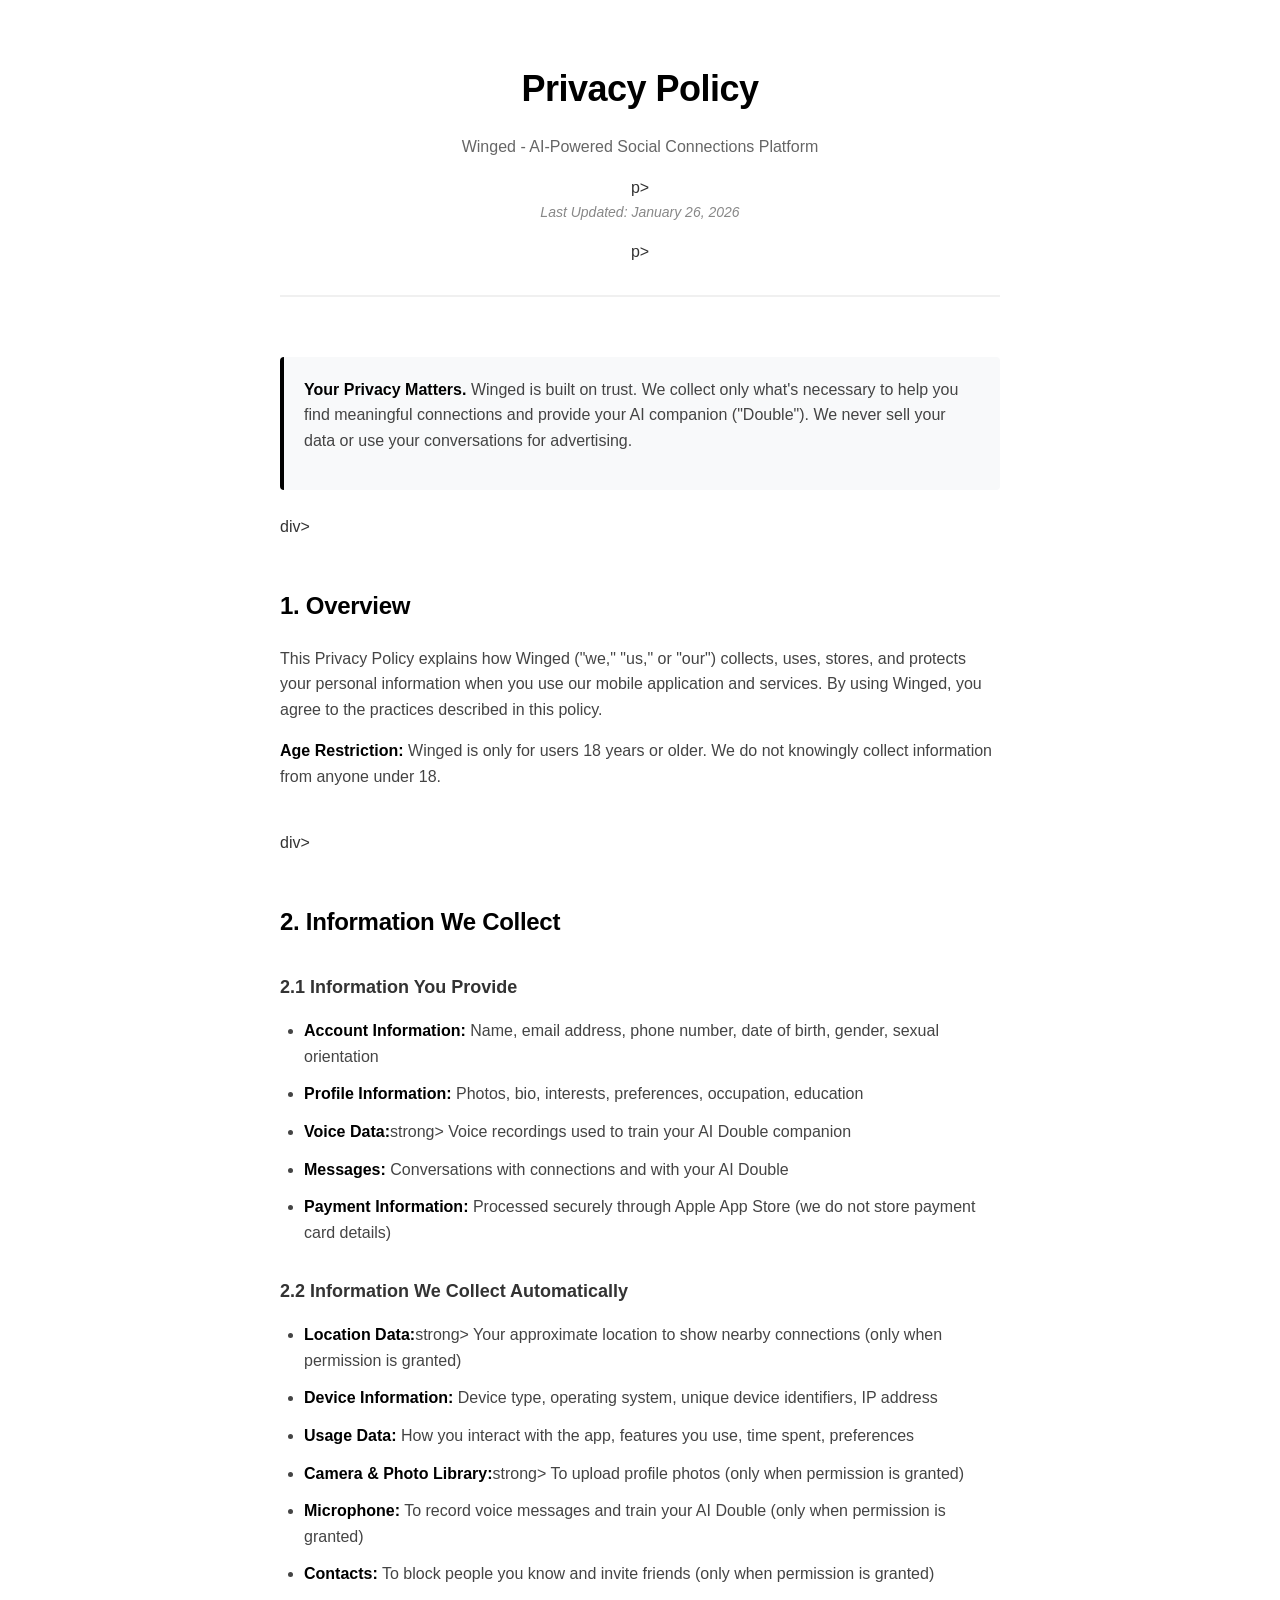
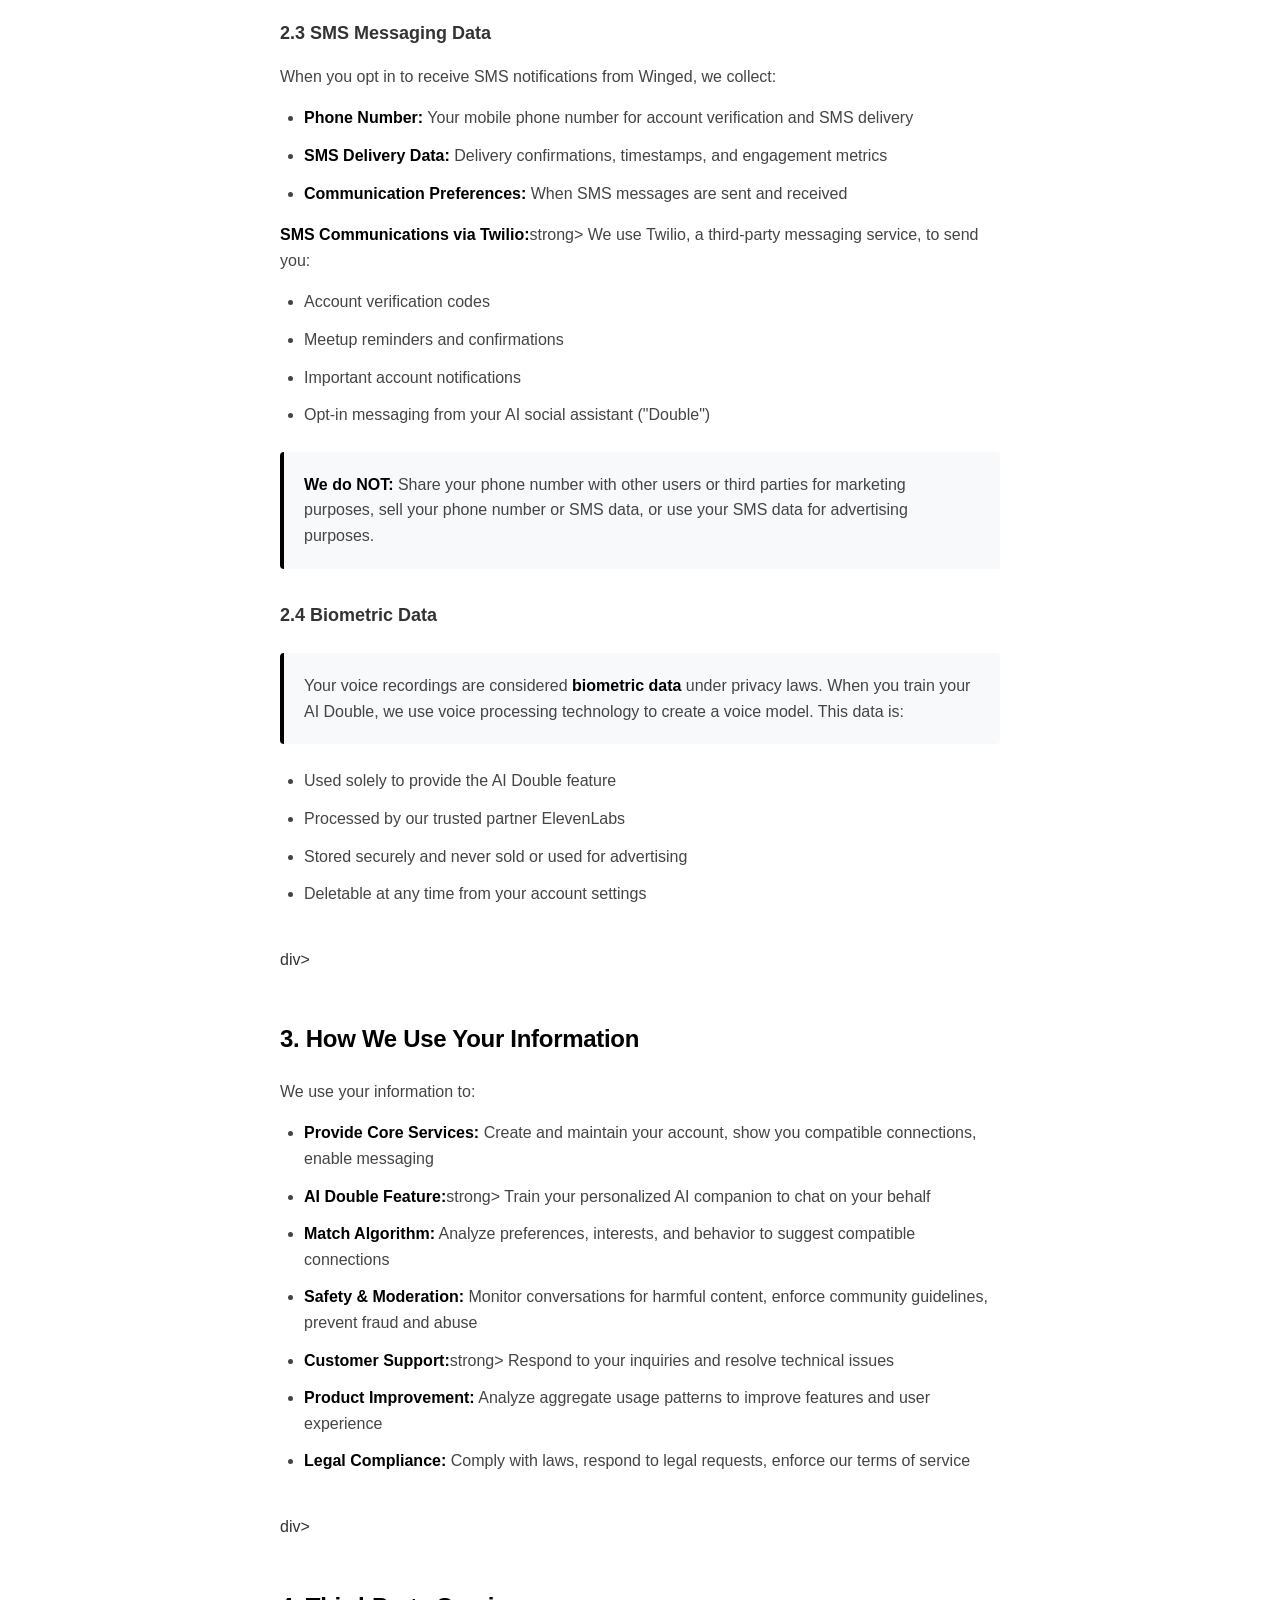
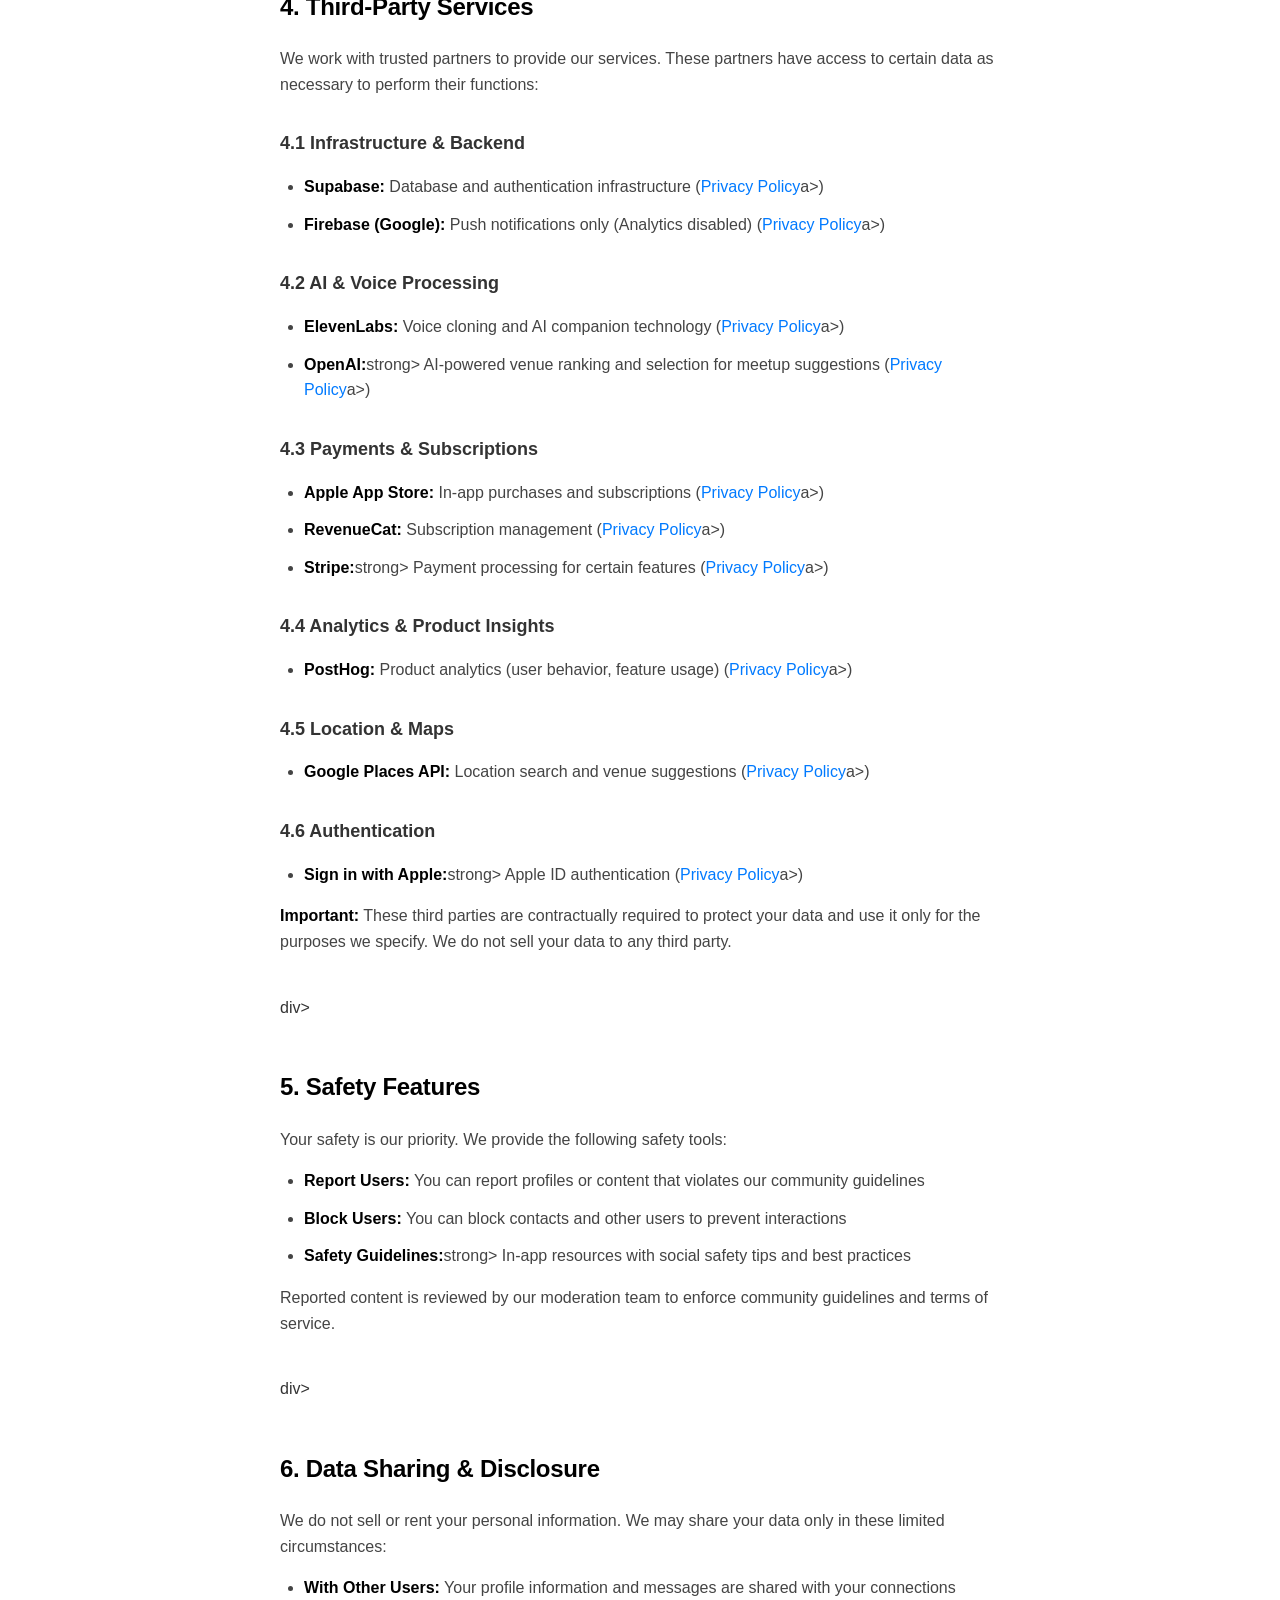
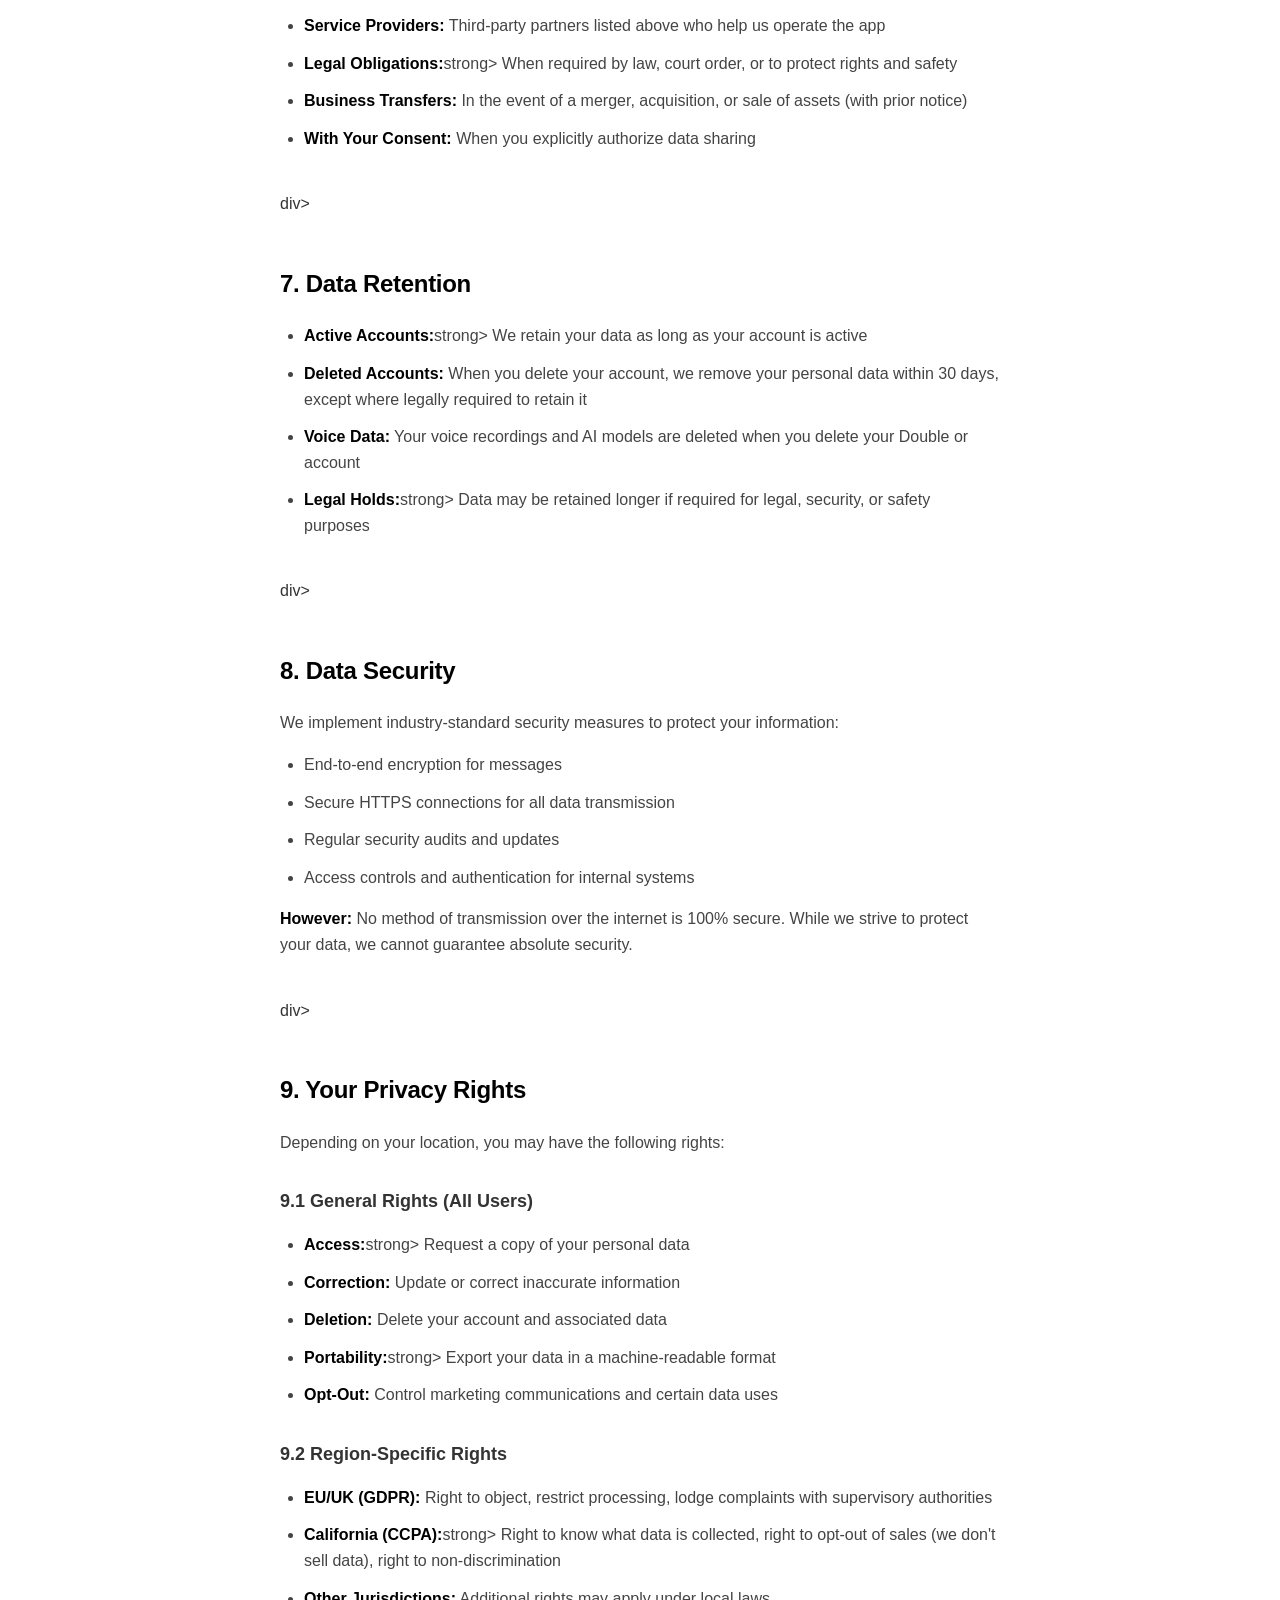
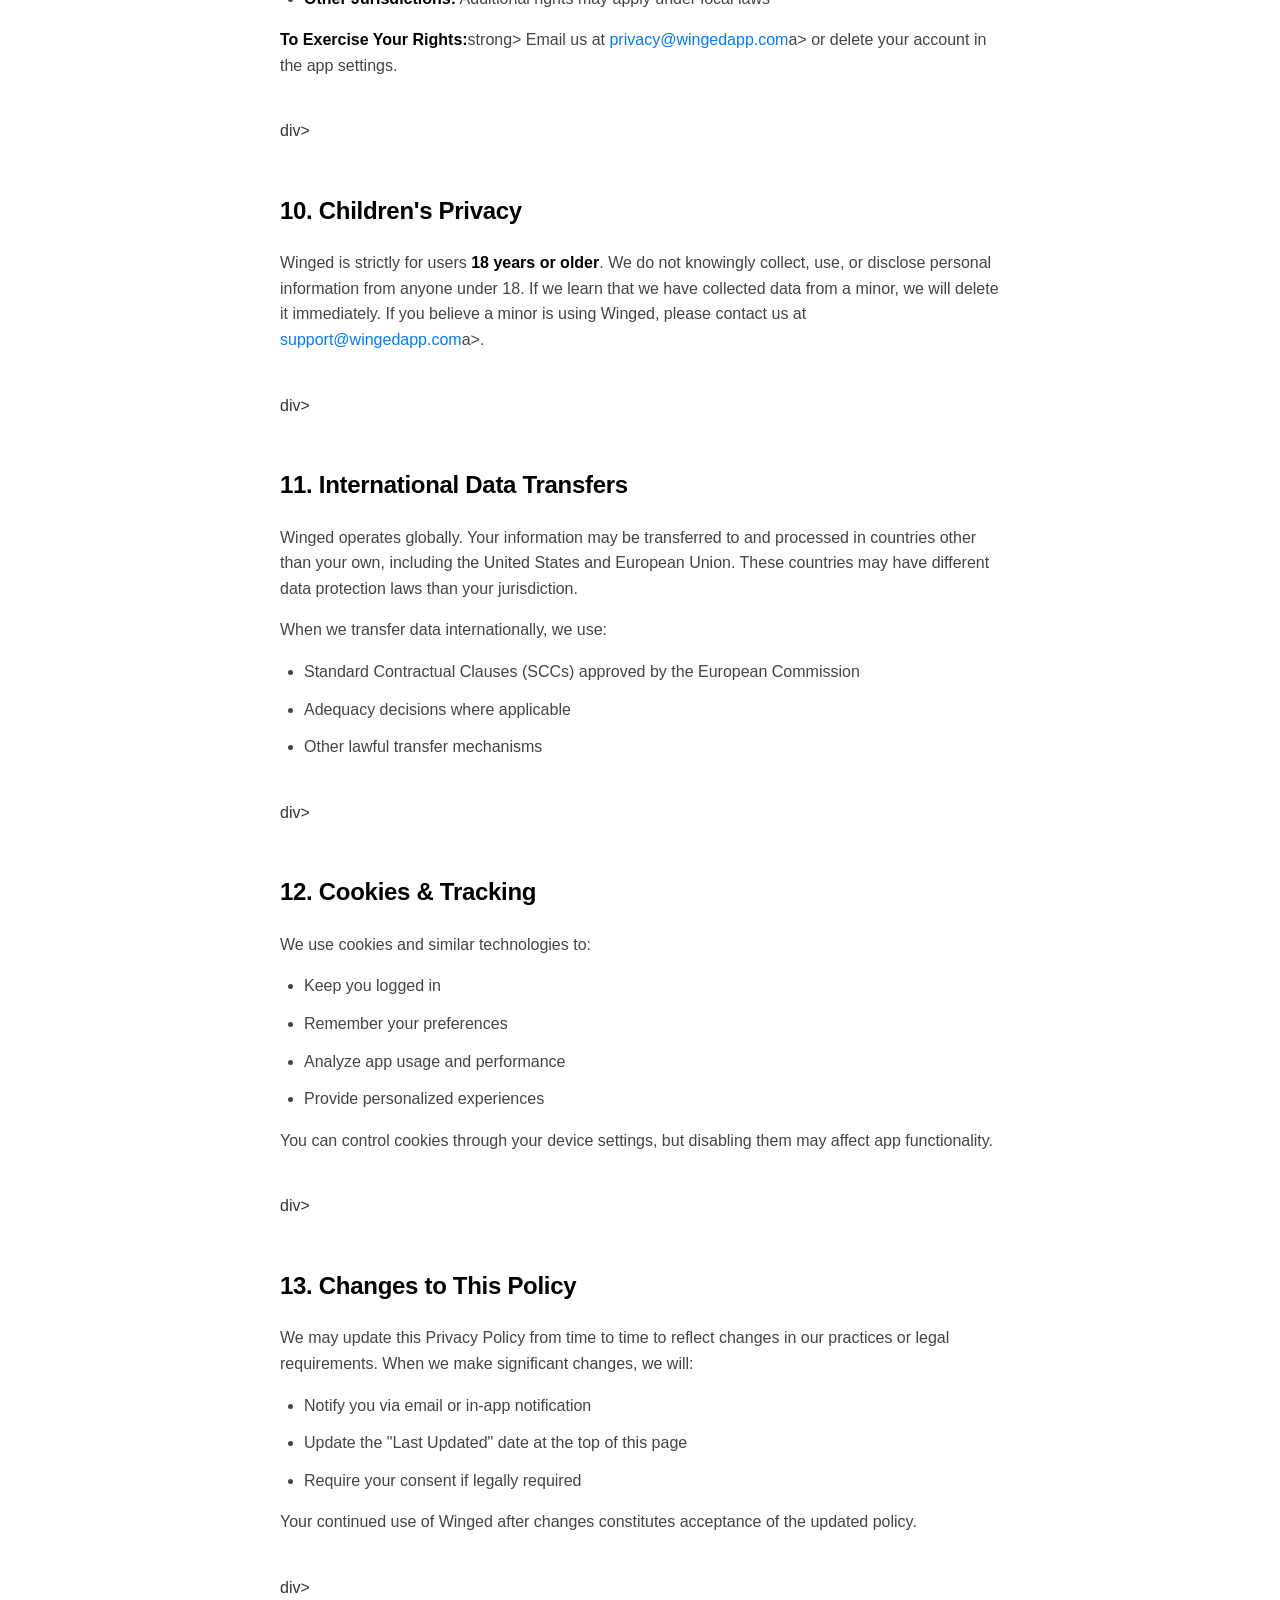
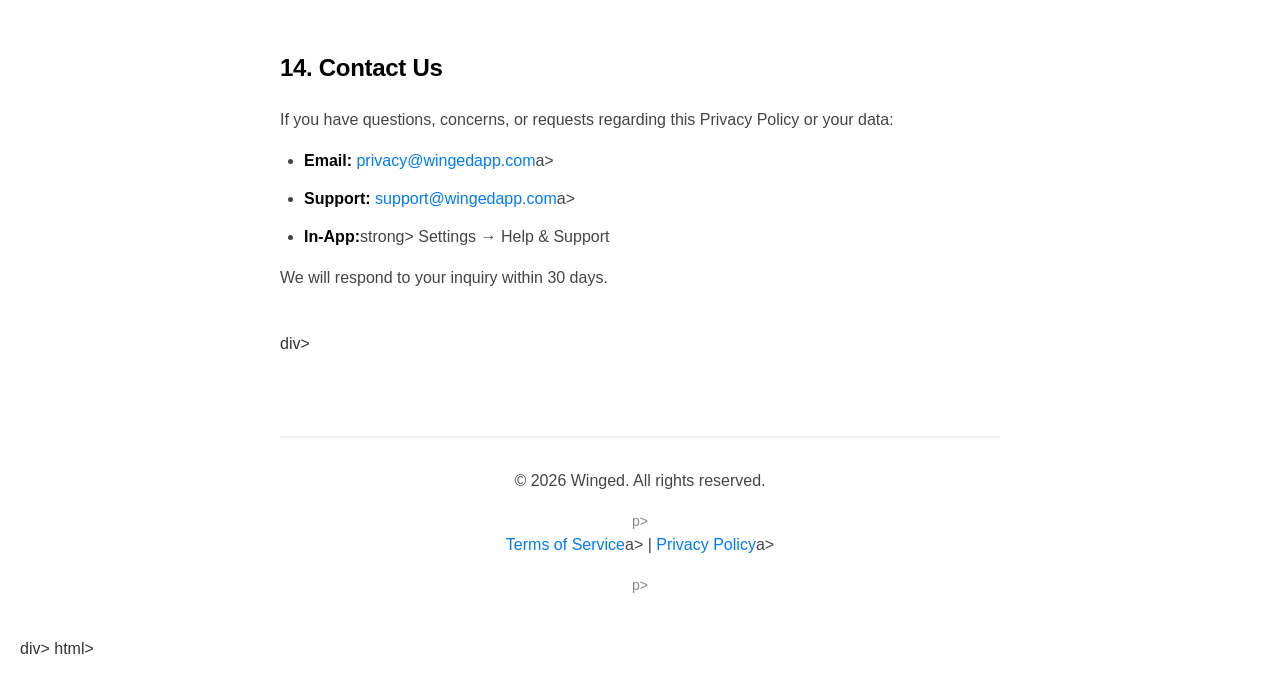
==== privacy-policy-social/index.html @ 6ccccbfb "Add modified Privacy Policy with neutral terminology for social connections This file contains the c" ====
<!DOCTYPE html>
<html lang="en">
  <head>
    <meta charset="UTF-8">
    <meta name="viewport" content="width=device-width, initial-scale=1.0">
    <title>Privacy Policy - Winged</title>
  <style>
    * {
      margin: 0;
      padding: 0;
      box-sizing: border-box;
    }
    body {
      font-family: -apple-system, BlinkMacSystemFont, 'Segoe UI', 'Roboto', 'Helvetica', 'Arial', sans-serif;
      line-height: 1.6;
      color: #333;
      background: #ffffff;
      padding: 20px;
    }
    .container {
      max-width: 800px;
      margin: 0 auto;
      background: white;
      padding: 40px;
    }
    header {
      text-align: center;
      margin-bottom: 60px;
      padding-bottom: 30px;
      border-bottom: 2px solid #f0f0f0;
    }
    h1 {
      font-size: 36px;
      font-weight: 700;
      color: #000;
      margin-bottom: 16px;
      letter-spacing: -0.5px;
    }
    .subtitle {
      font-size: 16px;
      color: #666;
      margin-top: 12px;
    }
    h2 {
      font-size: 24px;
      font-weight: 700;
      color: #000;
      margin-top: 48px;
      margin-bottom: 20px;
      letter-spacing: -0.3px;
    }
    h3 {
      font-size: 18px;
      font-weight: 600;
      color: #333;
      margin-top: 32px;
      margin-bottom: 16px;
    }
    p {
      margin-bottom: 16px;
      font-size: 16px;
      color: #444;
    }
    ul, ol {
      margin-left: 24px;
      margin-bottom: 16px;
    }
    li {
      margin-bottom: 12px;
      font-size: 16px;
      color: #444;
    }
    strong {
      font-weight: 600;
      color: #000;
    }
    a {
      color: #007AFF;
      text-decoration: none;
      border-bottom: 1px solid transparent;
      transition: border-bottom 0.2s ease;
    }
    a:hover {
      border-bottom: 1px solid #007AFF;
    }
    .section {
      margin-bottom: 40px;
    }
    .highlight {
      background: #f8f9fa;
      padding: 20px;
      border-left: 4px solid #000;
      margin: 24px 0;
      border-radius: 4px;
    }
    .date {
      font-size: 14px;
      color: #888;
      font-style: italic;
    }
    footer {
      margin-top: 80px;
      padding-top: 30px;
      border-top: 2px solid #f0f0f0;
      text-align: center;
      color: #888;
      font-size: 14px;
    }
    @media (max-width: 768px) {
      .container {
        padding: 24px;
      }
      h1 {
        font-size: 28px;
      }
      h2 {
        font-size: 20px;
      }
      h3 {
        font-size: 16px;
      }
    }
    </style>
  </head>
  <body>
    <div class="container">
      <header>
        <h1>Privacy Policy</h1>
      <p class="subtitle">Winged - AI-Powered Social Connections Platform</p>p>
      <p class="date">Last Updated: January 26, 2026</p>p>
      </header>
    <div class="highlight">
    <p><strong>Your Privacy Matters.</strong> Winged is built on trust. We collect only what's necessary to help you find meaningful connections and provide your AI companion ("Double"). We never sell your data or use your conversations for advertising.</p>
    </div>div>
    <div class="section">
    <h2>1. Overview</h2>
    <p>This Privacy Policy explains how Winged ("we," "us," or "our") collects, uses, stores, and protects your personal information when you use our mobile application and services. By using Winged, you agree to the practices described in this policy.</p>
    <p><strong>Age Restriction:</strong> Winged is only for users 18 years or older. We do not knowingly collect information from anyone under 18.</p>
    </div>div>
    <div class="section">
    <h2>2. Information We Collect</h2>
    <h3>2.1 Information You Provide</h3>
    <ul>
      <li><strong>Account Information:</strong> Name, email address, phone number, date of birth, gender, sexual orientation</li>
    <li><strong>Profile Information:</strong> Photos, bio, interests, preferences, occupation, education</li>
    <li><strong>Voice Data:</strong>strong> Voice recordings used to train your AI Double companion</li>
    <li><strong>Messages:</strong> Conversations with connections and with your AI Double</li>
    <li><strong>Payment Information:</strong> Processed securely through Apple App Store (we do not store payment card details)</li>
    </ul>
    <h3>2.2 Information We Collect Automatically</h3>
    <ul>
    <li><strong>Location Data:</strong>strong> Your approximate location to show nearby connections (only when permission is granted)</li>
    <li><strong>Device Information:</strong> Device type, operating system, unique device identifiers, IP address</li>
    <li><strong>Usage Data:</strong> How you interact with the app, features you use, time spent, preferences</li>
    <li><strong>Camera & Photo Library:</strong>strong> To upload profile photos (only when permission is granted)</li>
    <li><strong>Microphone:</strong> To record voice messages and train your AI Double (only when permission is granted)</li>
    <li><strong>Contacts:</strong> To block people you know and invite friends (only when permission is granted)</li>
    </ul>
    <h3>2.3 SMS Messaging Data</h3>
    <p>When you opt in to receive SMS notifications from Winged, we collect:</p>
    <ul>
    <li><strong>Phone Number:</strong> Your mobile phone number for account verification and SMS delivery</li>
    <li><strong>SMS Delivery Data:</strong> Delivery confirmations, timestamps, and engagement metrics</li>
    <li><strong>Communication Preferences:</strong> When SMS messages are sent and received</li>
    </ul>
    <p><strong>SMS Communications via Twilio:</strong>strong> We use Twilio, a third-party messaging service, to send you:</p>
    <ul>
    <li>Account verification codes</li>
    <li>Meetup reminders and confirmations</li>
    <li>Important account notifications</li>
    <li>Opt-in messaging from your AI social assistant ("Double")</li>
    </ul>
    <p class="highlight"><strong>We do NOT:</strong> Share your phone number with other users or third parties for marketing purposes, sell your phone number or SMS data, or use your SMS data for advertising purposes.</p>
    <h3>2.4 Biometric Data</h3>
    <p class="highlight">Your voice recordings are considered <strong>biometric data</strong> under privacy laws. When you train your AI Double, we use voice processing technology to create a voice model. This data is:</p>
    <ul>
    <li>Used solely to provide the AI Double feature</li>
    <li>Processed by our trusted partner ElevenLabs</li>
    <li>Stored securely and never sold or used for advertising</li>
    <li>Deletable at any time from your account settings</li>
    </ul>
    </div>div>
    <div class="section">
    <h2>3. How We Use Your Information</h2>
    <p>We use your information to:</p>
    <ul>
    <li><strong>Provide Core Services:</strong> Create and maintain your account, show you compatible connections, enable messaging</li>
    <li><strong>AI Double Feature:</strong>strong> Train your personalized AI companion to chat on your behalf</li>
    <li><strong>Match Algorithm:</strong> Analyze preferences, interests, and behavior to suggest compatible connections</li>
    <li><strong>Safety & Moderation:</strong> Monitor conversations for harmful content, enforce community guidelines, prevent fraud and abuse</li>
    <li><strong>Customer Support:</strong>strong> Respond to your inquiries and resolve technical issues</li>
    <li><strong>Product Improvement:</strong> Analyze aggregate usage patterns to improve features and user experience</li>
    <li><strong>Legal Compliance:</strong> Comply with laws, respond to legal requests, enforce our terms of service</li>
    </ul>
    </div>div>
    <div class="section">
    <h2>4. Third-Party Services</h2>
    <p>We work with trusted partners to provide our services. These partners have access to certain data as necessary to perform their functions:</p>
    <h3>4.1 Infrastructure & Backend</h3>
    <ul>
    <li><strong>Supabase:</strong> Database and authentication infrastructure (<a href="https://supabase.com/privacy" target="_blank">Privacy Policy</a>a>)</li>
    <li><strong>Firebase (Google):</strong> Push notifications only (Analytics disabled) (<a href="https://firebase.google.com/support/privacy" target="_blank">Privacy Policy</a>a>)</li>
    </ul>
    <h3>4.2 AI & Voice Processing</h3>
    <ul>
    <li><strong>ElevenLabs:</strong> Voice cloning and AI companion technology (<a href="https://elevenlabs.io/privacy" target="_blank">Privacy Policy</a>a>)</li>
    <li><strong>OpenAI:</strong>strong> AI-powered venue ranking and selection for meetup suggestions (<a href="https://openai.com/policies/privacy-policy" target="_blank">Privacy Policy</a>a>)</li>
    </ul>
    <h3>4.3 Payments & Subscriptions</h3>
    <ul>
    <li><strong>Apple App Store:</strong> In-app purchases and subscriptions (<a href="https://www.apple.com/legal/privacy/" target="_blank">Privacy Policy</a>a>)</li>
    <li><strong>RevenueCat:</strong> Subscription management (<a href="https://www.revenuecat.com/privacy" target="_blank">Privacy Policy</a>a>)</li>
    <li><strong>Stripe:</strong>strong> Payment processing for certain features (<a href="https://stripe.com/privacy" target="_blank">Privacy Policy</a>a>)</li>
    </ul>
    <h3>4.4 Analytics & Product Insights</h3>
    <ul>
    <li><strong>PostHog:</strong> Product analytics (user behavior, feature usage) (<a href="https://posthog.com/privacy" target="_blank">Privacy Policy</a>a>)</li>
    </ul>
    <h3>4.5 Location & Maps</h3>
    <ul>
    <li><strong>Google Places API:</strong> Location search and venue suggestions (<a href="https://policies.google.com/privacy" target="_blank">Privacy Policy</a>a>)</li>
    </ul>
    <h3>4.6 Authentication</h3>
    <ul>
    <li><strong>Sign in with Apple:</strong>strong> Apple ID authentication (<a href="https://www.apple.com/legal/privacy/" target="_blank">Privacy Policy</a>a>)</li>
    </ul>
    <p><strong>Important:</strong> These third parties are contractually required to protect your data and use it only for the purposes we specify. We do not sell your data to any third party.</p>
    </div>div>
    <div class="section">
    <h2>5. Safety Features</h2>
    <p>Your safety is our priority. We provide the following safety tools:</p>
    <ul>
    <li><strong>Report Users:</strong> You can report profiles or content that violates our community guidelines</li>
    <li><strong>Block Users:</strong> You can block contacts and other users to prevent interactions</li>
    <li><strong>Safety Guidelines:</strong>strong> In-app resources with social safety tips and best practices</li>
    </ul>
    <p>Reported content is reviewed by our moderation team to enforce community guidelines and terms of service.</p>
    </div>div>
    <div class="section">
    <h2>6. Data Sharing & Disclosure</h2>
    <p>We do not sell or rent your personal information. We may share your data only in these limited circumstances:</p>
    <ul>
    <li><strong>With Other Users:</strong> Your profile information and messages are shared with your connections</li>
    <li><strong>Service Providers:</strong> Third-party partners listed above who help us operate the app</li>
    <li><strong>Legal Obligations:</strong>strong> When required by law, court order, or to protect rights and safety</li>
    <li><strong>Business Transfers:</strong> In the event of a merger, acquisition, or sale of assets (with prior notice)</li>
    <li><strong>With Your Consent:</strong> When you explicitly authorize data sharing</li>
    </ul>
    </div>div>
    <div class="section">
    <h2>7. Data Retention</h2>
    <ul>
    <li><strong>Active Accounts:</strong>strong> We retain your data as long as your account is active</li>
    <li><strong>Deleted Accounts:</strong> When you delete your account, we remove your personal data within 30 days, except where legally required to retain it</li>
    <li><strong>Voice Data:</strong> Your voice recordings and AI models are deleted when you delete your Double or account</li>
    <li><strong>Legal Holds:</strong>strong> Data may be retained longer if required for legal, security, or safety purposes</li>
    </ul>
    </div>div>
    <div class="section">
    <h2>8. Data Security</h2>
    <p>We implement industry-standard security measures to protect your information:</p>
    <ul>
    <li>End-to-end encryption for messages</li>
    <li>Secure HTTPS connections for all data transmission</li>
    <li>Regular security audits and updates</li>
    <li>Access controls and authentication for internal systems</li>
    </ul>
    <p><strong>However:</strong> No method of transmission over the internet is 100% secure. While we strive to protect your data, we cannot guarantee absolute security.</p>
    </div>div>
    <div class="section">
    <h2>9. Your Privacy Rights</h2>
    <p>Depending on your location, you may have the following rights:</p>
    <h3>9.1 General Rights (All Users)</h3>
    <ul>
    <li><strong>Access:</strong>strong> Request a copy of your personal data</li>
    <li><strong>Correction:</strong> Update or correct inaccurate information</li>
    <li><strong>Deletion:</strong> Delete your account and associated data</li>
    <li><strong>Portability:</strong>strong> Export your data in a machine-readable format</li>
    <li><strong>Opt-Out:</strong> Control marketing communications and certain data uses</li>
    </ul>
    <h3>9.2 Region-Specific Rights</h3>
    <ul>
    <li><strong>EU/UK (GDPR):</strong> Right to object, restrict processing, lodge complaints with supervisory authorities</li>
    <li><strong>California (CCPA):</strong>strong> Right to know what data is collected, right to opt-out of sales (we don't sell data), right to non-discrimination</li>
    <li><strong>Other Jurisdictions:</strong> Additional rights may apply under local laws</li>
    </ul>
    <p><strong>To Exercise Your Rights:</strong>strong> Email us at <a href="mailto:privacy@wingedapp.com">privacy@wingedapp.com</a>a> or delete your account in the app settings.</p>
    </div>div>
    <div class="section">
    <h2>10. Children's Privacy</h2>
    <p>Winged is strictly for users <strong>18 years or older</strong>. We do not knowingly collect, use, or disclose personal information from anyone under 18. If we learn that we have collected data from a minor, we will delete it immediately. If you believe a minor is using Winged, please contact us at <a href="mailto:support@wingedapp.com">support@wingedapp.com</a>a>.</p>
    </div>div>
    <div class="section">
    <h2>11. International Data Transfers</h2>
    <p>Winged operates globally. Your information may be transferred to and processed in countries other than your own, including the United States and European Union. These countries may have different data protection laws than your jurisdiction.</p>
    <p>When we transfer data internationally, we use:</p>
    <ul>
    <li>Standard Contractual Clauses (SCCs) approved by the European Commission</li>
    <li>Adequacy decisions where applicable</li>
    <li>Other lawful transfer mechanisms</li>
    </ul>
    </div>div>
    <div class="section">
    <h2>12. Cookies & Tracking</h2>
    <p>We use cookies and similar technologies to:</p>
    <ul>
    <li>Keep you logged in</li>
    <li>Remember your preferences</li>
    <li>Analyze app usage and performance</li>
    <li>Provide personalized experiences</li>
    </ul>
    <p>You can control cookies through your device settings, but disabling them may affect app functionality.</p>
    </div>div>
    <div class="section">
    <h2>13. Changes to This Policy</h2>
    <p>We may update this Privacy Policy from time to time to reflect changes in our practices or legal requirements. When we make significant changes, we will:</p>
    <ul>
    <li>Notify you via email or in-app notification</li>
    <li>Update the "Last Updated" date at the top of this page</li>
    <li>Require your consent if legally required</li>
    </ul>
    <p>Your continued use of Winged after changes constitutes acceptance of the updated policy.</p>
    </div>div>
    <div class="section">
    <h2>14. Contact Us</h2>
    <p>If you have questions, concerns, or requests regarding this Privacy Policy or your data:</p>
    <ul>
    <li><strong>Email:</strong> <a href="mailto:privacy@wingedapp.com">privacy@wingedapp.com</a>a></li>
    <li><strong>Support:</strong> <a href="mailto:support@wingedapp.com">support@wingedapp.com</a>a></li>
    <li><strong>In-App:</strong>strong> Settings → Help & Support</li>
    </ul>
    <p>We will respond to your inquiry within 30 days.</p>
    </div>div>
    <footer>
      <p>&copy; 2026 Winged. All rights reserved.</p>p>
      <p><a href="../terms-of-service-social/">Terms of Service</a>a> | <a href="../privacy-policy-social/">Privacy Policy</a>a></p>p>
    </footer>
    </div>div>
  </body>
</html>html>
    </footer></p></li></strong></strong></li></p></p></li></li></p></p></li></li></strong></p></p></strong></li></li></strong></strong></li></li></strong></strong></li></li></strong></p></p></li></strong></strong></li></li></strong></strong></li></li></strong></strong></li></p></p></li></strong></strong></li></p></p></li></strong></strong></li></li></strong></strong></li></li></strong></strong></li></li></p></strong></strong></li></li></strong></strong></li></li></strong></p></li></li></strong></strong></li></li></p></strong></strong></li></li></p></strong></strong></li></li></strong></strong></li></li></strong></strong></li></li></strong></strong></li>
    </ul></strong></strong></p></h1>
      </header>
  </body>
  </style></title>
  </head>
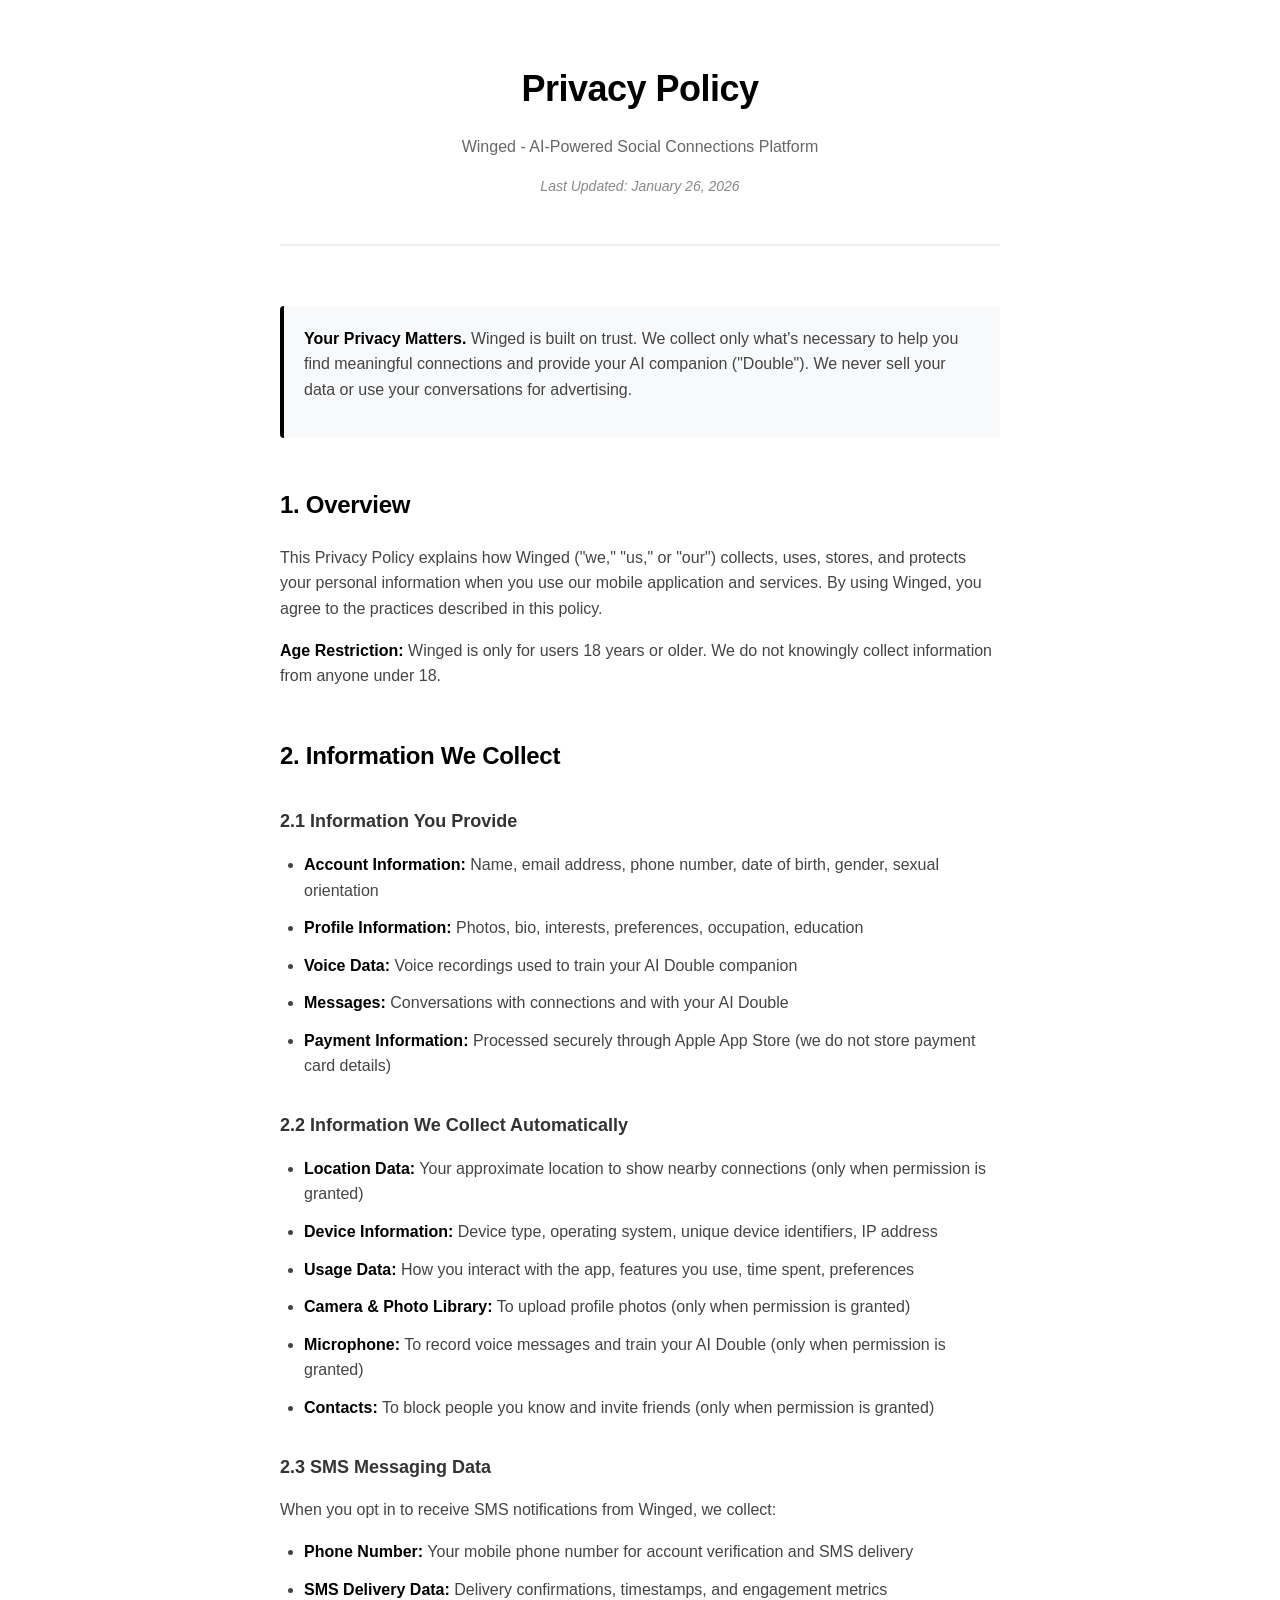
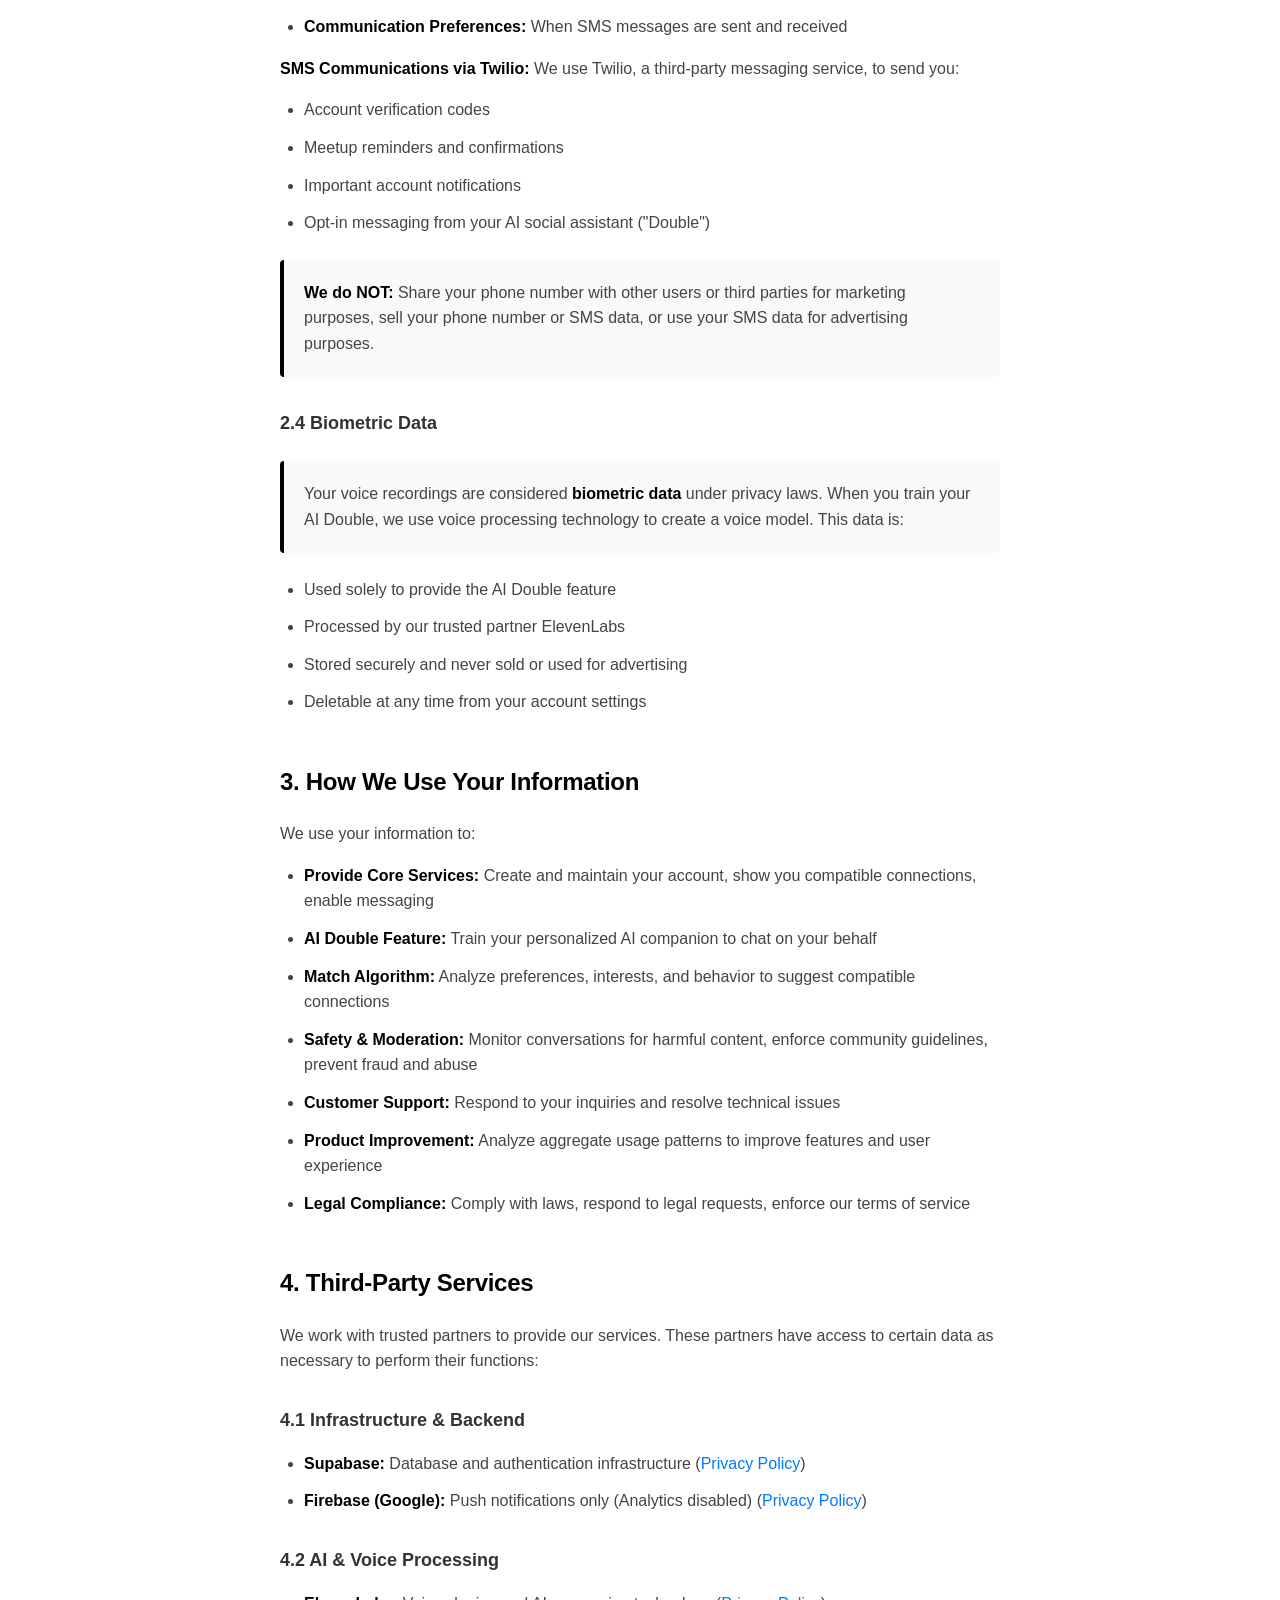
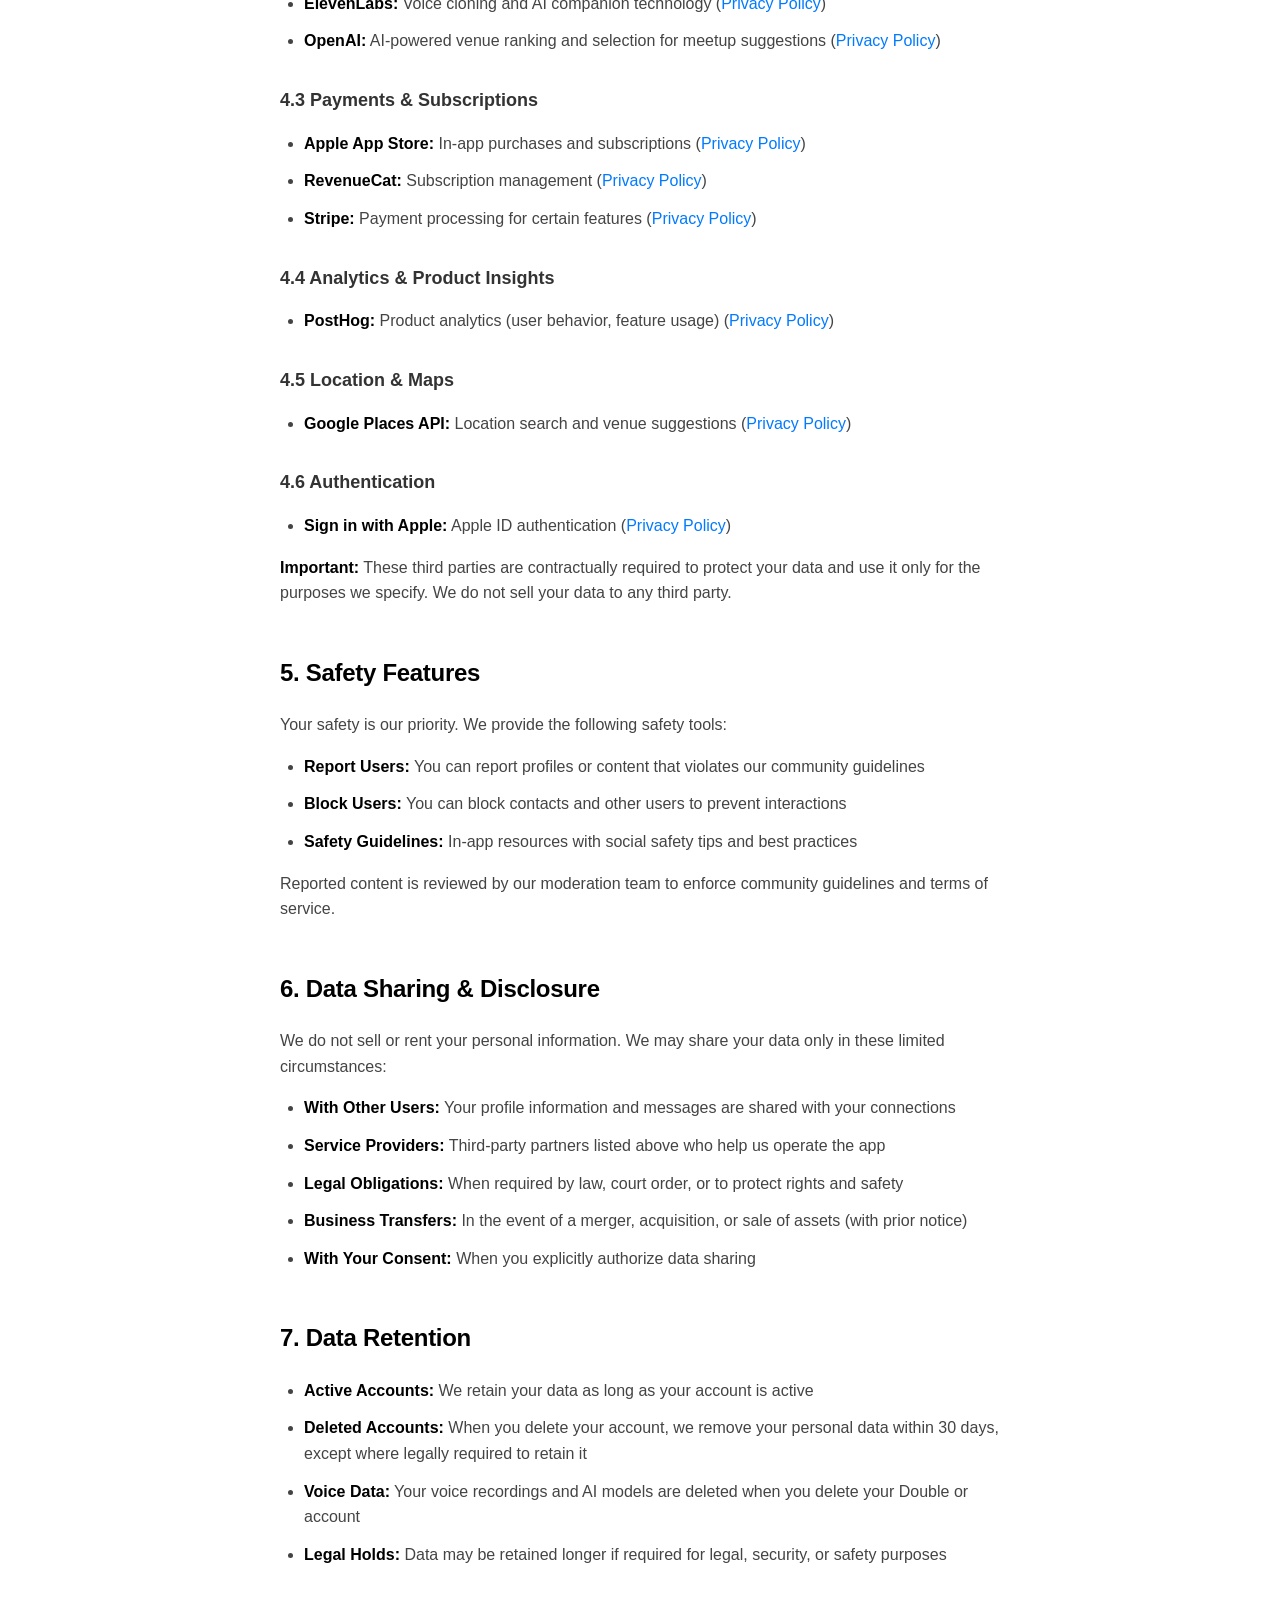
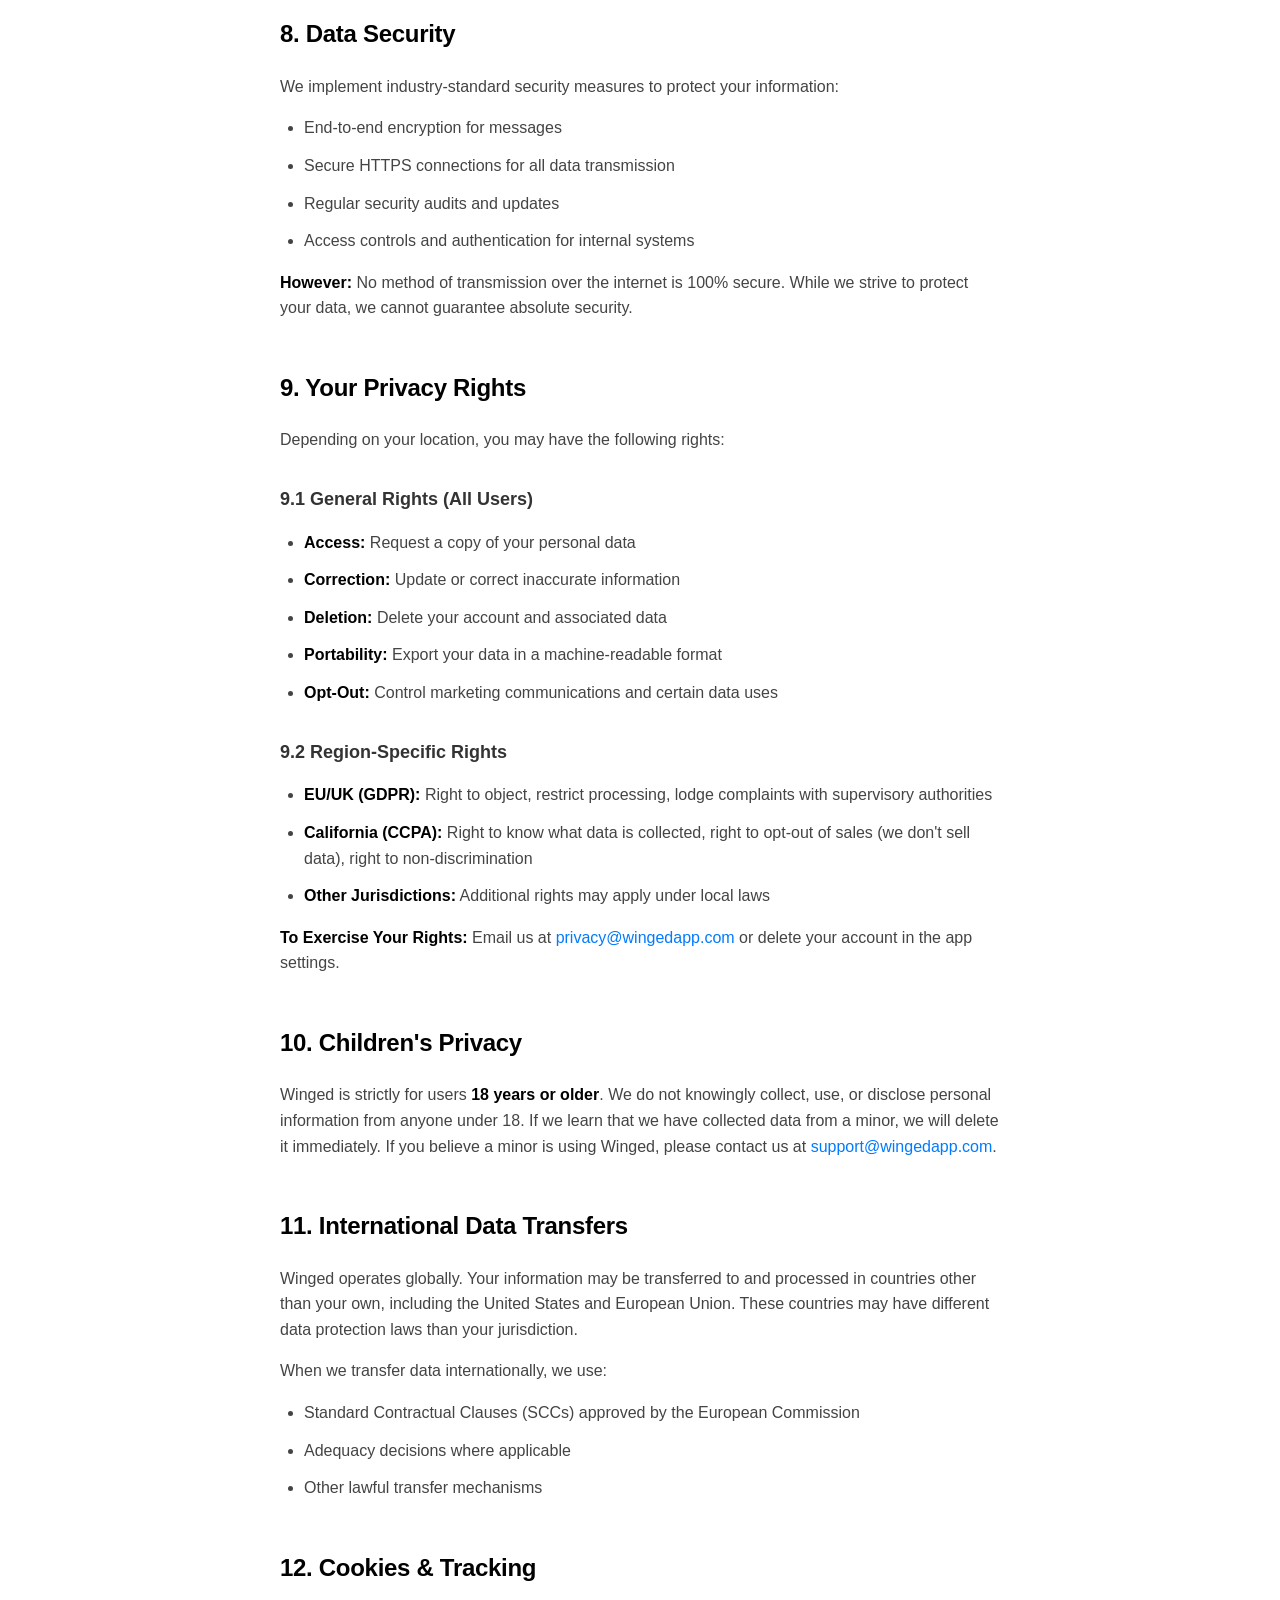
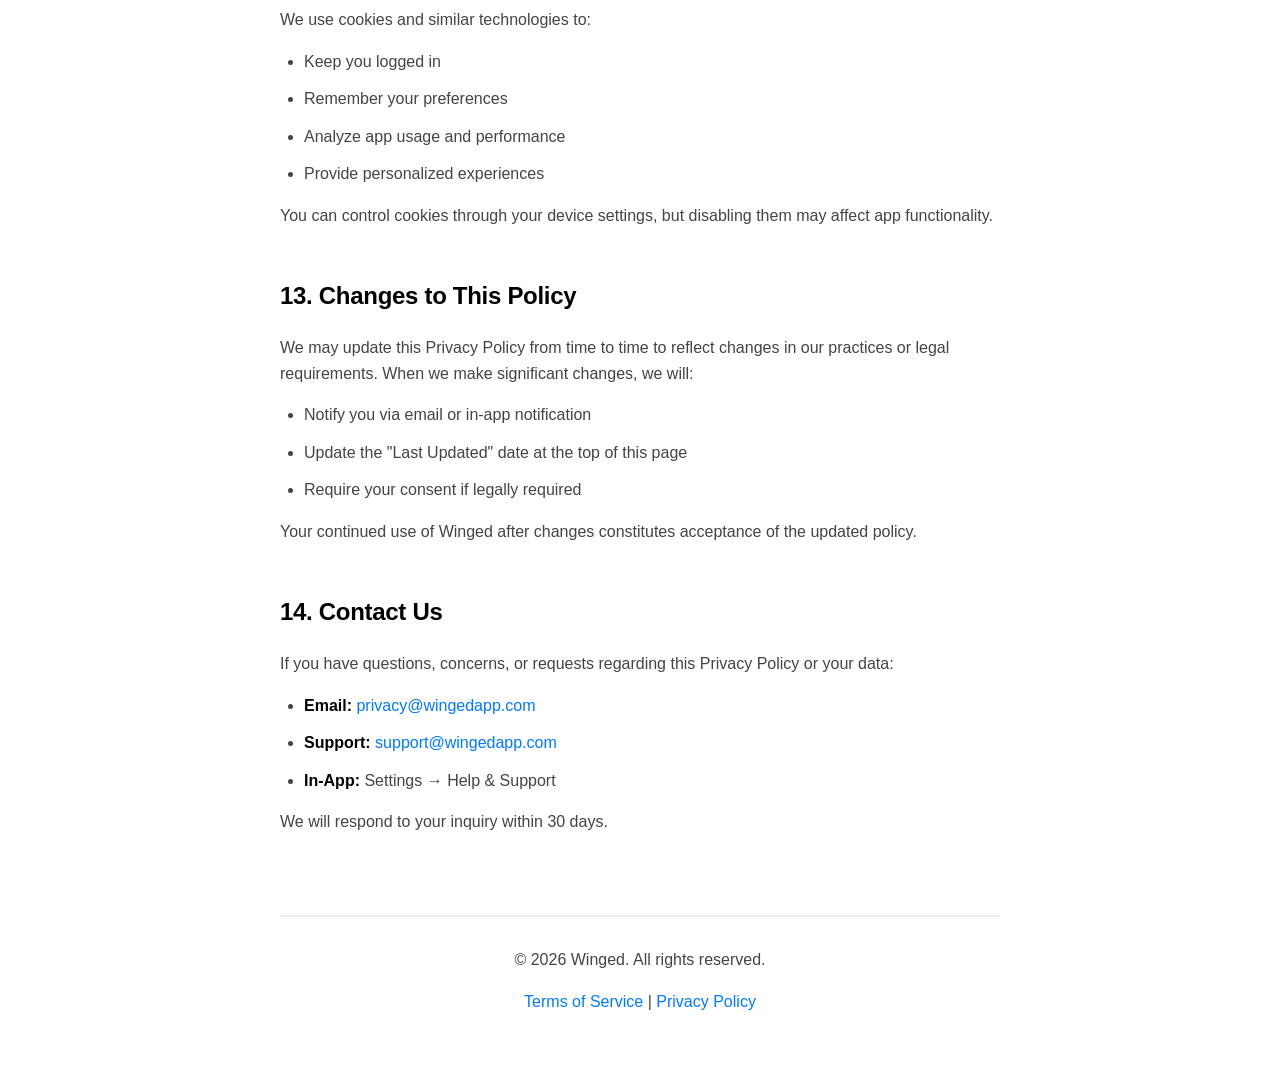
==== commit 8792863b: "Fix malformed HTML closing tags in privacy-policy-social Fixed 55 instances of duplicated closing HT" ====
--- a/privacy-policy-social/index.html
+++ b/privacy-policy-social/index.html
@@ -126,33 +126,33 @@
     <div class="container">
       <header>
         <h1>Privacy Policy</h1>
-      <p class="subtitle">Winged - AI-Powered Social Connections Platform</p>p>
-      <p class="date">Last Updated: January 26, 2026</p>p>
+      <p class="subtitle">Winged - AI-Powered Social Connections Platform</p>
+      <p class="date">Last Updated: January 26, 2026</p>
       </header>
     <div class="highlight">
     <p><strong>Your Privacy Matters.</strong> Winged is built on trust. We collect only what's necessary to help you find meaningful connections and provide your AI companion ("Double"). We never sell your data or use your conversations for advertising.</p>
-    </div>div>
+    </div>
     <div class="section">
     <h2>1. Overview</h2>
     <p>This Privacy Policy explains how Winged ("we," "us," or "our") collects, uses, stores, and protects your personal information when you use our mobile application and services. By using Winged, you agree to the practices described in this policy.</p>
     <p><strong>Age Restriction:</strong> Winged is only for users 18 years or older. We do not knowingly collect information from anyone under 18.</p>
-    </div>div>
+    </div>
     <div class="section">
     <h2>2. Information We Collect</h2>
     <h3>2.1 Information You Provide</h3>
     <ul>
       <li><strong>Account Information:</strong> Name, email address, phone number, date of birth, gender, sexual orientation</li>
     <li><strong>Profile Information:</strong> Photos, bio, interests, preferences, occupation, education</li>
-    <li><strong>Voice Data:</strong>strong> Voice recordings used to train your AI Double companion</li>
+    <li><strong>Voice Data:</strong> Voice recordings used to train your AI Double companion</li>
     <li><strong>Messages:</strong> Conversations with connections and with your AI Double</li>
     <li><strong>Payment Information:</strong> Processed securely through Apple App Store (we do not store payment card details)</li>
     </ul>
     <h3>2.2 Information We Collect Automatically</h3>
     <ul>
-    <li><strong>Location Data:</strong>strong> Your approximate location to show nearby connections (only when permission is granted)</li>
+    <li><strong>Location Data:</strong> Your approximate location to show nearby connections (only when permission is granted)</li>
     <li><strong>Device Information:</strong> Device type, operating system, unique device identifiers, IP address</li>
     <li><strong>Usage Data:</strong> How you interact with the app, features you use, time spent, preferences</li>
-    <li><strong>Camera & Photo Library:</strong>strong> To upload profile photos (only when permission is granted)</li>
+    <li><strong>Camera & Photo Library:</strong> To upload profile photos (only when permission is granted)</li>
     <li><strong>Microphone:</strong> To record voice messages and train your AI Double (only when permission is granted)</li>
     <li><strong>Contacts:</strong> To block people you know and invite friends (only when permission is granted)</li>
     </ul>
@@ -163,7 +163,7 @@
     <li><strong>SMS Delivery Data:</strong> Delivery confirmations, timestamps, and engagement metrics</li>
     <li><strong>Communication Preferences:</strong> When SMS messages are sent and received</li>
     </ul>
-    <p><strong>SMS Communications via Twilio:</strong>strong> We use Twilio, a third-party messaging service, to send you:</p>
+    <p><strong>SMS Communications via Twilio:</strong> We use Twilio, a third-party messaging service, to send you:</p>
     <ul>
     <li>Account verification codes</li>
     <li>Meetup reminders and confirmations</li>
@@ -179,83 +179,83 @@
     <li>Stored securely and never sold or used for advertising</li>
     <li>Deletable at any time from your account settings</li>
     </ul>
-    </div>div>
+    </div>
     <div class="section">
     <h2>3. How We Use Your Information</h2>
     <p>We use your information to:</p>
     <ul>
     <li><strong>Provide Core Services:</strong> Create and maintain your account, show you compatible connections, enable messaging</li>
-    <li><strong>AI Double Feature:</strong>strong> Train your personalized AI companion to chat on your behalf</li>
+    <li><strong>AI Double Feature:</strong> Train your personalized AI companion to chat on your behalf</li>
     <li><strong>Match Algorithm:</strong> Analyze preferences, interests, and behavior to suggest compatible connections</li>
     <li><strong>Safety & Moderation:</strong> Monitor conversations for harmful content, enforce community guidelines, prevent fraud and abuse</li>
-    <li><strong>Customer Support:</strong>strong> Respond to your inquiries and resolve technical issues</li>
+    <li><strong>Customer Support:</strong> Respond to your inquiries and resolve technical issues</li>
     <li><strong>Product Improvement:</strong> Analyze aggregate usage patterns to improve features and user experience</li>
     <li><strong>Legal Compliance:</strong> Comply with laws, respond to legal requests, enforce our terms of service</li>
     </ul>
-    </div>div>
+    </div>
     <div class="section">
     <h2>4. Third-Party Services</h2>
     <p>We work with trusted partners to provide our services. These partners have access to certain data as necessary to perform their functions:</p>
     <h3>4.1 Infrastructure & Backend</h3>
     <ul>
-    <li><strong>Supabase:</strong> Database and authentication infrastructure (<a href="https://supabase.com/privacy" target="_blank">Privacy Policy</a>a>)</li>
-    <li><strong>Firebase (Google):</strong> Push notifications only (Analytics disabled) (<a href="https://firebase.google.com/support/privacy" target="_blank">Privacy Policy</a>a>)</li>
+    <li><strong>Supabase:</strong> Database and authentication infrastructure (<a href="https://supabase.com/privacy" target="_blank">Privacy Policy</a>)</li>
+    <li><strong>Firebase (Google):</strong> Push notifications only (Analytics disabled) (<a href="https://firebase.google.com/support/privacy" target="_blank">Privacy Policy</a>)</li>
     </ul>
     <h3>4.2 AI & Voice Processing</h3>
     <ul>
-    <li><strong>ElevenLabs:</strong> Voice cloning and AI companion technology (<a href="https://elevenlabs.io/privacy" target="_blank">Privacy Policy</a>a>)</li>
-    <li><strong>OpenAI:</strong>strong> AI-powered venue ranking and selection for meetup suggestions (<a href="https://openai.com/policies/privacy-policy" target="_blank">Privacy Policy</a>a>)</li>
+    <li><strong>ElevenLabs:</strong> Voice cloning and AI companion technology (<a href="https://elevenlabs.io/privacy" target="_blank">Privacy Policy</a>)</li>
+    <li><strong>OpenAI:</strong> AI-powered venue ranking and selection for meetup suggestions (<a href="https://openai.com/policies/privacy-policy" target="_blank">Privacy Policy</a>)</li>
     </ul>
     <h3>4.3 Payments & Subscriptions</h3>
     <ul>
-    <li><strong>Apple App Store:</strong> In-app purchases and subscriptions (<a href="https://www.apple.com/legal/privacy/" target="_blank">Privacy Policy</a>a>)</li>
-    <li><strong>RevenueCat:</strong> Subscription management (<a href="https://www.revenuecat.com/privacy" target="_blank">Privacy Policy</a>a>)</li>
-    <li><strong>Stripe:</strong>strong> Payment processing for certain features (<a href="https://stripe.com/privacy" target="_blank">Privacy Policy</a>a>)</li>
+    <li><strong>Apple App Store:</strong> In-app purchases and subscriptions (<a href="https://www.apple.com/legal/privacy/" target="_blank">Privacy Policy</a>)</li>
+    <li><strong>RevenueCat:</strong> Subscription management (<a href="https://www.revenuecat.com/privacy" target="_blank">Privacy Policy</a>)</li>
+    <li><strong>Stripe:</strong> Payment processing for certain features (<a href="https://stripe.com/privacy" target="_blank">Privacy Policy</a>)</li>
     </ul>
     <h3>4.4 Analytics & Product Insights</h3>
     <ul>
-    <li><strong>PostHog:</strong> Product analytics (user behavior, feature usage) (<a href="https://posthog.com/privacy" target="_blank">Privacy Policy</a>a>)</li>
+    <li><strong>PostHog:</strong> Product analytics (user behavior, feature usage) (<a href="https://posthog.com/privacy" target="_blank">Privacy Policy</a>)</li>
     </ul>
     <h3>4.5 Location & Maps</h3>
     <ul>
-    <li><strong>Google Places API:</strong> Location search and venue suggestions (<a href="https://policies.google.com/privacy" target="_blank">Privacy Policy</a>a>)</li>
+    <li><strong>Google Places API:</strong> Location search and venue suggestions (<a href="https://policies.google.com/privacy" target="_blank">Privacy Policy</a>)</li>
     </ul>
     <h3>4.6 Authentication</h3>
     <ul>
-    <li><strong>Sign in with Apple:</strong>strong> Apple ID authentication (<a href="https://www.apple.com/legal/privacy/" target="_blank">Privacy Policy</a>a>)</li>
+    <li><strong>Sign in with Apple:</strong> Apple ID authentication (<a href="https://www.apple.com/legal/privacy/" target="_blank">Privacy Policy</a>)</li>
     </ul>
     <p><strong>Important:</strong> These third parties are contractually required to protect your data and use it only for the purposes we specify. We do not sell your data to any third party.</p>
-    </div>div>
+    </div>
     <div class="section">
     <h2>5. Safety Features</h2>
     <p>Your safety is our priority. We provide the following safety tools:</p>
     <ul>
     <li><strong>Report Users:</strong> You can report profiles or content that violates our community guidelines</li>
     <li><strong>Block Users:</strong> You can block contacts and other users to prevent interactions</li>
-    <li><strong>Safety Guidelines:</strong>strong> In-app resources with social safety tips and best practices</li>
+    <li><strong>Safety Guidelines:</strong> In-app resources with social safety tips and best practices</li>
     </ul>
     <p>Reported content is reviewed by our moderation team to enforce community guidelines and terms of service.</p>
-    </div>div>
+    </div>
     <div class="section">
     <h2>6. Data Sharing & Disclosure</h2>
     <p>We do not sell or rent your personal information. We may share your data only in these limited circumstances:</p>
     <ul>
     <li><strong>With Other Users:</strong> Your profile information and messages are shared with your connections</li>
     <li><strong>Service Providers:</strong> Third-party partners listed above who help us operate the app</li>
-    <li><strong>Legal Obligations:</strong>strong> When required by law, court order, or to protect rights and safety</li>
+    <li><strong>Legal Obligations:</strong> When required by law, court order, or to protect rights and safety</li>
     <li><strong>Business Transfers:</strong> In the event of a merger, acquisition, or sale of assets (with prior notice)</li>
     <li><strong>With Your Consent:</strong> When you explicitly authorize data sharing</li>
     </ul>
-    </div>div>
+    </div>
     <div class="section">
     <h2>7. Data Retention</h2>
     <ul>
-    <li><strong>Active Accounts:</strong>strong> We retain your data as long as your account is active</li>
+    <li><strong>Active Accounts:</strong> We retain your data as long as your account is active</li>
     <li><strong>Deleted Accounts:</strong> When you delete your account, we remove your personal data within 30 days, except where legally required to retain it</li>
     <li><strong>Voice Data:</strong> Your voice recordings and AI models are deleted when you delete your Double or account</li>
-    <li><strong>Legal Holds:</strong>strong> Data may be retained longer if required for legal, security, or safety purposes</li>
-    </ul>
-    </div>div>
+    <li><strong>Legal Holds:</strong> Data may be retained longer if required for legal, security, or safety purposes</li>
+    </ul>
+    </div>
     <div class="section">
     <h2>8. Data Security</h2>
     <p>We implement industry-standard security measures to protect your information:</p>
@@ -266,30 +266,30 @@
     <li>Access controls and authentication for internal systems</li>
     </ul>
     <p><strong>However:</strong> No method of transmission over the internet is 100% secure. While we strive to protect your data, we cannot guarantee absolute security.</p>
-    </div>div>
+    </div>
     <div class="section">
     <h2>9. Your Privacy Rights</h2>
     <p>Depending on your location, you may have the following rights:</p>
     <h3>9.1 General Rights (All Users)</h3>
     <ul>
-    <li><strong>Access:</strong>strong> Request a copy of your personal data</li>
+    <li><strong>Access:</strong> Request a copy of your personal data</li>
     <li><strong>Correction:</strong> Update or correct inaccurate information</li>
     <li><strong>Deletion:</strong> Delete your account and associated data</li>
-    <li><strong>Portability:</strong>strong> Export your data in a machine-readable format</li>
+    <li><strong>Portability:</strong> Export your data in a machine-readable format</li>
     <li><strong>Opt-Out:</strong> Control marketing communications and certain data uses</li>
     </ul>
     <h3>9.2 Region-Specific Rights</h3>
     <ul>
     <li><strong>EU/UK (GDPR):</strong> Right to object, restrict processing, lodge complaints with supervisory authorities</li>
-    <li><strong>California (CCPA):</strong>strong> Right to know what data is collected, right to opt-out of sales (we don't sell data), right to non-discrimination</li>
+    <li><strong>California (CCPA):</strong> Right to know what data is collected, right to opt-out of sales (we don't sell data), right to non-discrimination</li>
     <li><strong>Other Jurisdictions:</strong> Additional rights may apply under local laws</li>
     </ul>
-    <p><strong>To Exercise Your Rights:</strong>strong> Email us at <a href="mailto:privacy@wingedapp.com">privacy@wingedapp.com</a>a> or delete your account in the app settings.</p>
-    </div>div>
+    <p><strong>To Exercise Your Rights:</strong> Email us at <a href="mailto:privacy@wingedapp.com">privacy@wingedapp.com</a> or delete your account in the app settings.</p>
+    </div>
     <div class="section">
     <h2>10. Children's Privacy</h2>
-    <p>Winged is strictly for users <strong>18 years or older</strong>. We do not knowingly collect, use, or disclose personal information from anyone under 18. If we learn that we have collected data from a minor, we will delete it immediately. If you believe a minor is using Winged, please contact us at <a href="mailto:support@wingedapp.com">support@wingedapp.com</a>a>.</p>
-    </div>div>
+    <p>Winged is strictly for users <strong>18 years or older</strong>. We do not knowingly collect, use, or disclose personal information from anyone under 18. If we learn that we have collected data from a minor, we will delete it immediately. If you believe a minor is using Winged, please contact us at <a href="mailto:support@wingedapp.com">support@wingedapp.com</a>.</p>
+    </div>
     <div class="section">
     <h2>11. International Data Transfers</h2>
     <p>Winged operates globally. Your information may be transferred to and processed in countries other than your own, including the United States and European Union. These countries may have different data protection laws than your jurisdiction.</p>
@@ -299,7 +299,7 @@
     <li>Adequacy decisions where applicable</li>
     <li>Other lawful transfer mechanisms</li>
     </ul>
-    </div>div>
+    </div>
     <div class="section">
     <h2>12. Cookies & Tracking</h2>
     <p>We use cookies and similar technologies to:</p>
@@ -310,7 +310,7 @@
     <li>Provide personalized experiences</li>
     </ul>
     <p>You can control cookies through your device settings, but disabling them may affect app functionality.</p>
-    </div>div>
+    </div>
     <div class="section">
     <h2>13. Changes to This Policy</h2>
     <p>We may update this Privacy Policy from time to time to reflect changes in our practices or legal requirements. When we make significant changes, we will:</p>
@@ -320,27 +320,21 @@
     <li>Require your consent if legally required</li>
     </ul>
     <p>Your continued use of Winged after changes constitutes acceptance of the updated policy.</p>
-    </div>div>
+    </div>
     <div class="section">
     <h2>14. Contact Us</h2>
     <p>If you have questions, concerns, or requests regarding this Privacy Policy or your data:</p>
     <ul>
-    <li><strong>Email:</strong> <a href="mailto:privacy@wingedapp.com">privacy@wingedapp.com</a>a></li>
-    <li><strong>Support:</strong> <a href="mailto:support@wingedapp.com">support@wingedapp.com</a>a></li>
-    <li><strong>In-App:</strong>strong> Settings → Help & Support</li>
+    <li><strong>Email:</strong> <a href="mailto:privacy@wingedapp.com">privacy@wingedapp.com</a></li>
+    <li><strong>Support:</strong> <a href="mailto:support@wingedapp.com">support@wingedapp.com</a></li>
+    <li><strong>In-App:</strong> Settings → Help & Support</li>
     </ul>
     <p>We will respond to your inquiry within 30 days.</p>
-    </div>div>
+    </div>
     <footer>
-      <p>&copy; 2026 Winged. All rights reserved.</p>p>
-      <p><a href="../terms-of-service-social/">Terms of Service</a>a> | <a href="../privacy-policy-social/">Privacy Policy</a>a></p>p>
+      <p>&copy; 2026 Winged. All rights reserved.</p>
+      <p><a href="../terms-of-service-social/">Terms of Service</a> | <a href="../privacy-policy-social/">Privacy Policy</a></p>
     </footer>
-    </div>div>
+    </div>
   </body>
-</html>html>
-    </footer></p></li></strong></strong></li></p></p></li></li></p></p></li></li></strong></p></p></strong></li></li></strong></strong></li></li></strong></strong></li></li></strong></p></p></li></strong></strong></li></li></strong></strong></li></li></strong></strong></li></p></p></li></strong></strong></li></p></p></li></strong></strong></li></li></strong></strong></li></li></strong></strong></li></li></p></strong></strong></li></li></strong></strong></li></li></strong></p></li></li></strong></strong></li></li></p></strong></strong></li></li></p></strong></strong></li></li></strong></strong></li></li></strong></strong></li></li></strong></strong></li>
-    </ul></strong></strong></p></h1>
-      </header>
-  </body>
-  </style></title>
-  </head>
+</html>
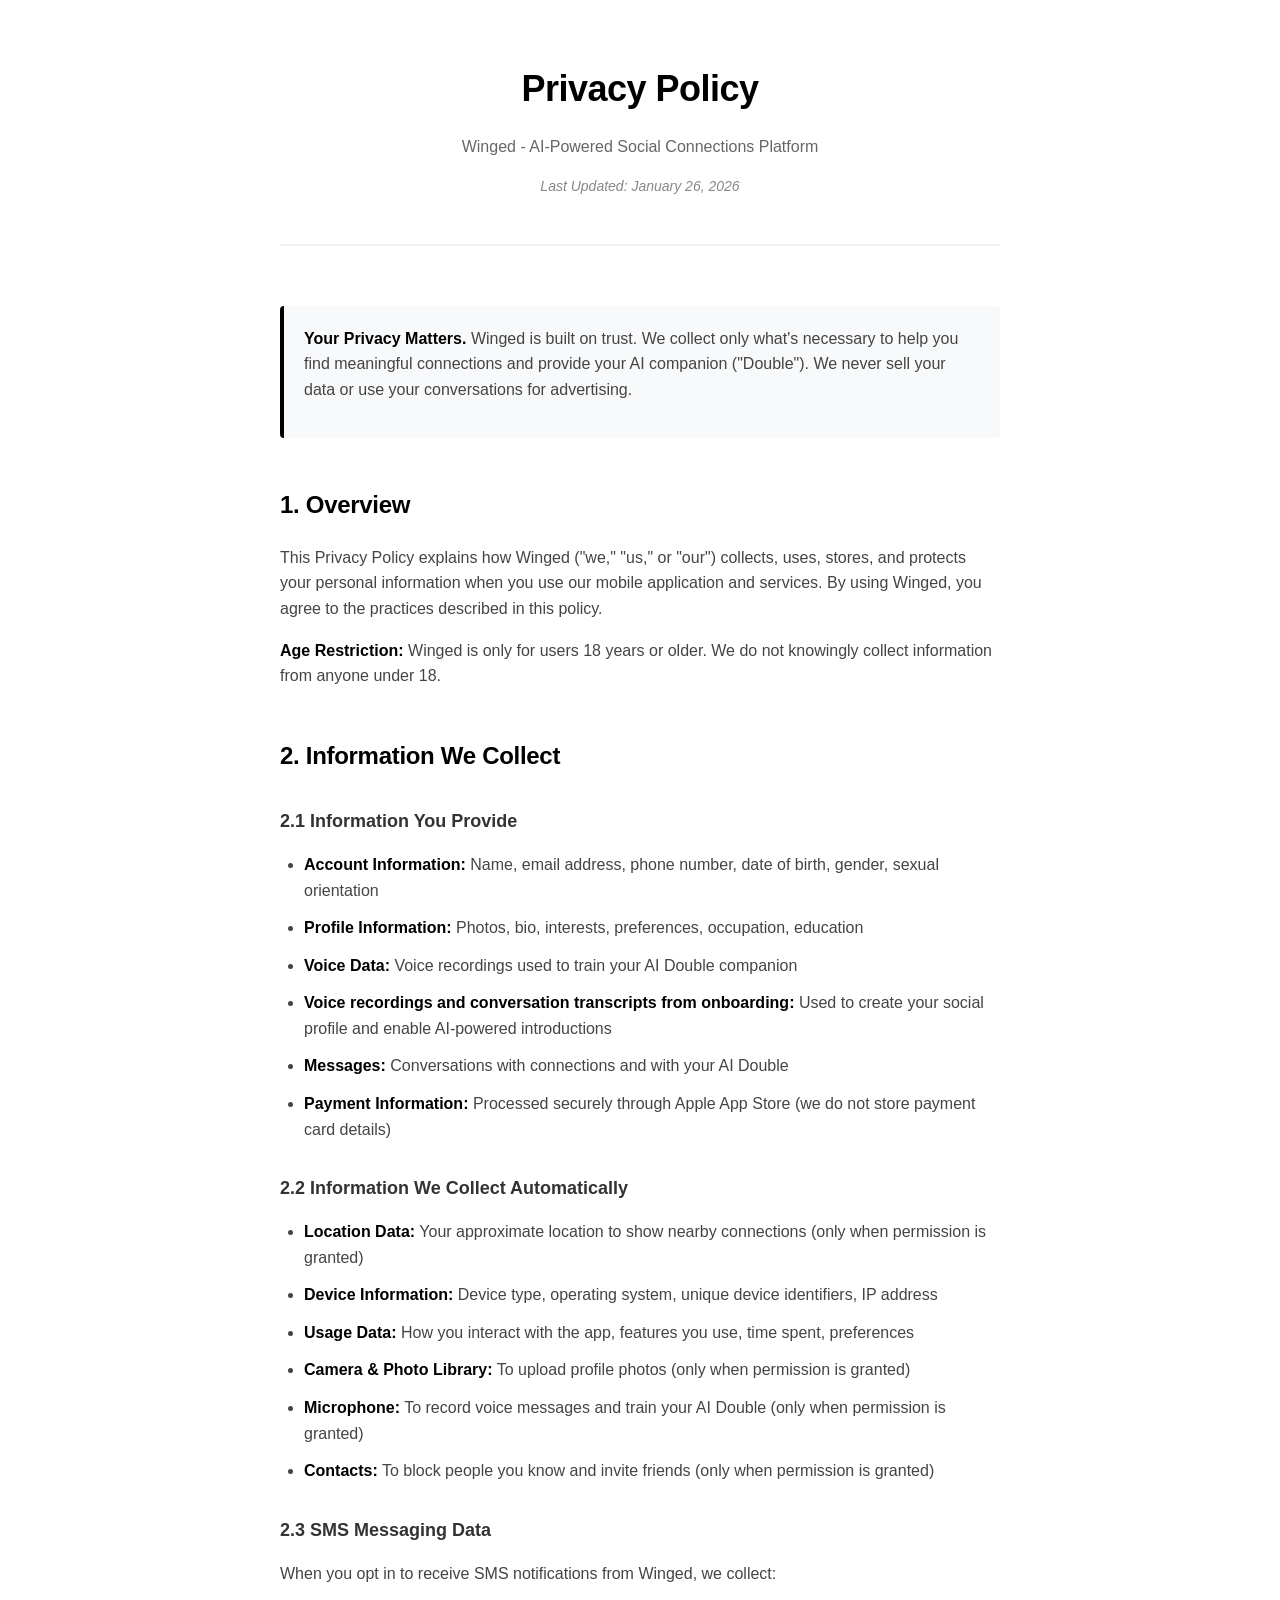
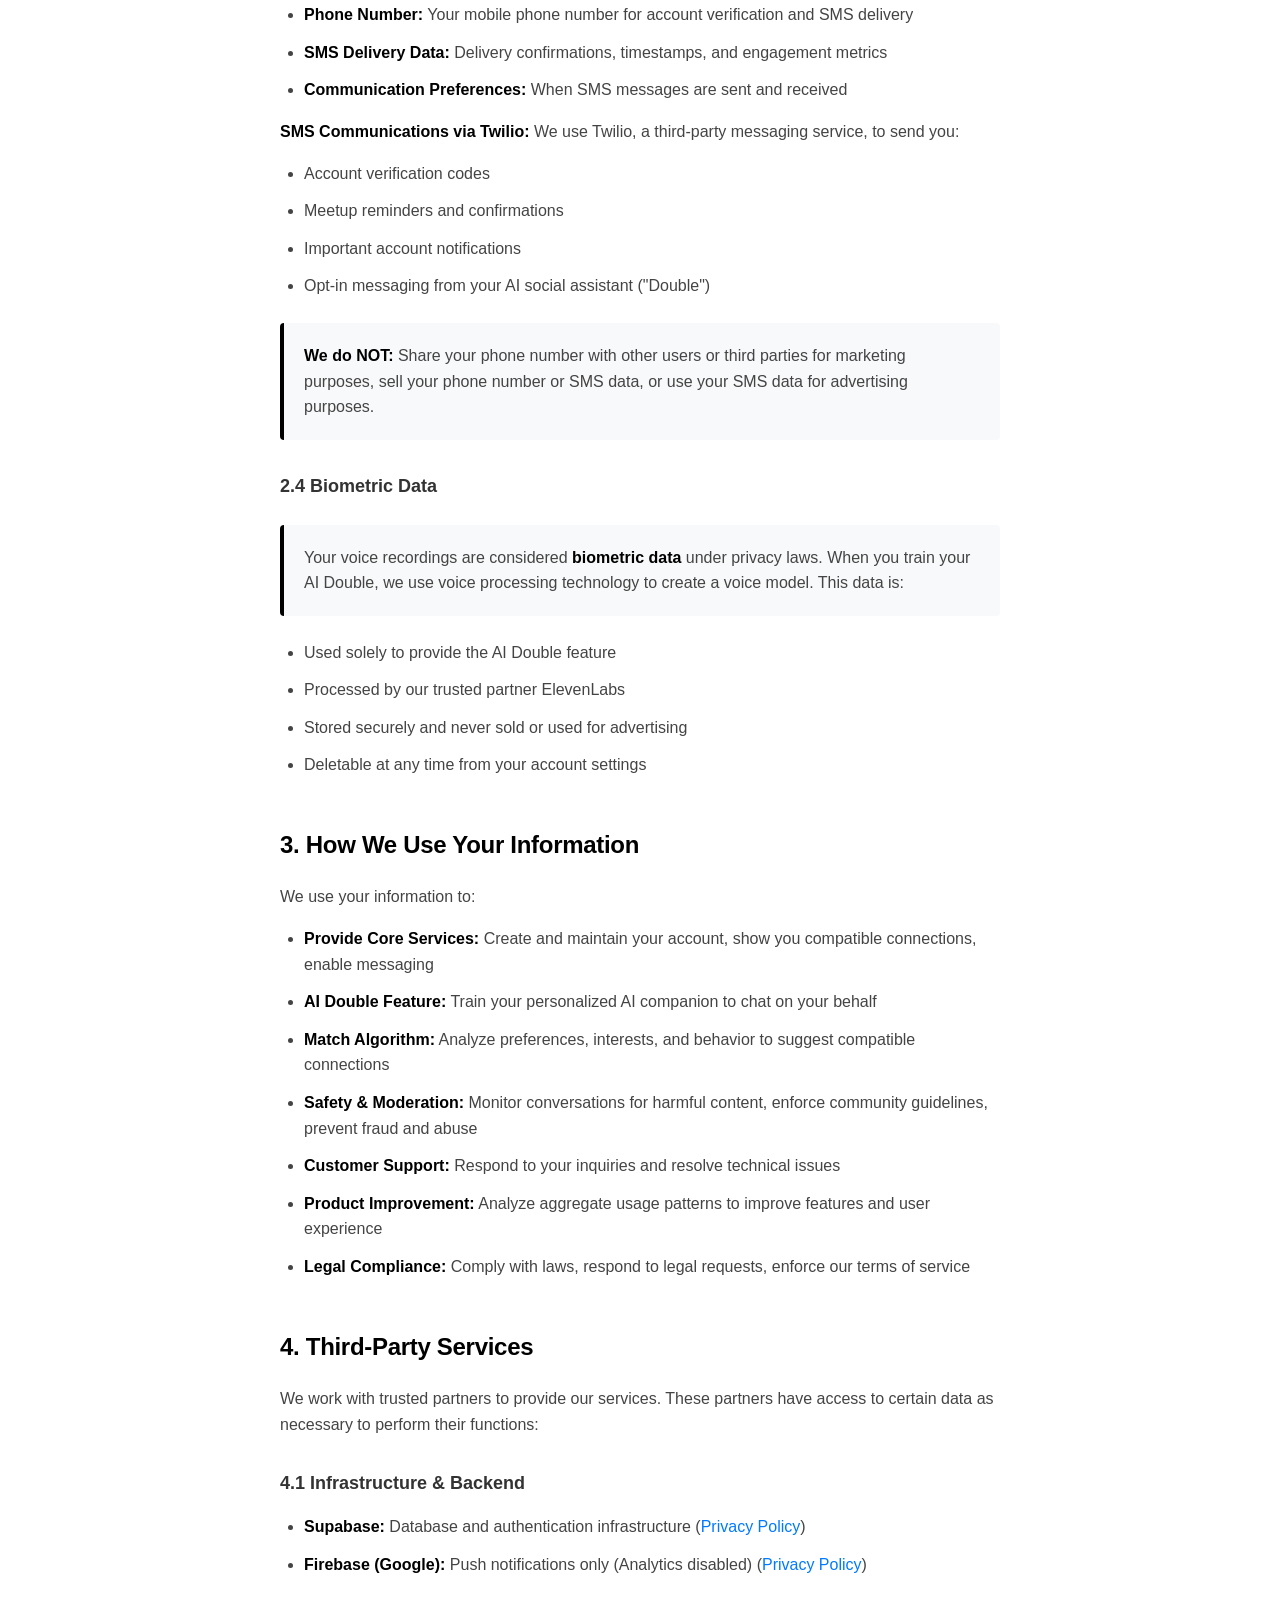
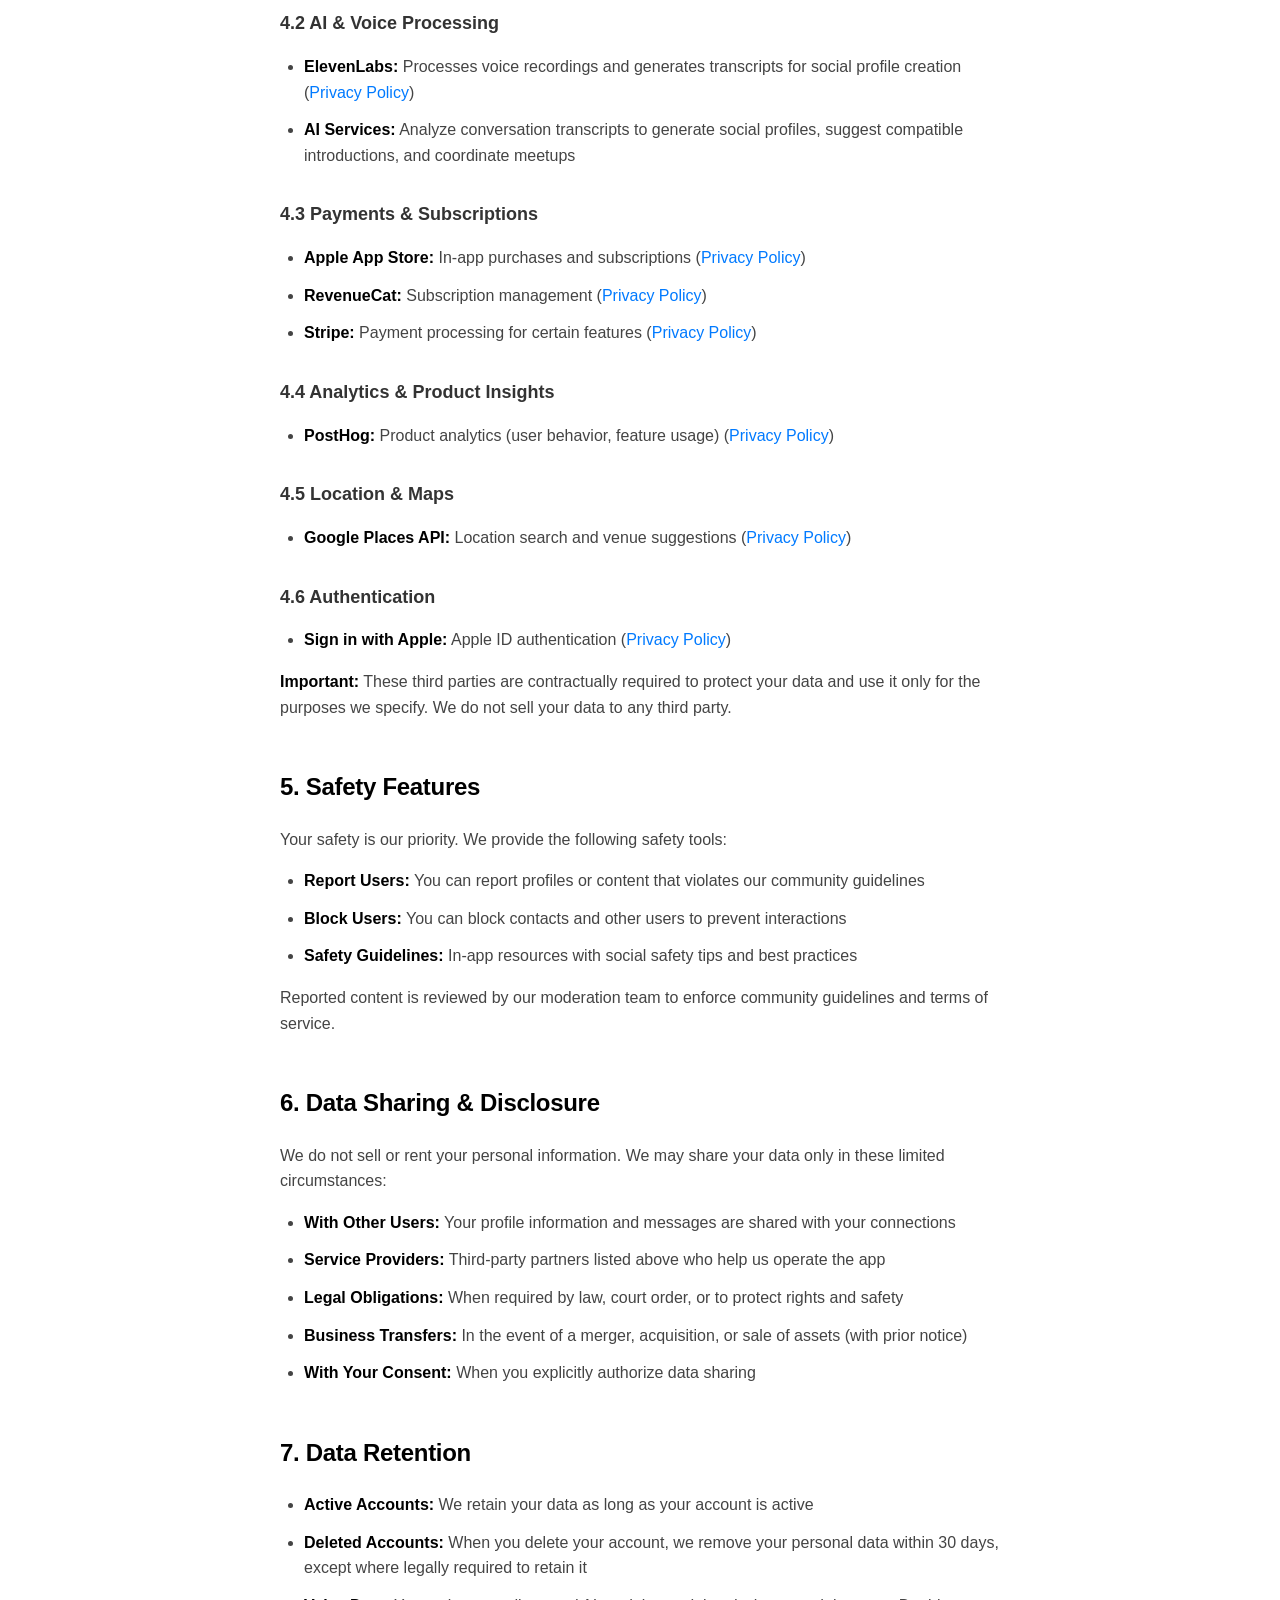
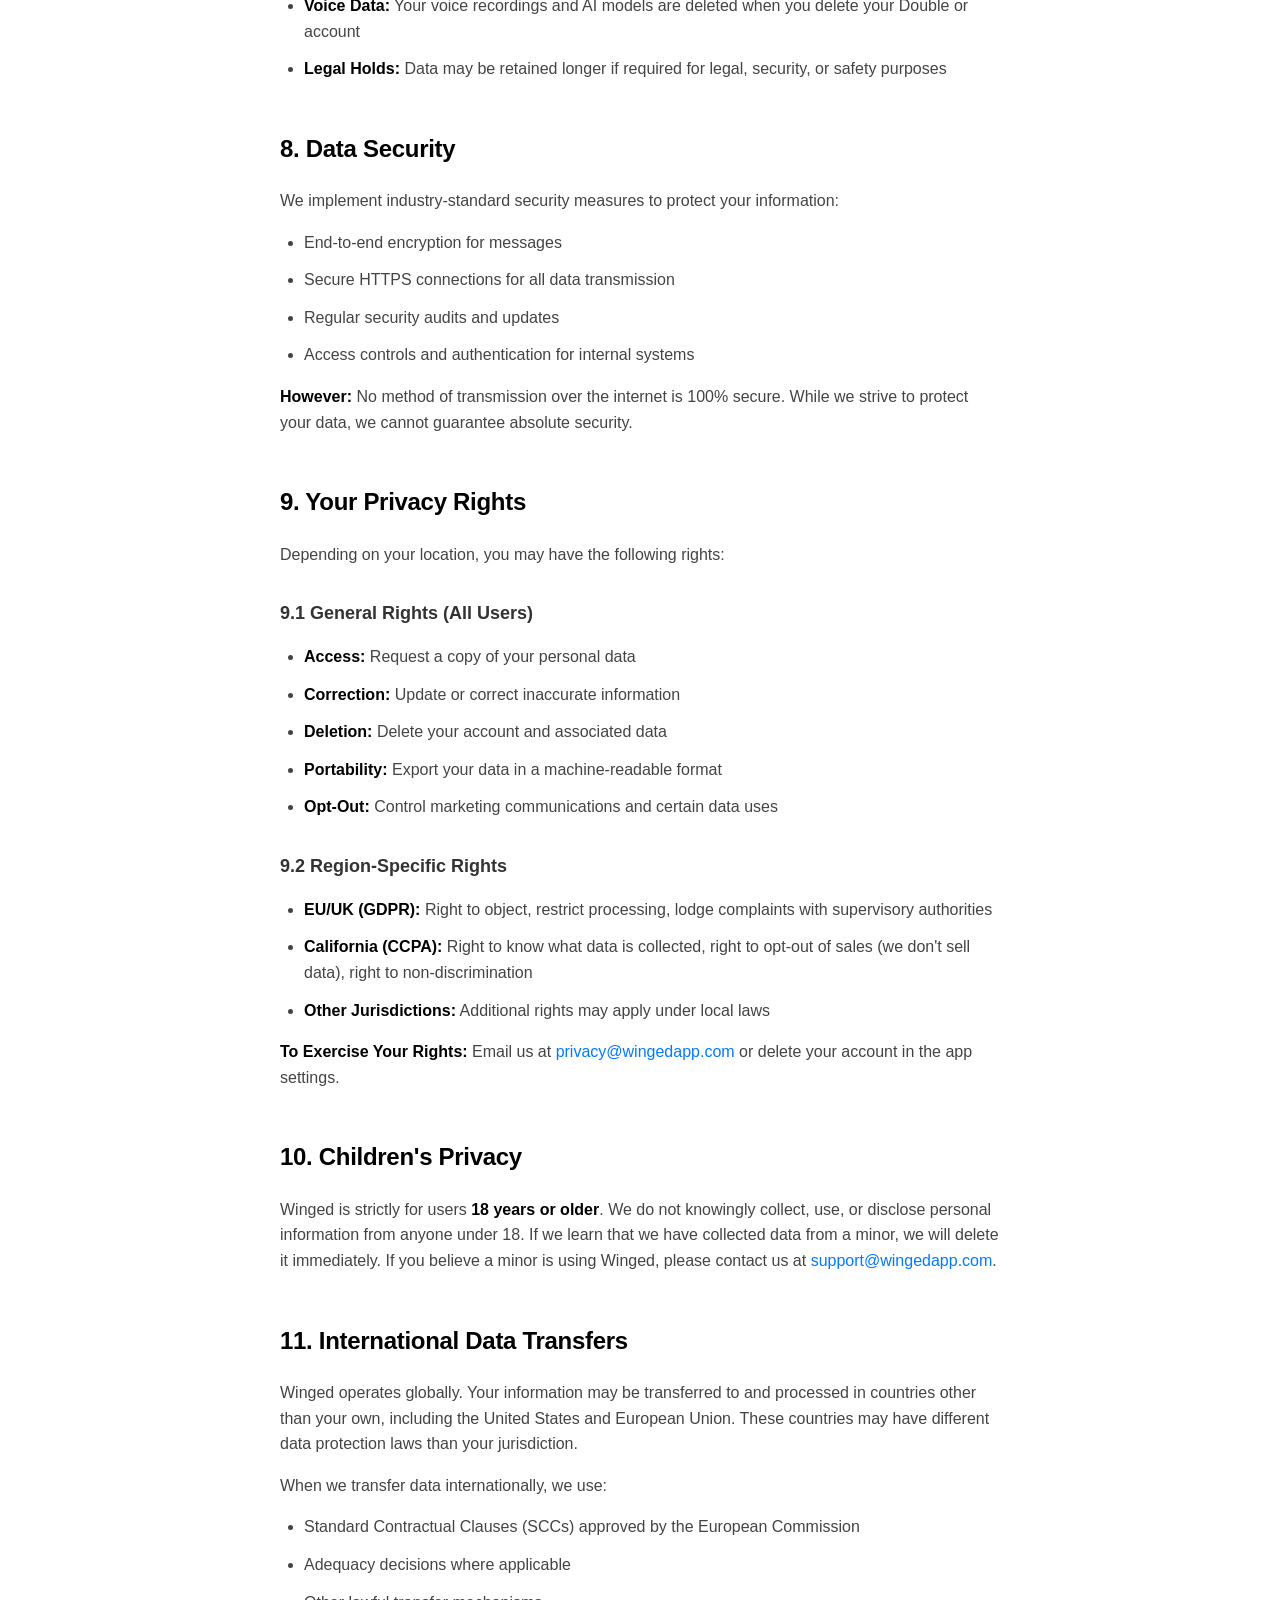
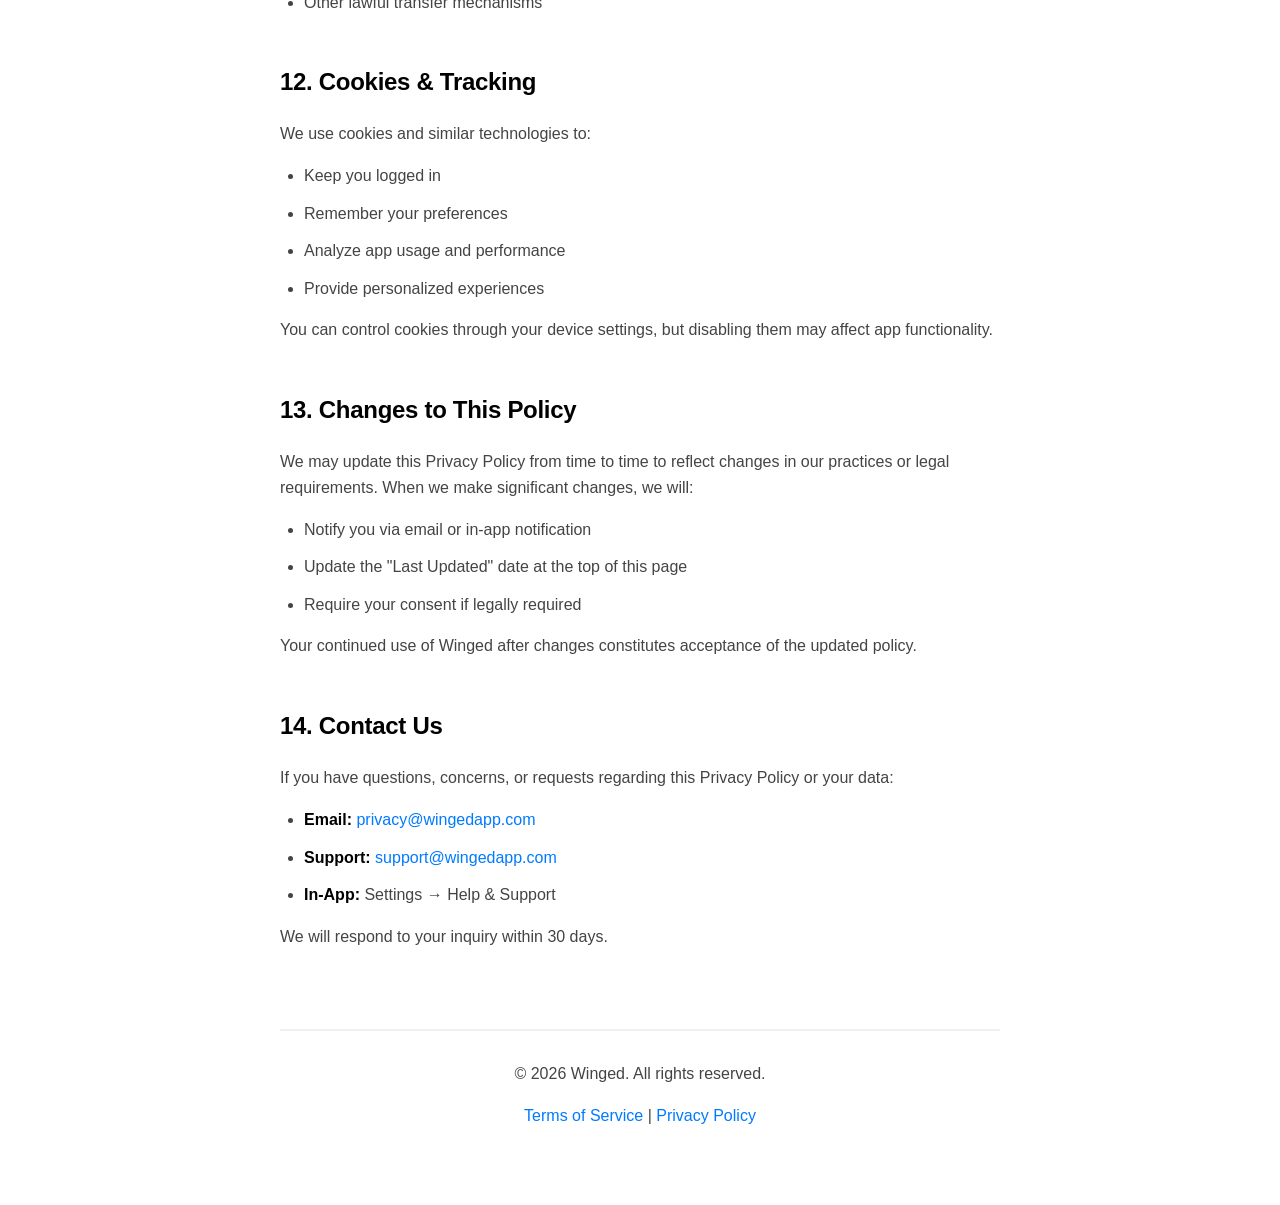
==== commit 9e736f5a: "Update AI services disclosure for Apple App Store compliance Section 4.2: - Added ElevenLabs descrip" ====
--- a/privacy-policy-social/index.html
+++ b/privacy-policy-social/index.html
@@ -144,6 +144,7 @@
       <li><strong>Account Information:</strong> Name, email address, phone number, date of birth, gender, sexual orientation</li>
     <li><strong>Profile Information:</strong> Photos, bio, interests, preferences, occupation, education</li>
     <li><strong>Voice Data:</strong> Voice recordings used to train your AI Double companion</li>
+    <li><strong>Voice recordings and conversation transcripts from onboarding:</strong> Used to create your social profile and enable AI-powered introductions</li>
     <li><strong>Messages:</strong> Conversations with connections and with your AI Double</li>
     <li><strong>Payment Information:</strong> Processed securely through Apple App Store (we do not store payment card details)</li>
     </ul>
@@ -203,8 +204,8 @@
     </ul>
     <h3>4.2 AI & Voice Processing</h3>
     <ul>
-    <li><strong>ElevenLabs:</strong> Voice cloning and AI companion technology (<a href="https://elevenlabs.io/privacy" target="_blank">Privacy Policy</a>)</li>
-    <li><strong>OpenAI:</strong> AI-powered venue ranking and selection for meetup suggestions (<a href="https://openai.com/policies/privacy-policy" target="_blank">Privacy Policy</a>)</li>
+    <li><strong>ElevenLabs:</strong> Processes voice recordings and generates transcripts for social profile creation (<a href="https://elevenlabs.io/privacy" target="_blank">Privacy Policy</a>)</li>
+    <li><strong>AI Services:</strong> Analyze conversation transcripts to generate social profiles, suggest compatible introductions, and coordinate meetups</li>
     </ul>
     <h3>4.3 Payments & Subscriptions</h3>
     <ul>
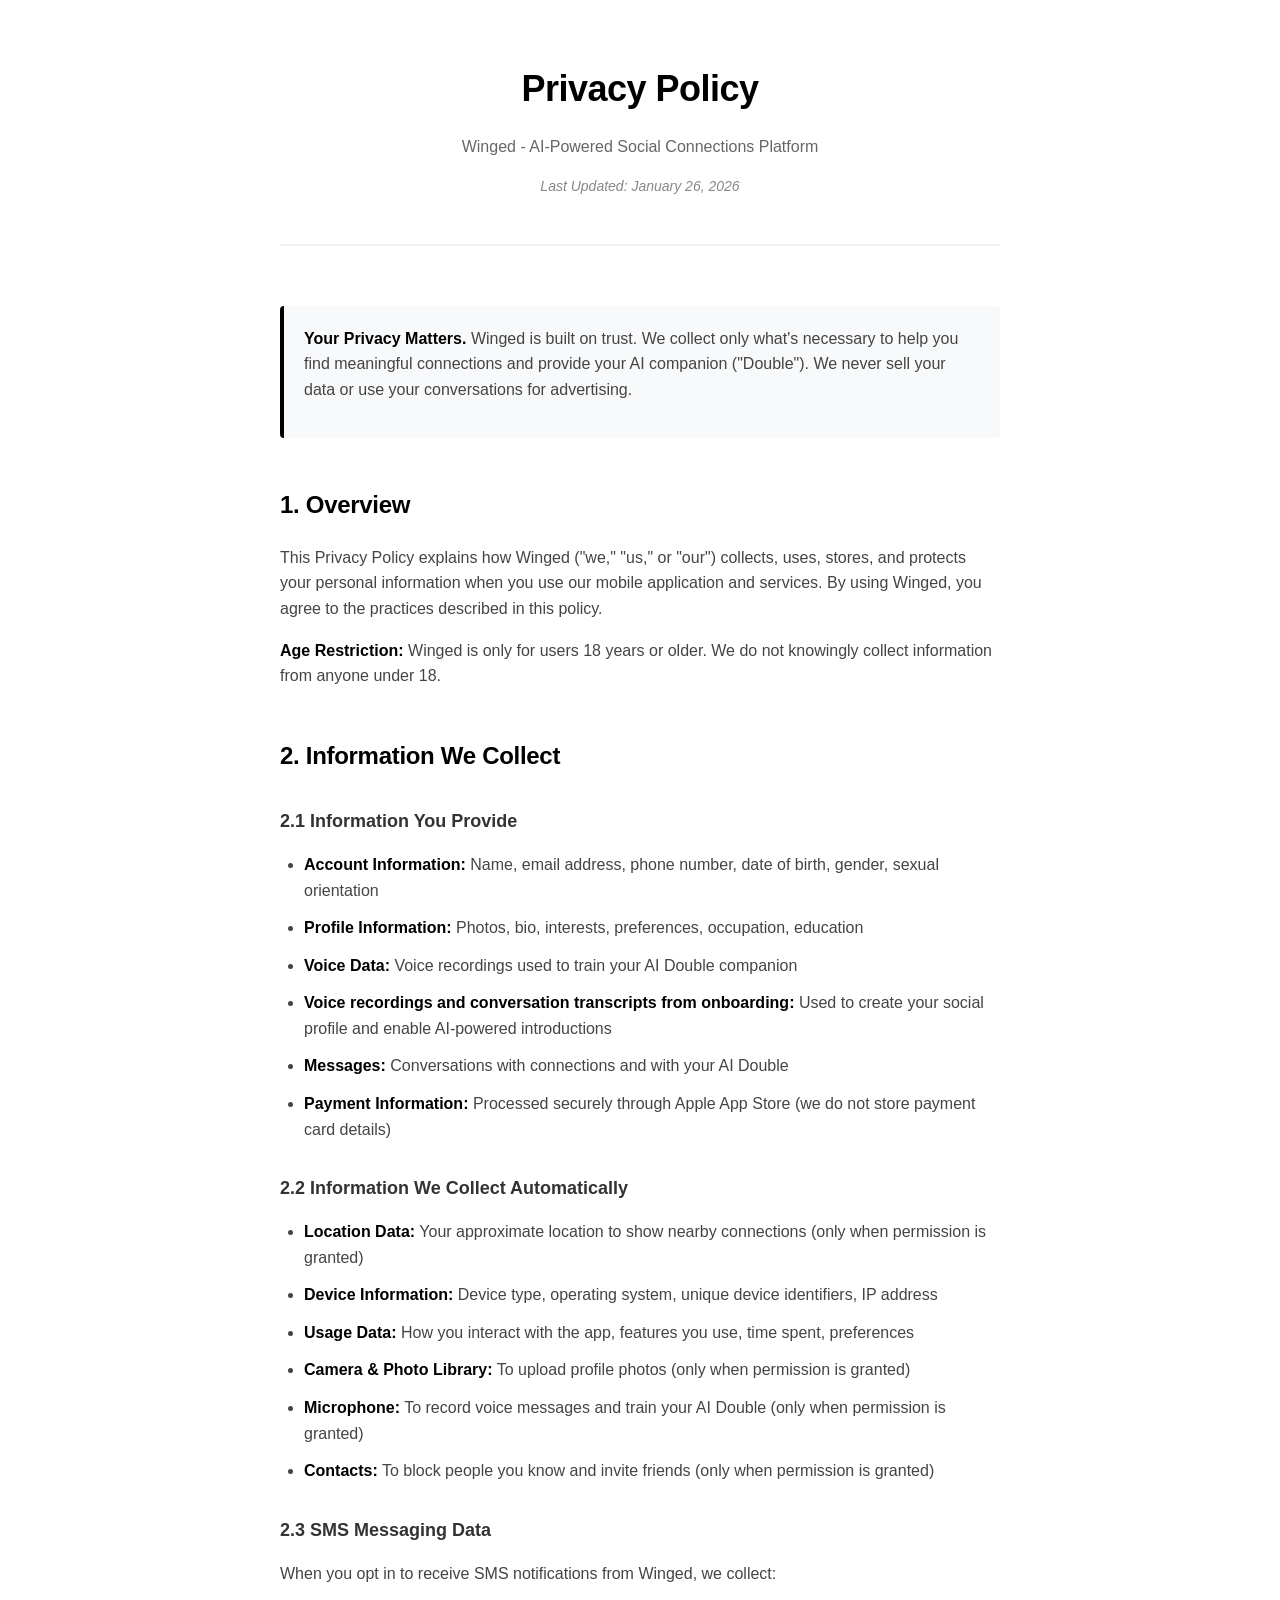
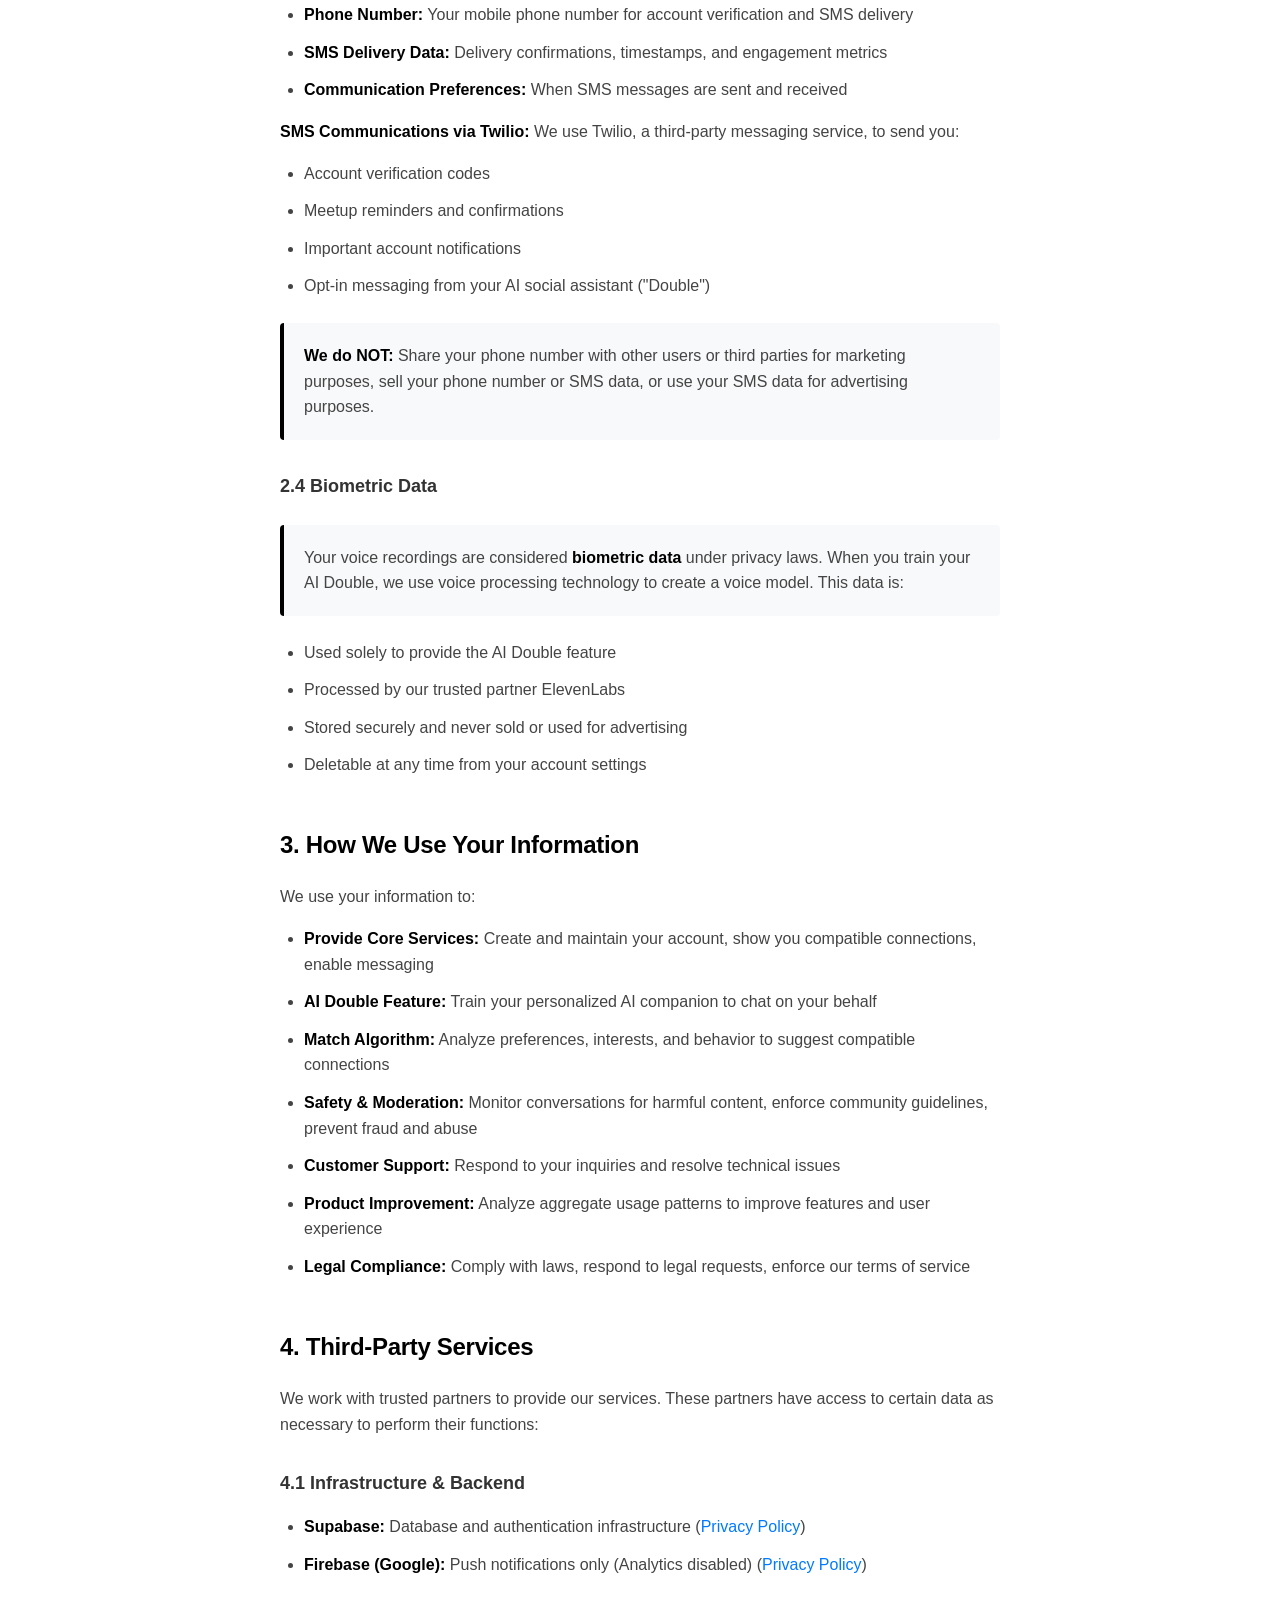
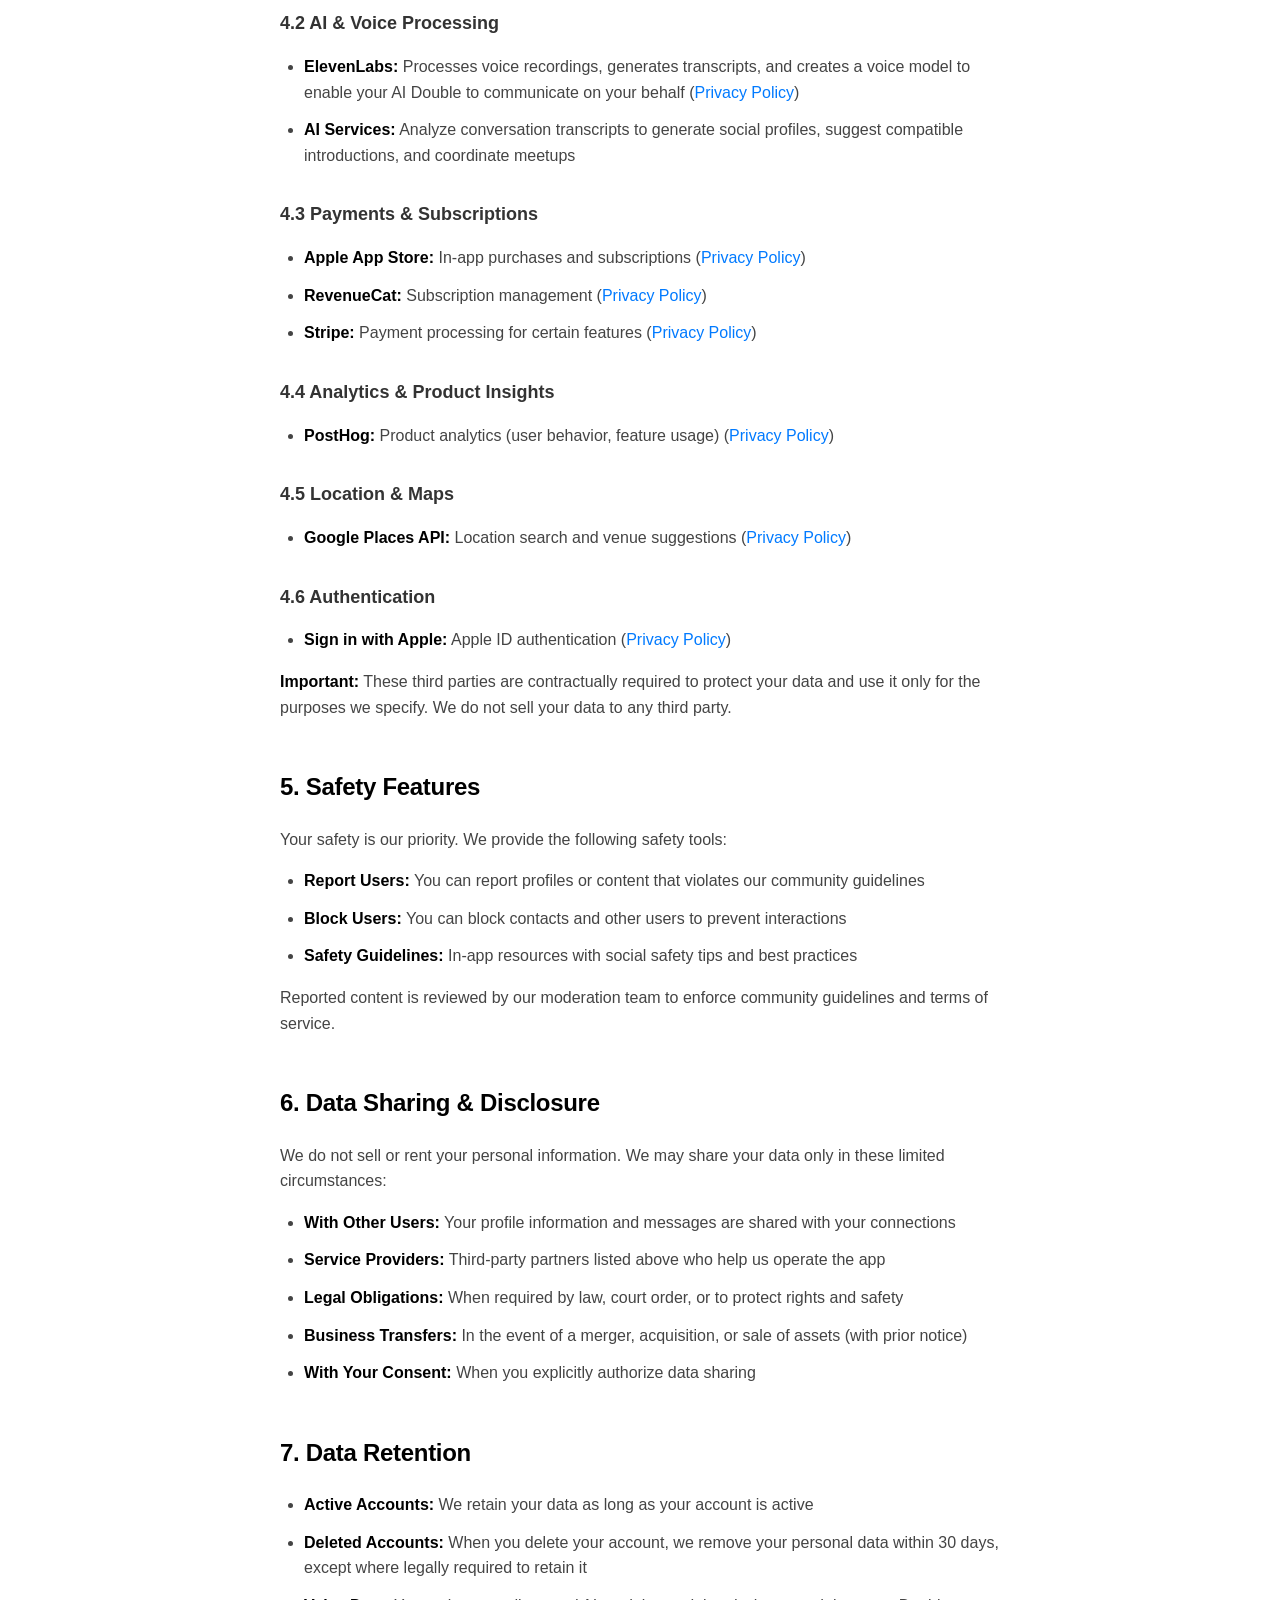
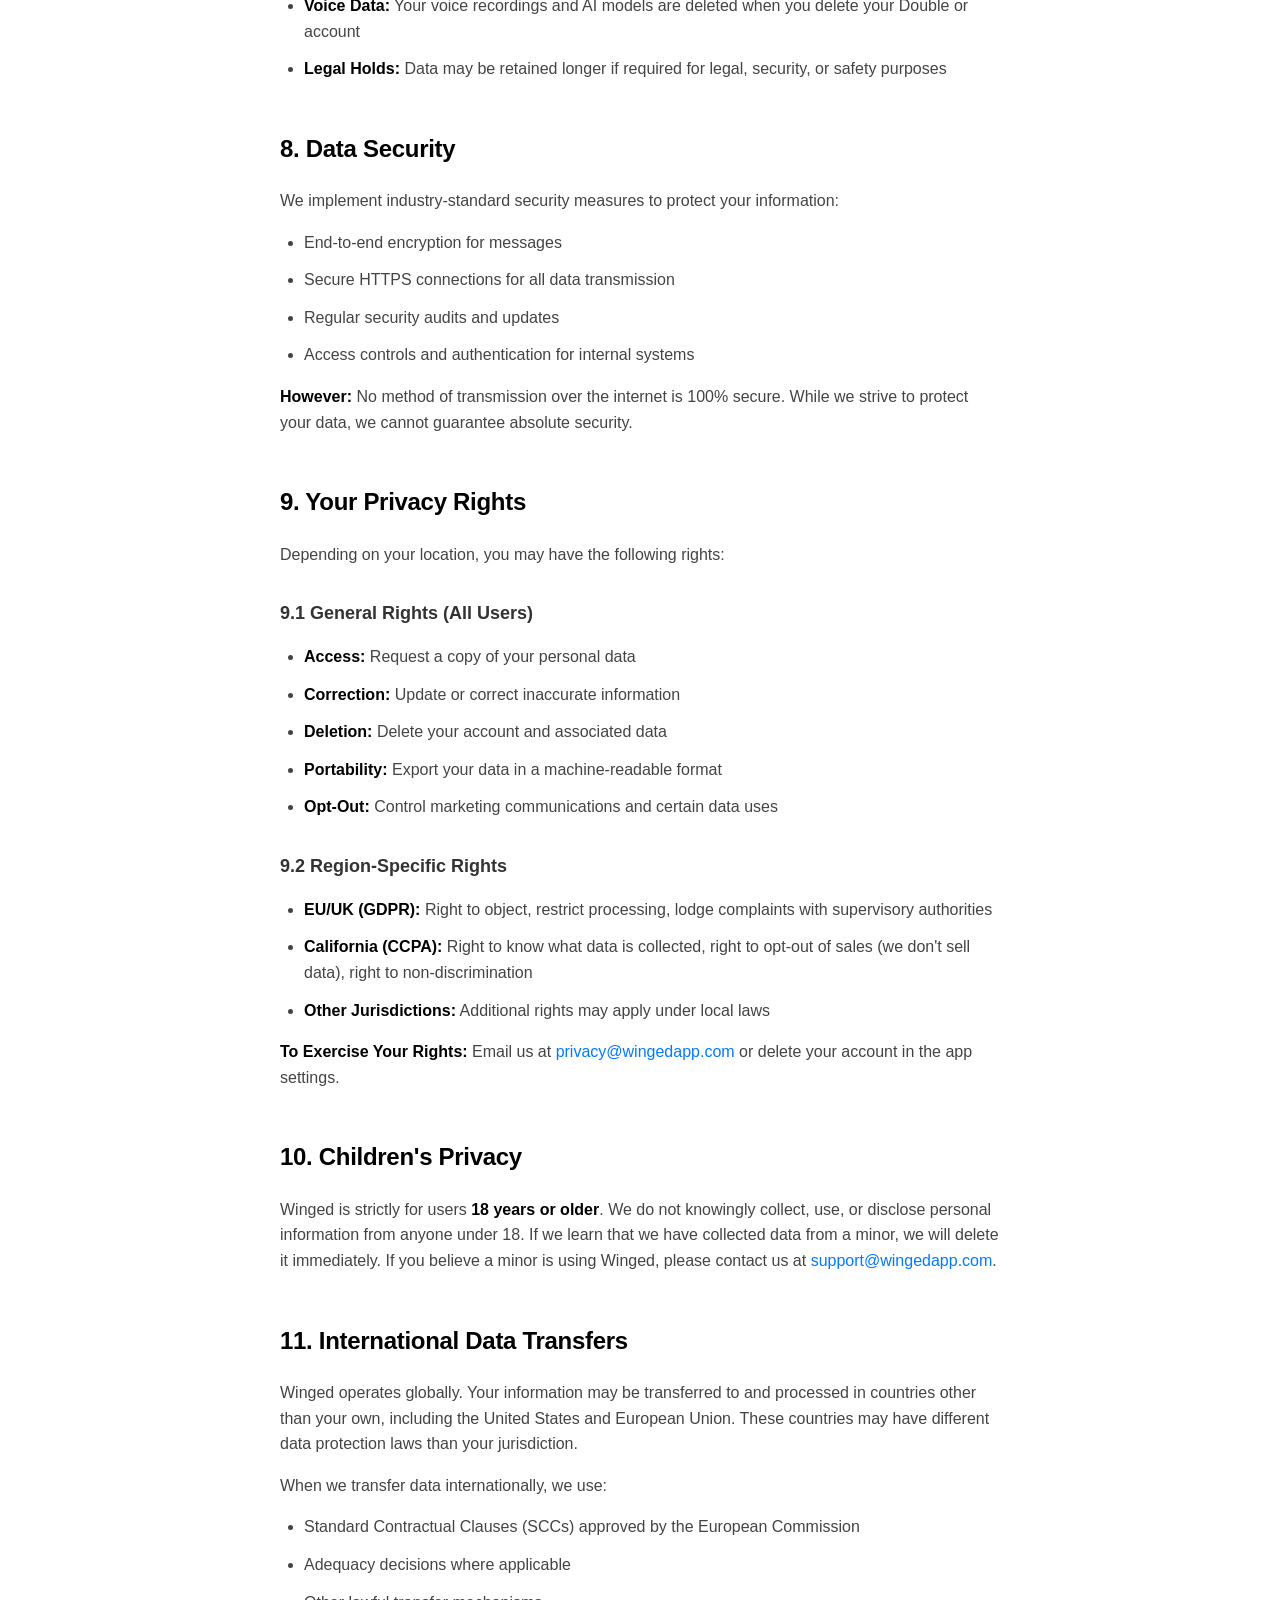
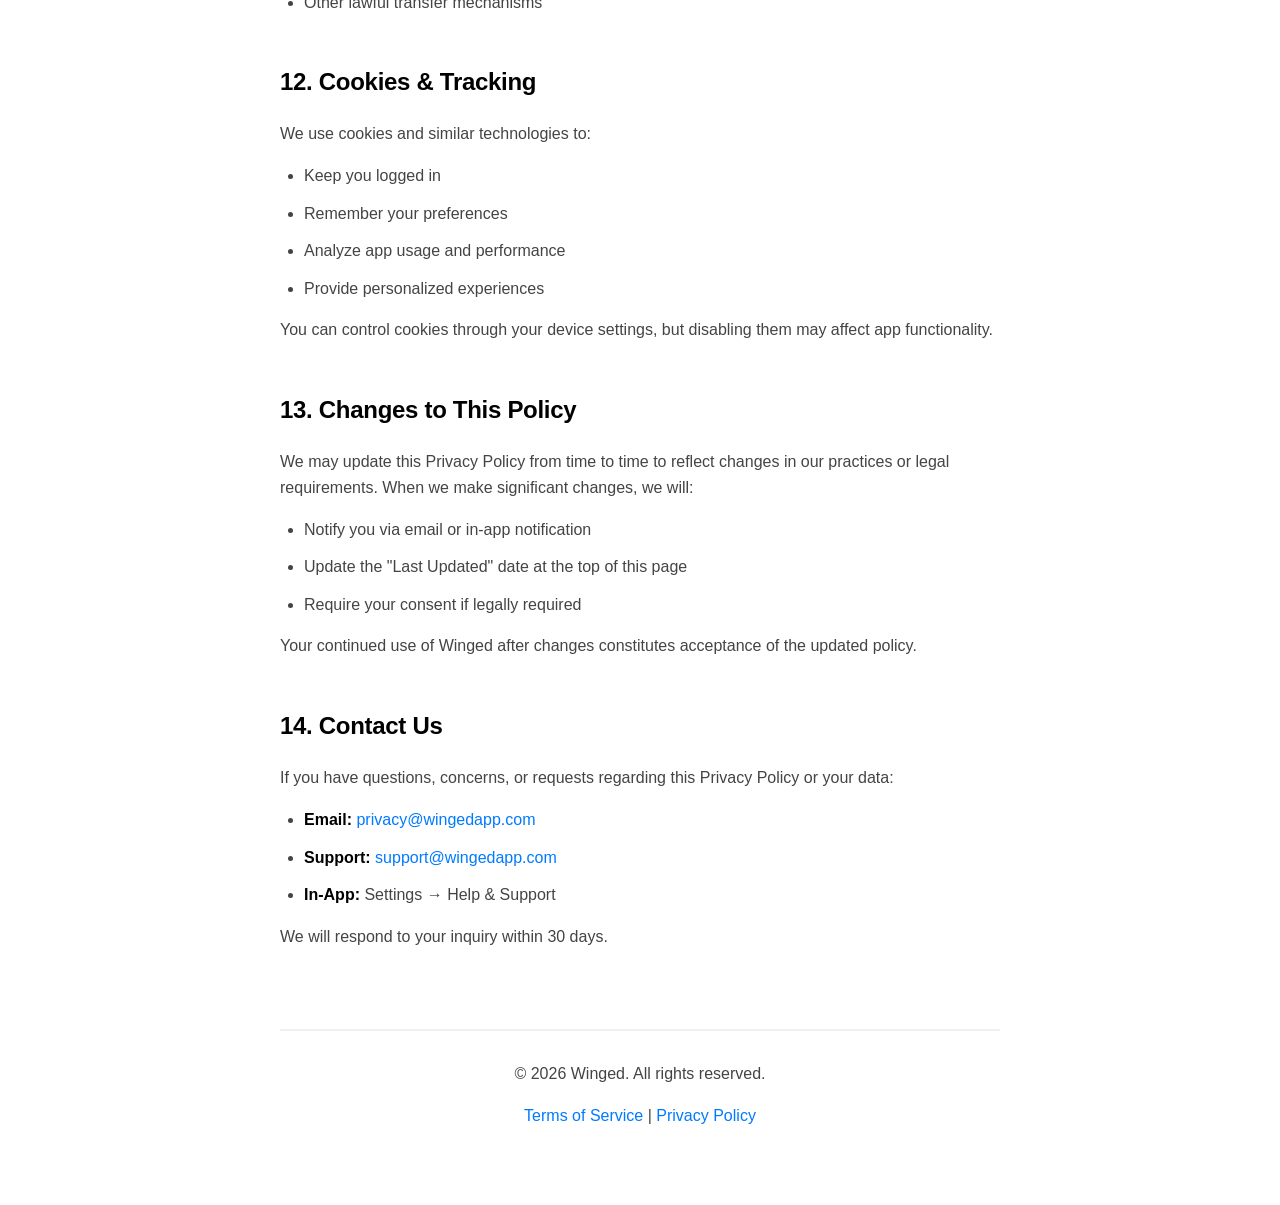
==== commit 7910fe5d: "Update Privacy Policy - Add voice model disclosure Add explicit disclosure that ElevenLabs creates a" ====
--- a/privacy-policy-social/index.html
+++ b/privacy-policy-social/index.html
@@ -204,7 +204,7 @@
     </ul>
     <h3>4.2 AI & Voice Processing</h3>
     <ul>
-    <li><strong>ElevenLabs:</strong> Processes voice recordings and generates transcripts for social profile creation (<a href="https://elevenlabs.io/privacy" target="_blank">Privacy Policy</a>)</li>
+    <li><strong>ElevenLabs:</strong> Processes voice recordings, generates transcripts, and creates a voice model to enable your AI Double to communicate on your behalf (<a href="https://elevenlabs.io/privacy" target="_blank">Privacy Policy</a>)</li>
     <li><strong>AI Services:</strong> Analyze conversation transcripts to generate social profiles, suggest compatible introductions, and coordinate meetups</li>
     </ul>
     <h3>4.3 Payments & Subscriptions</h3>
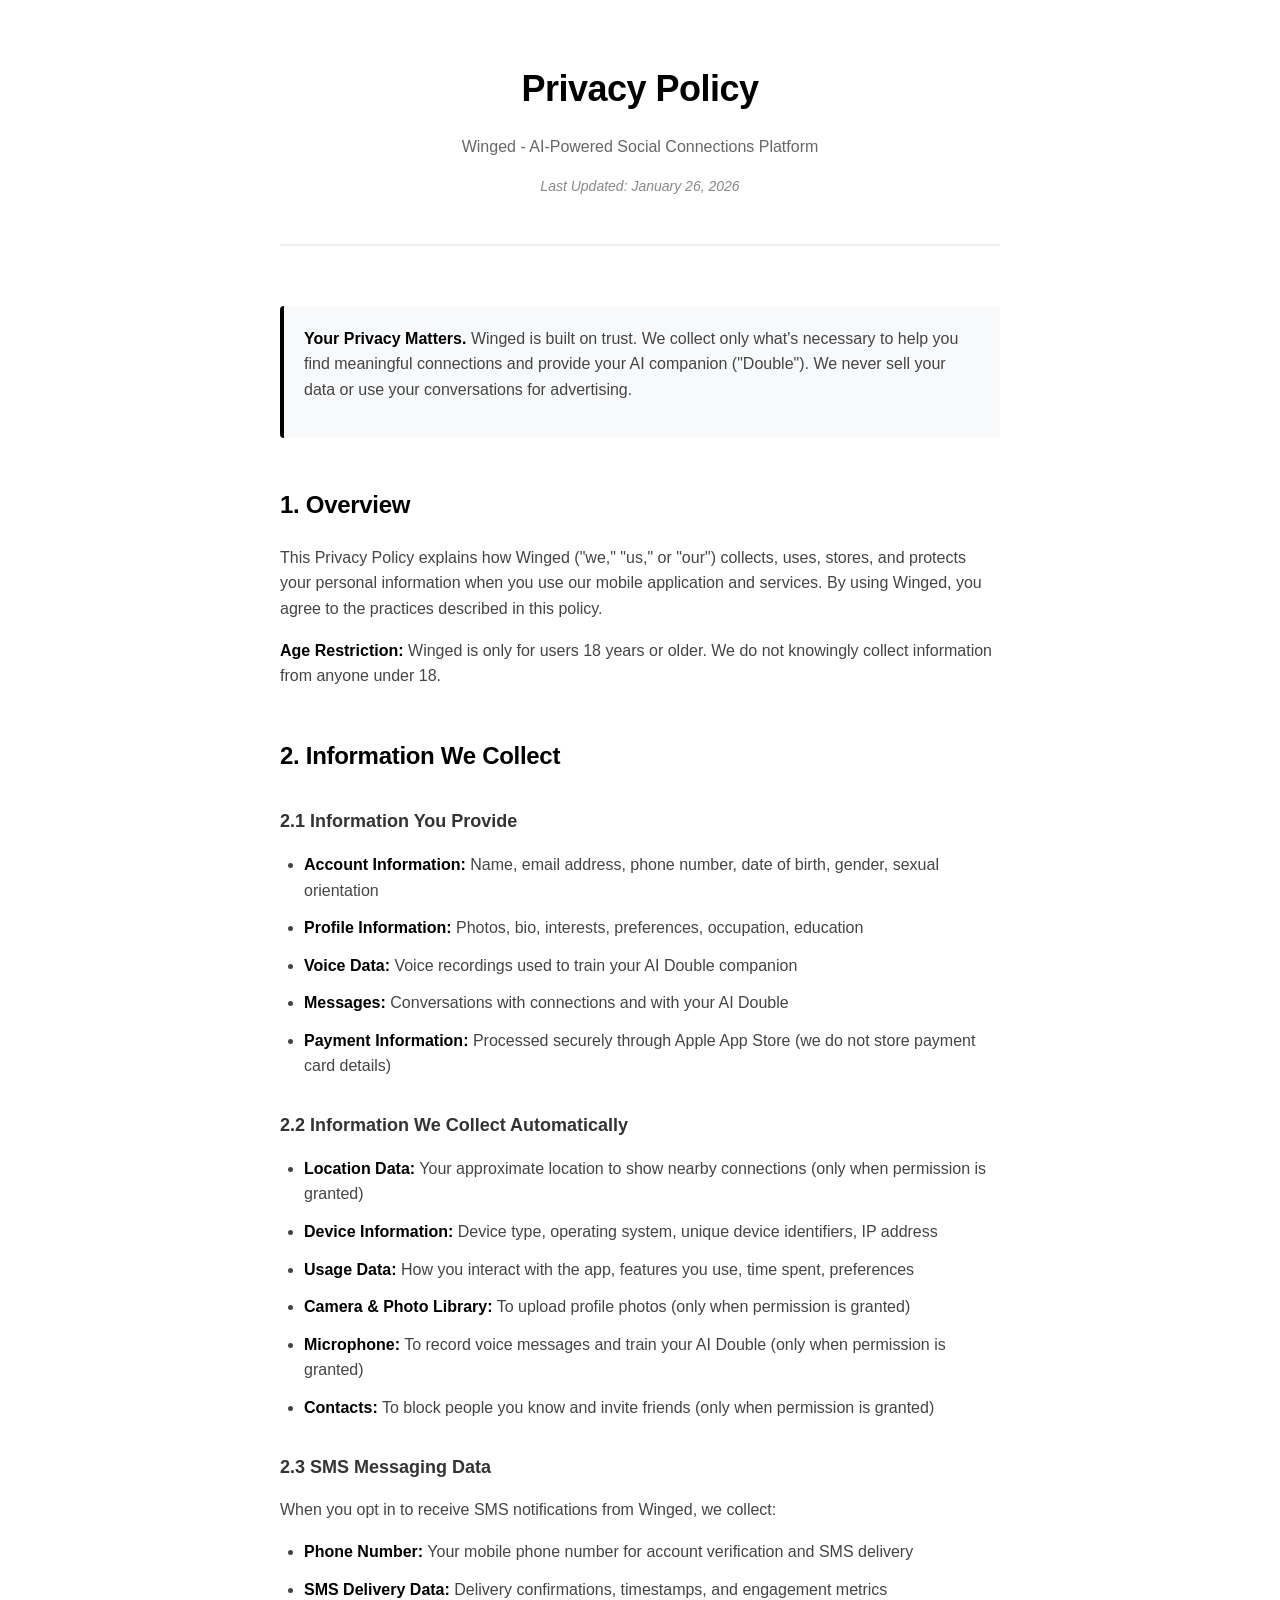
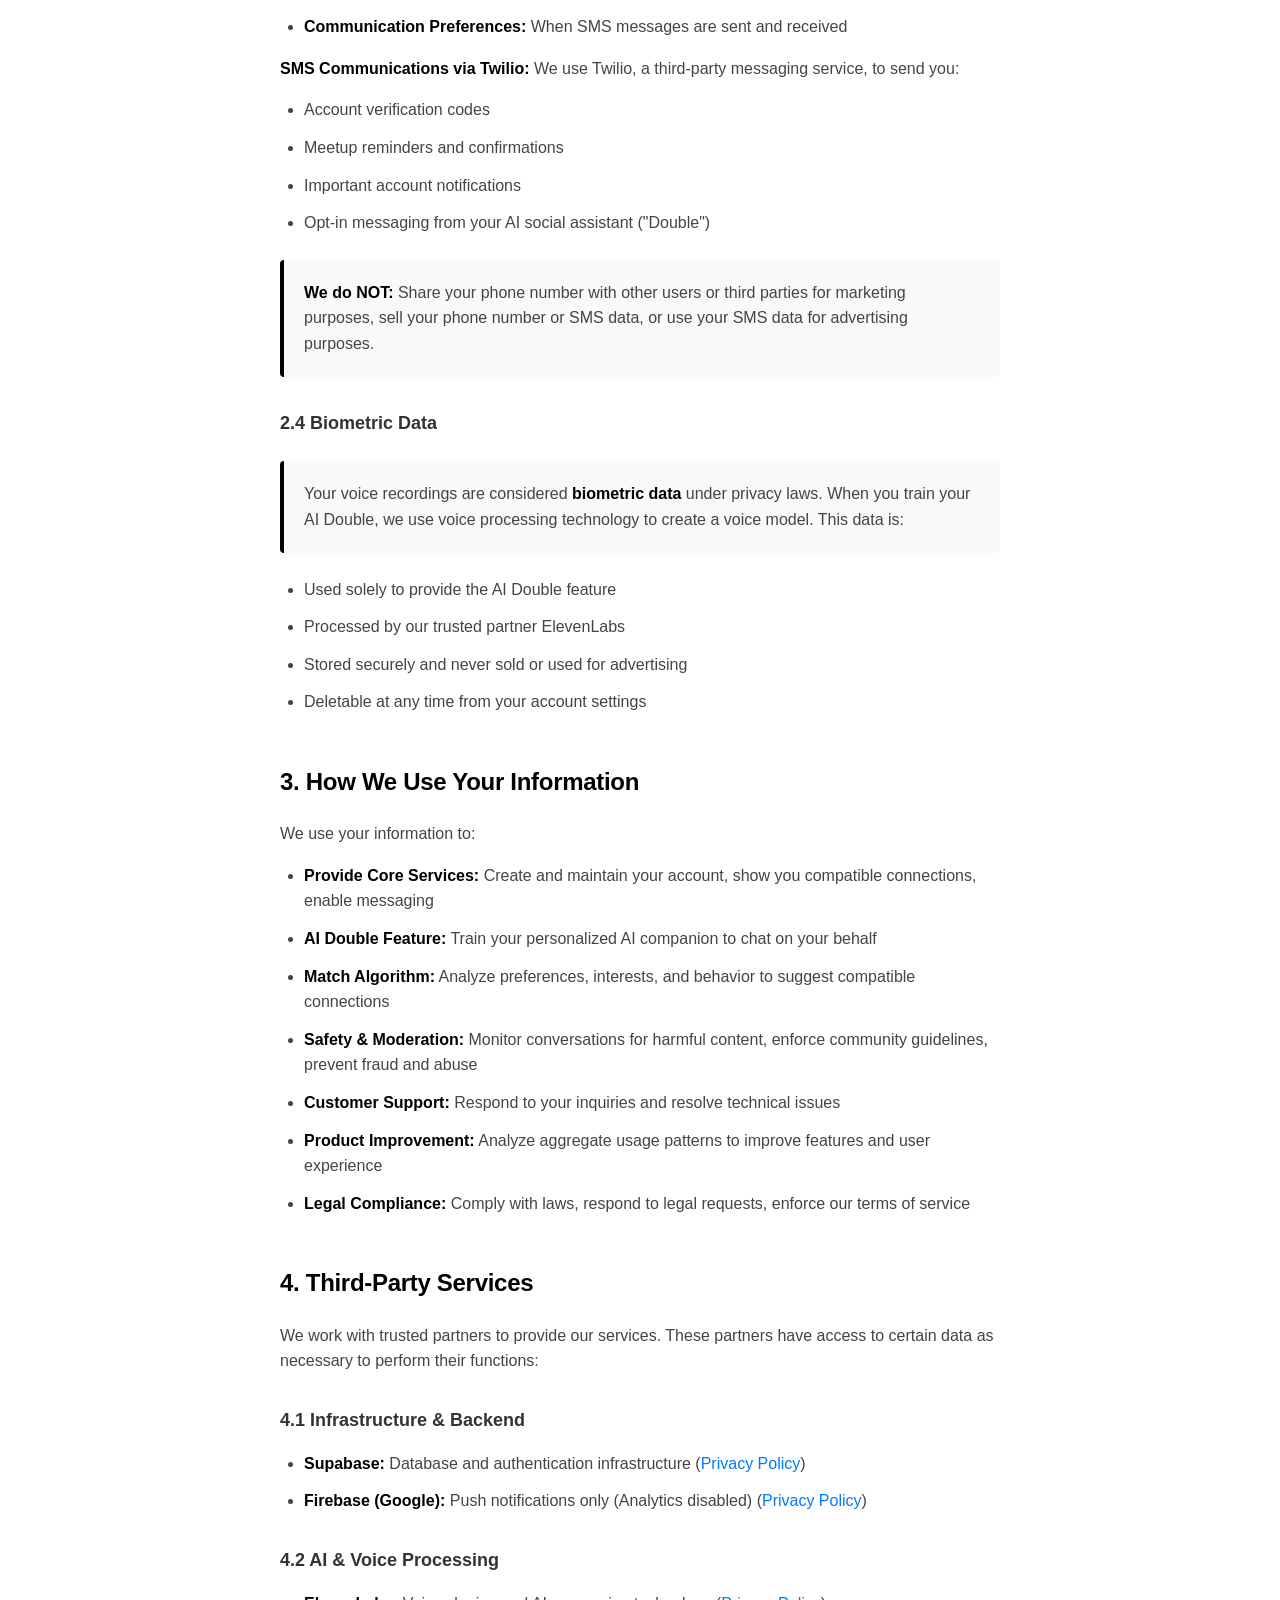
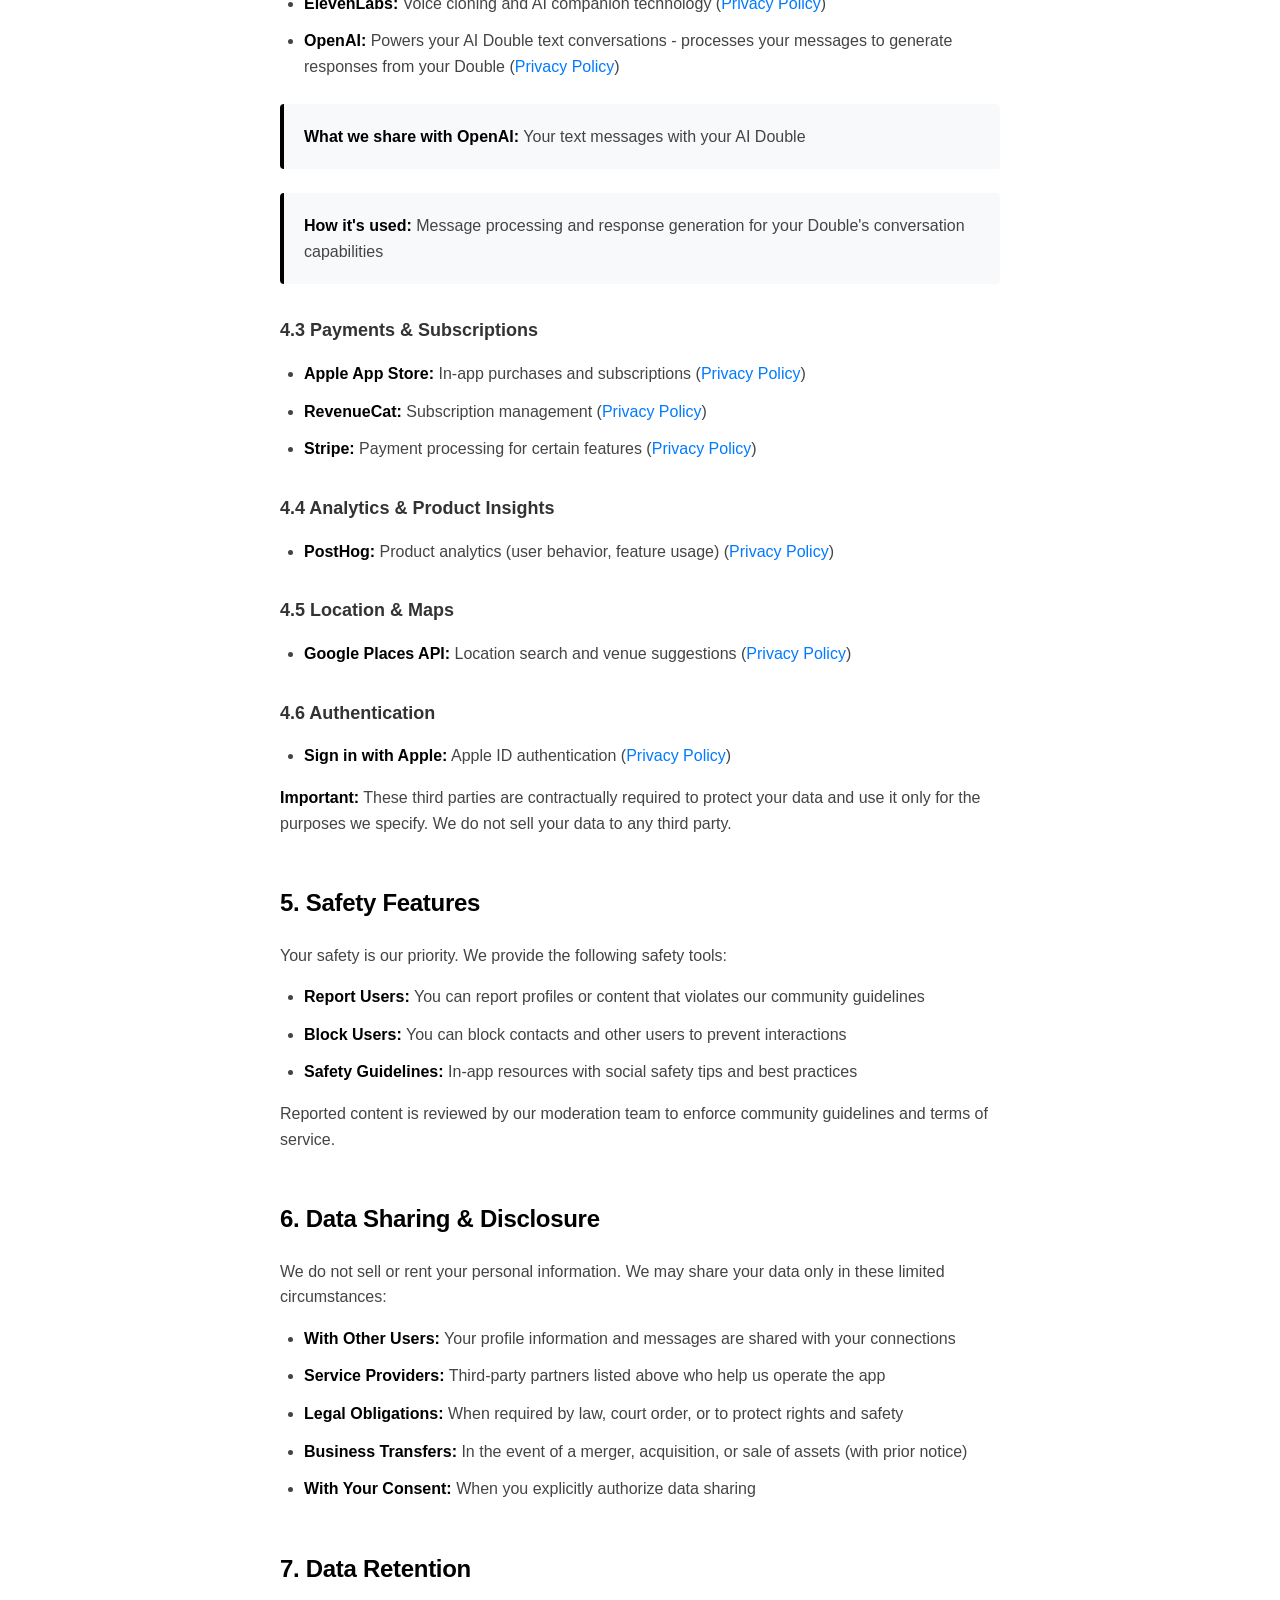
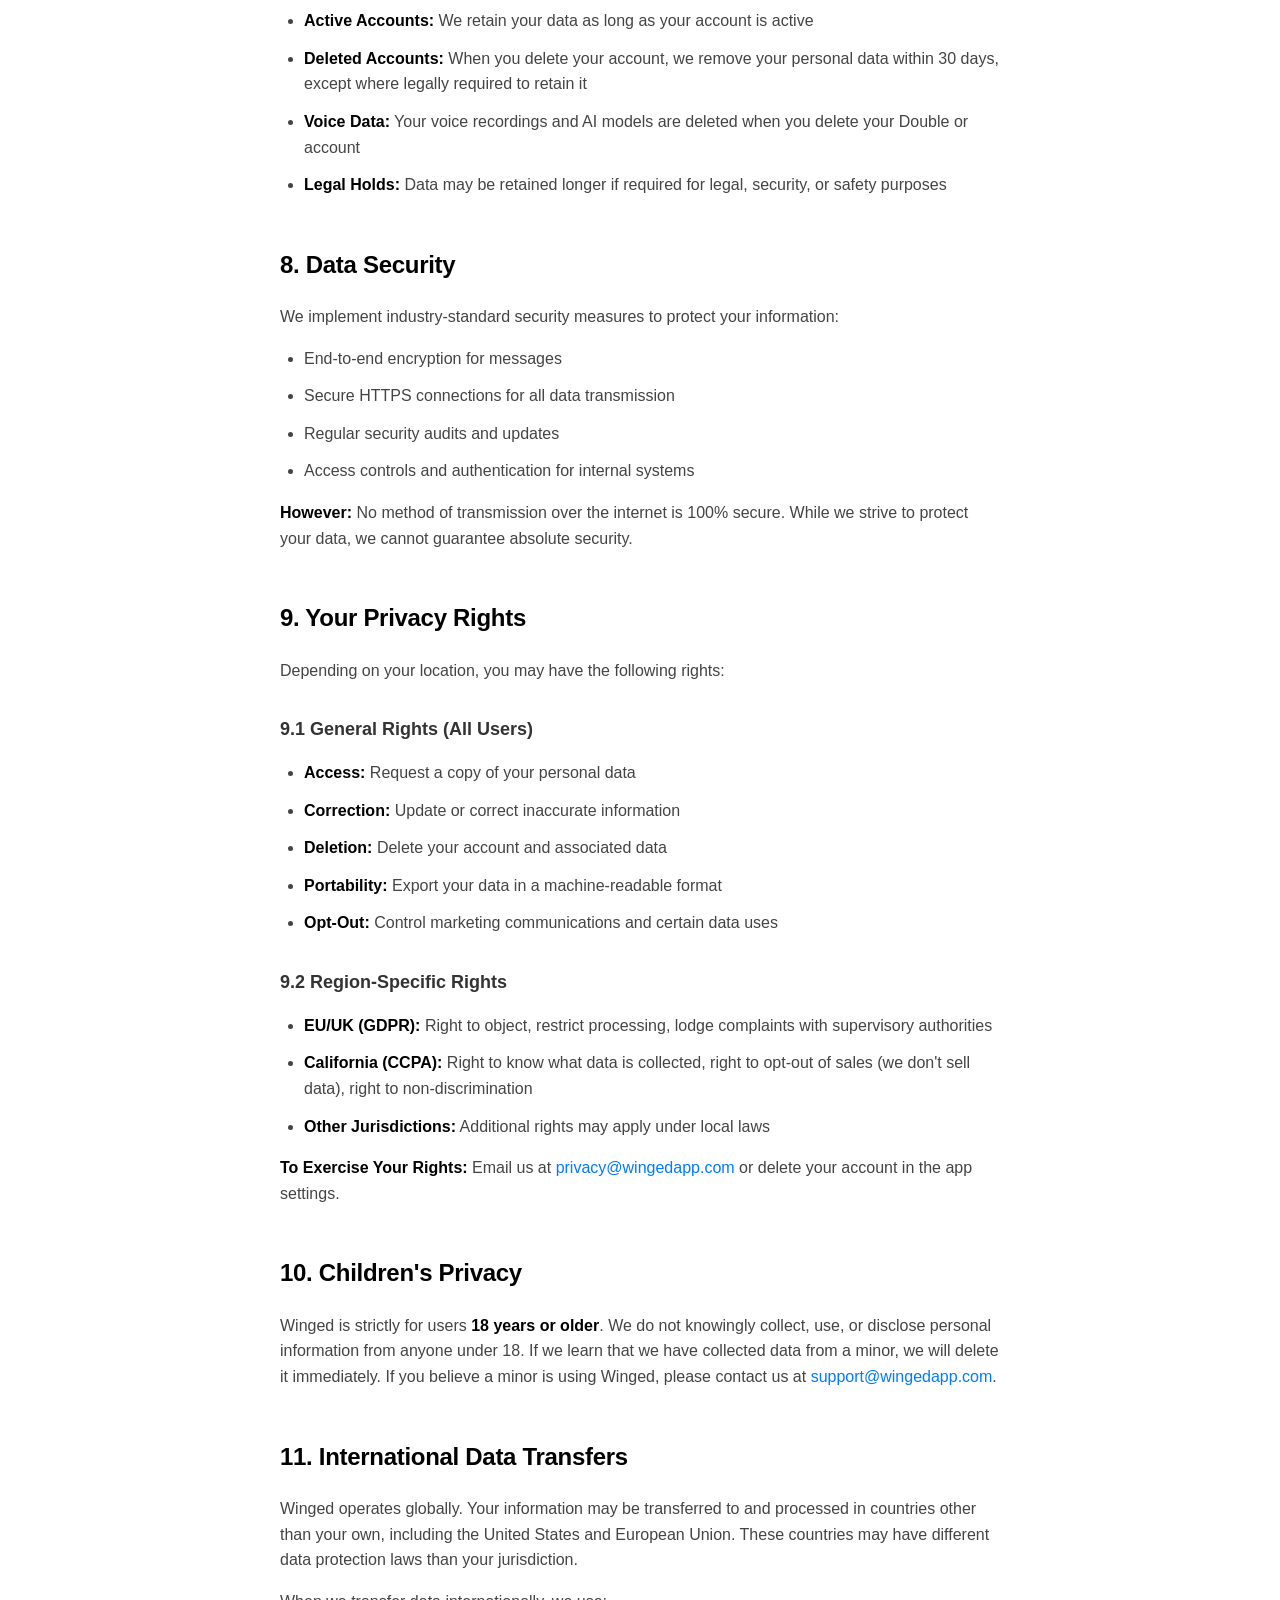
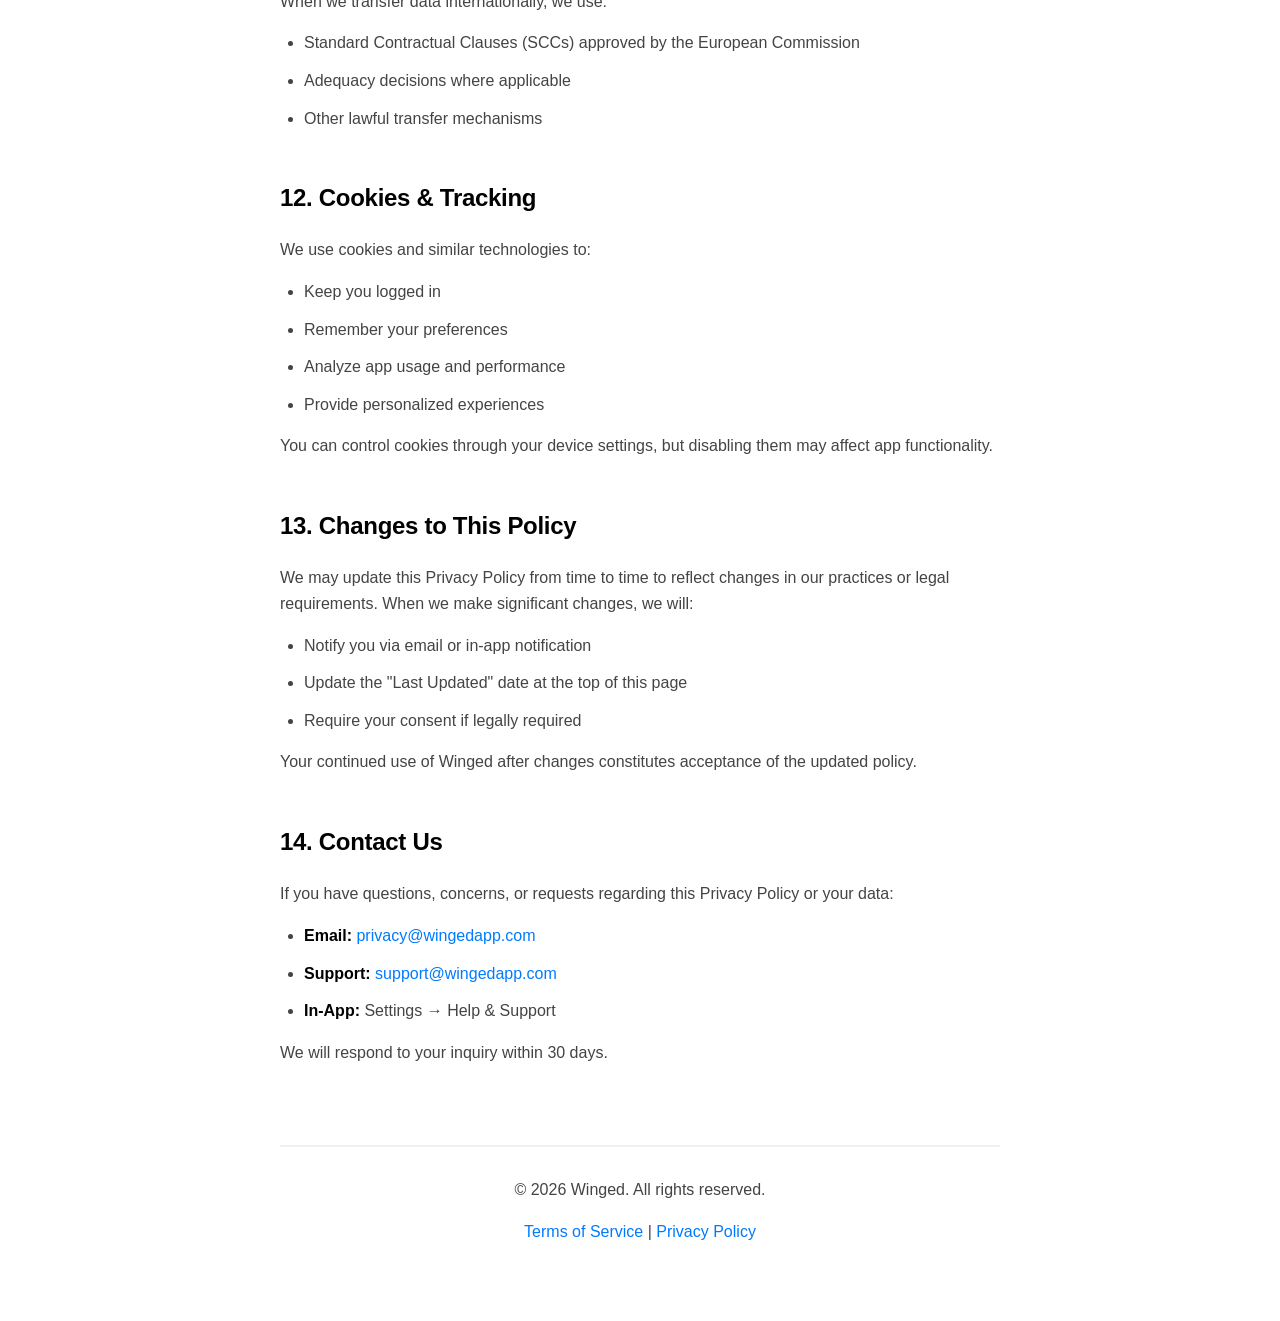
==== commit 9237cb95: "Add OpenAI disclosure to privacy policy - Adds OpenAI to third-party AI services section - Documents" ====
--- a/privacy-policy-social/index.html
+++ b/privacy-policy-social/index.html
@@ -144,7 +144,6 @@
       <li><strong>Account Information:</strong> Name, email address, phone number, date of birth, gender, sexual orientation</li>
     <li><strong>Profile Information:</strong> Photos, bio, interests, preferences, occupation, education</li>
     <li><strong>Voice Data:</strong> Voice recordings used to train your AI Double companion</li>
-    <li><strong>Voice recordings and conversation transcripts from onboarding:</strong> Used to create your social profile and enable AI-powered introductions</li>
     <li><strong>Messages:</strong> Conversations with connections and with your AI Double</li>
     <li><strong>Payment Information:</strong> Processed securely through Apple App Store (we do not store payment card details)</li>
     </ul>
@@ -204,9 +203,11 @@
     </ul>
     <h3>4.2 AI & Voice Processing</h3>
     <ul>
-    <li><strong>ElevenLabs:</strong> Processes voice recordings, generates transcripts, and creates a voice model to enable your AI Double to communicate on your behalf (<a href="https://elevenlabs.io/privacy" target="_blank">Privacy Policy</a>)</li>
-    <li><strong>AI Services:</strong> Analyze conversation transcripts to generate social profiles, suggest compatible introductions, and coordinate meetups</li>
-    </ul>
+    <li><strong>ElevenLabs:</strong> Voice cloning and AI companion technology (<a href="https://elevenlabs.io/privacy" target="_blank">Privacy Policy</a>)</li>
+    <li><strong>OpenAI:</strong> Powers your AI Double text conversations - processes your messages to generate responses from your Double (<a href="https://openai.com/policies/privacy-policy" target="_blank">Privacy Policy</a>)</li>
+    </ul>
+    <p class="highlight"><strong>What we share with OpenAI:</strong> Your text messages with your AI Double</p>
+    <p class="highlight"><strong>How it's used:</strong> Message processing and response generation for your Double's conversation capabilities</p>
     <h3>4.3 Payments & Subscriptions</h3>
     <ul>
     <li><strong>Apple App Store:</strong> In-app purchases and subscriptions (<a href="https://www.apple.com/legal/privacy/" target="_blank">Privacy Policy</a>)</li>
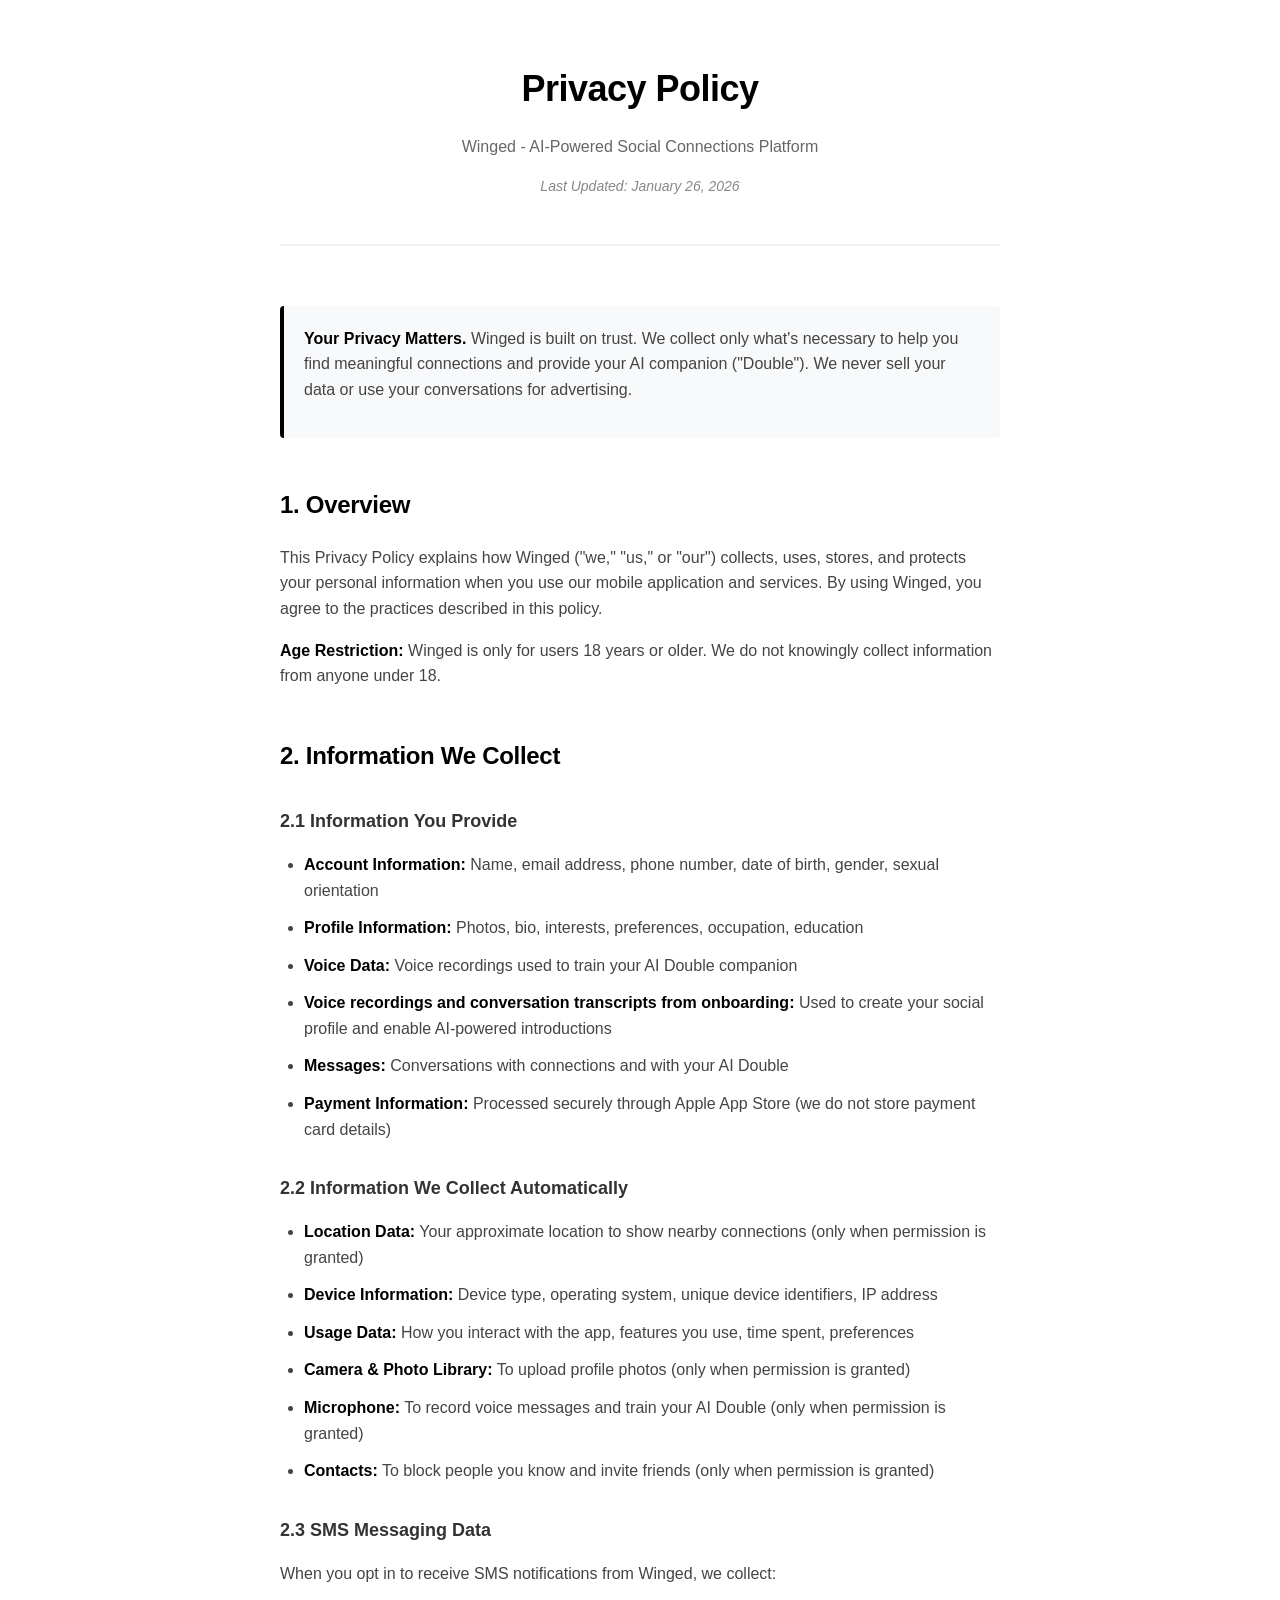
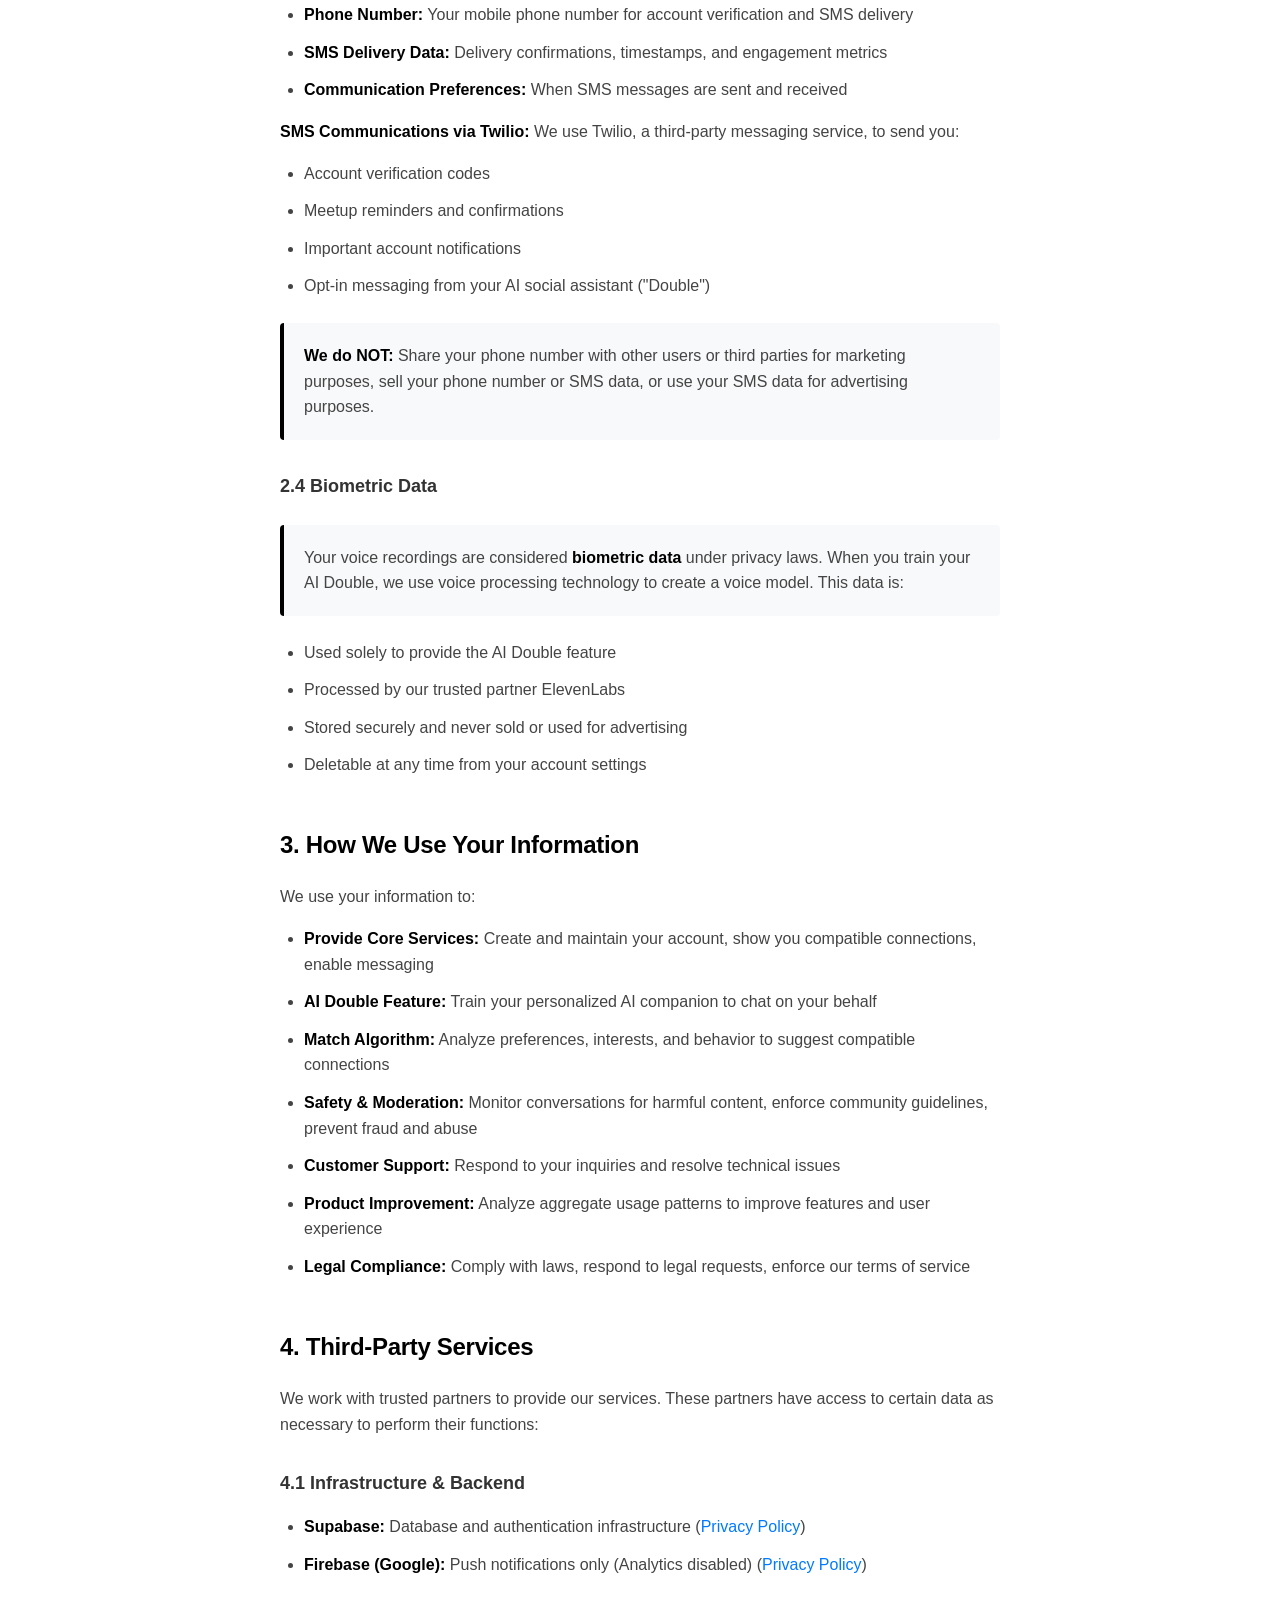
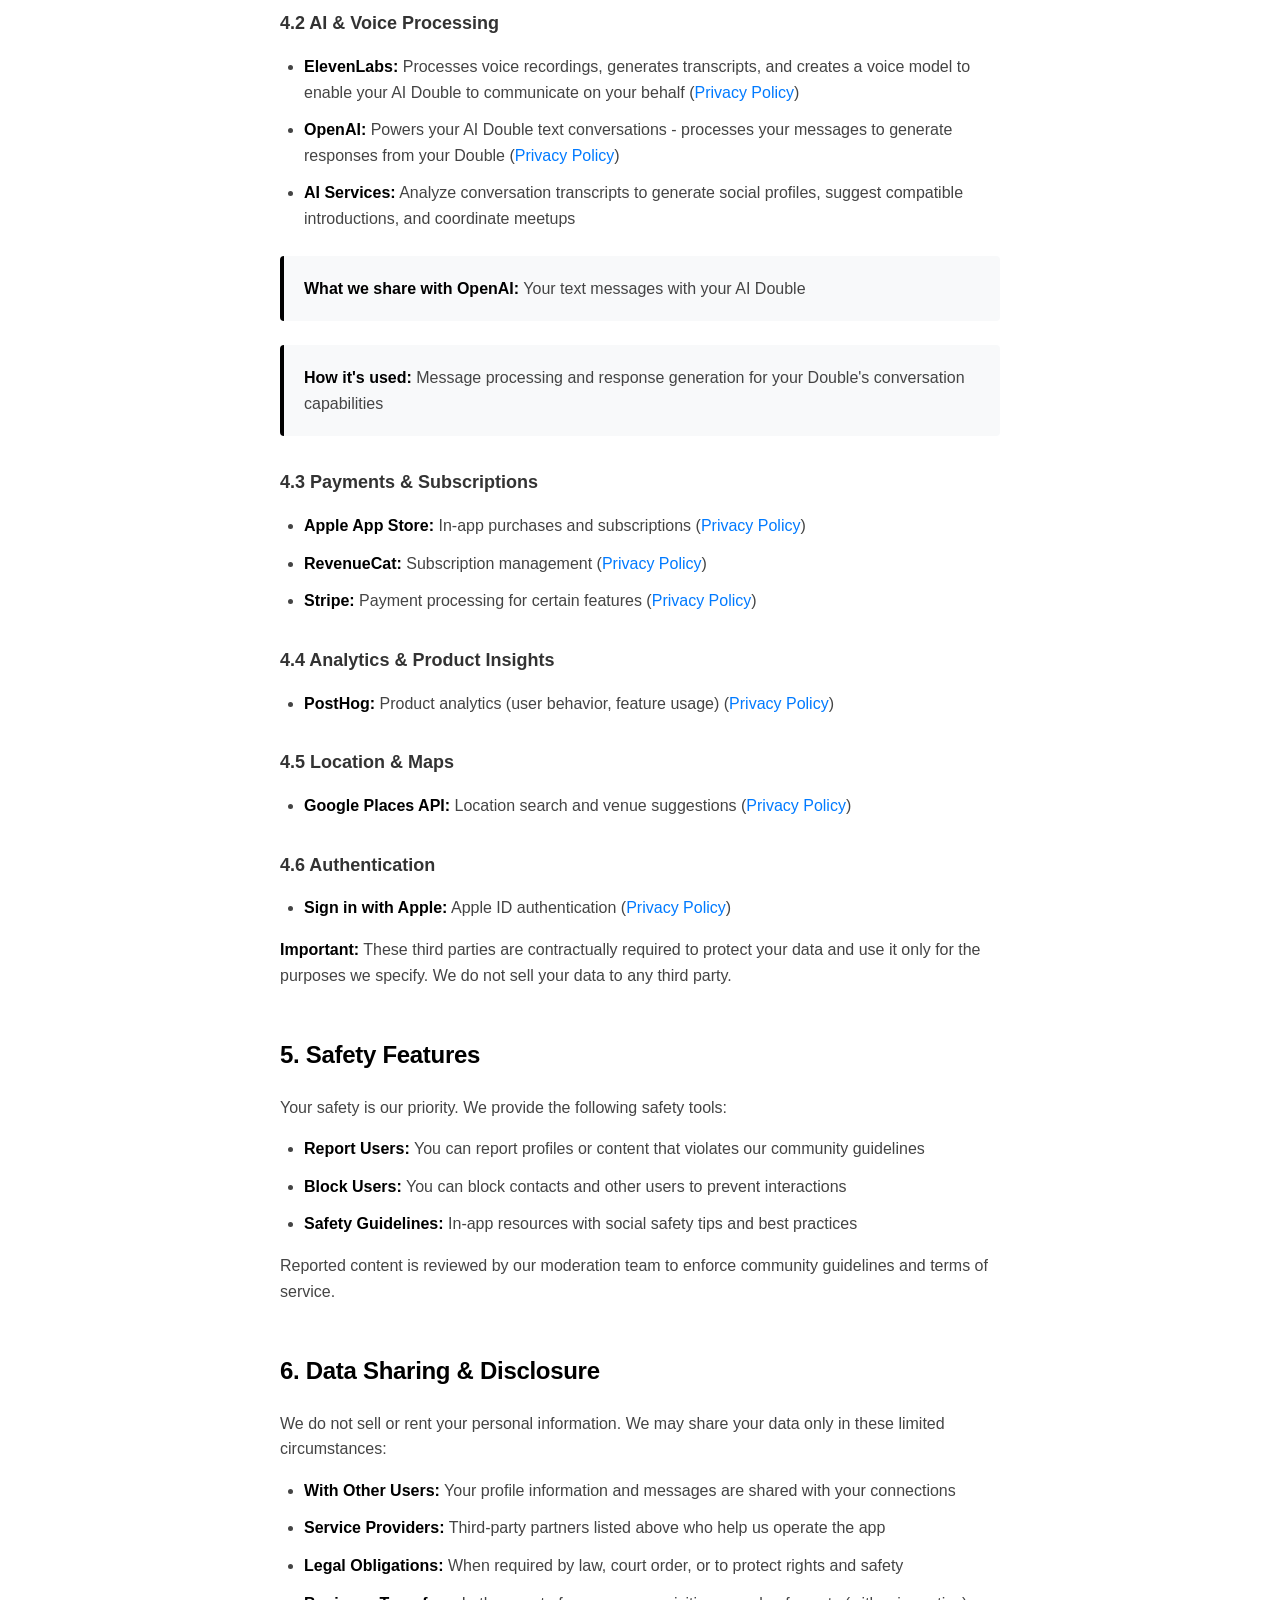
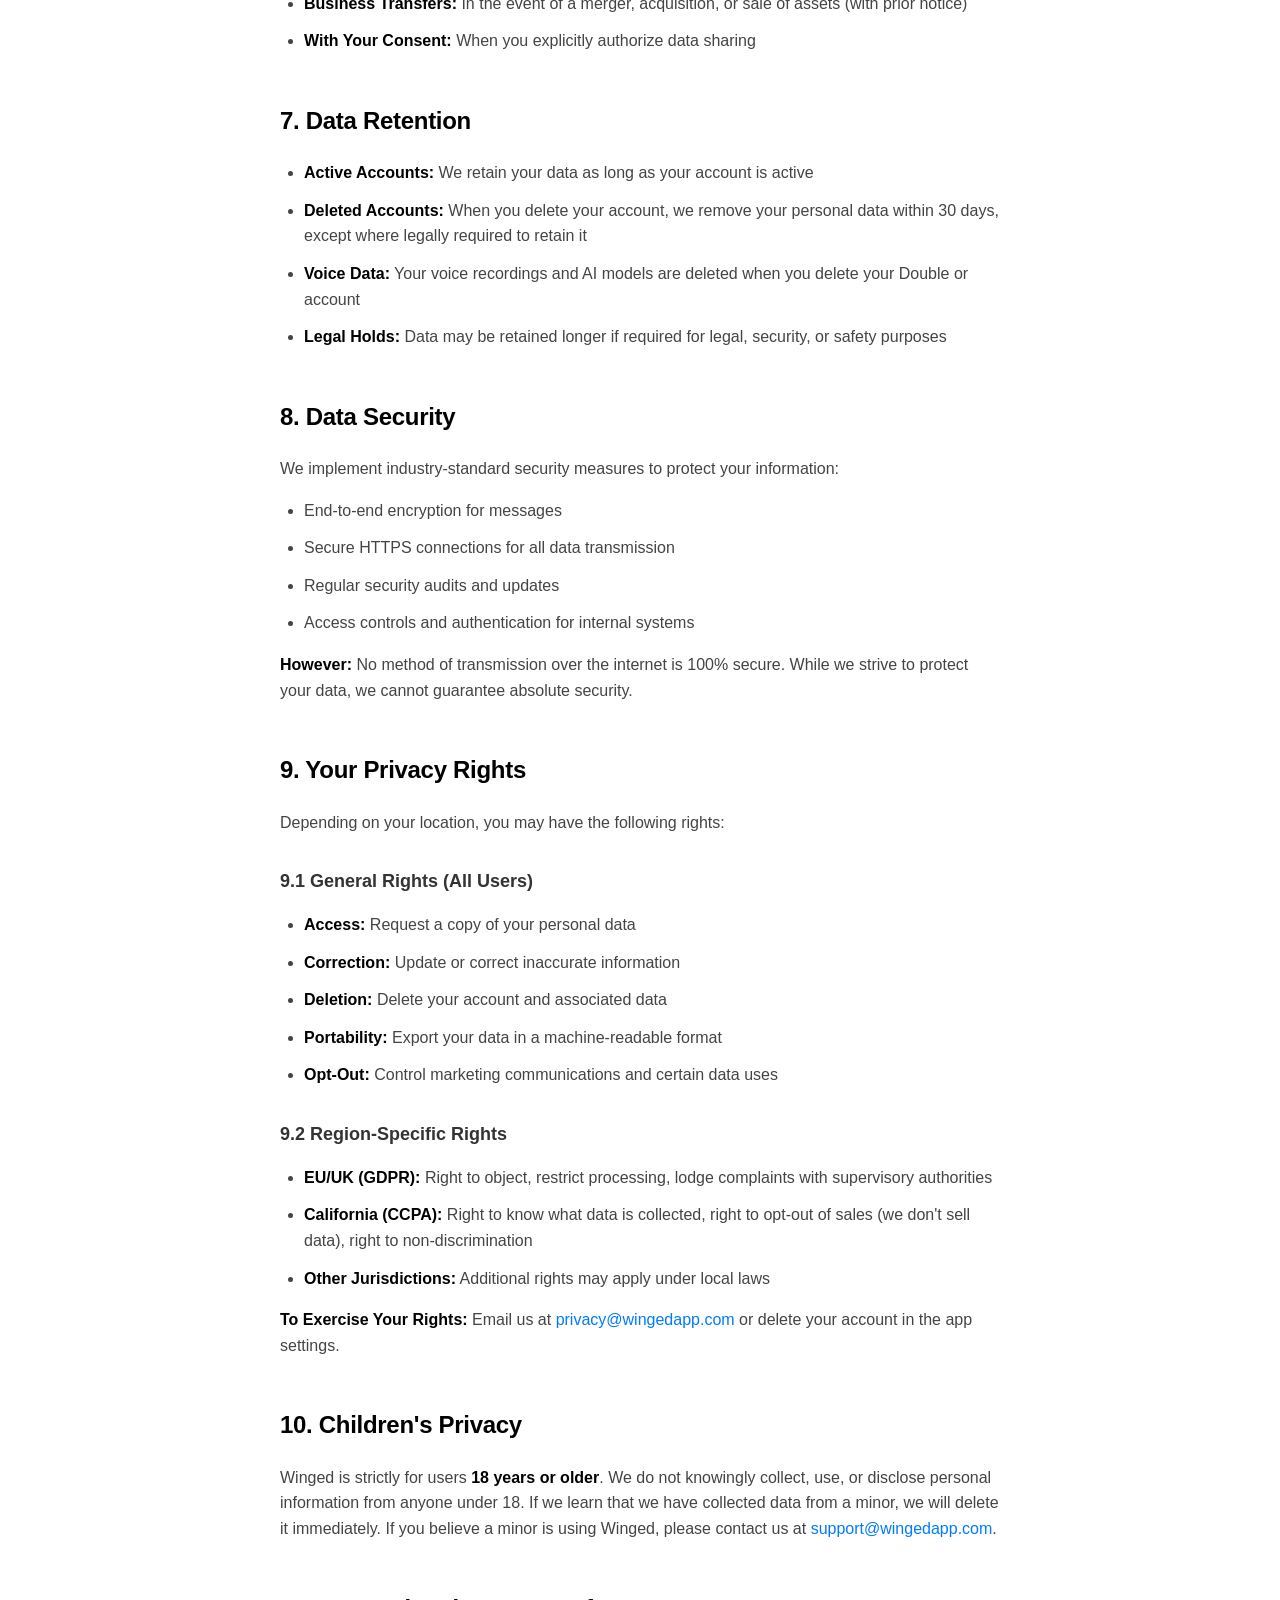
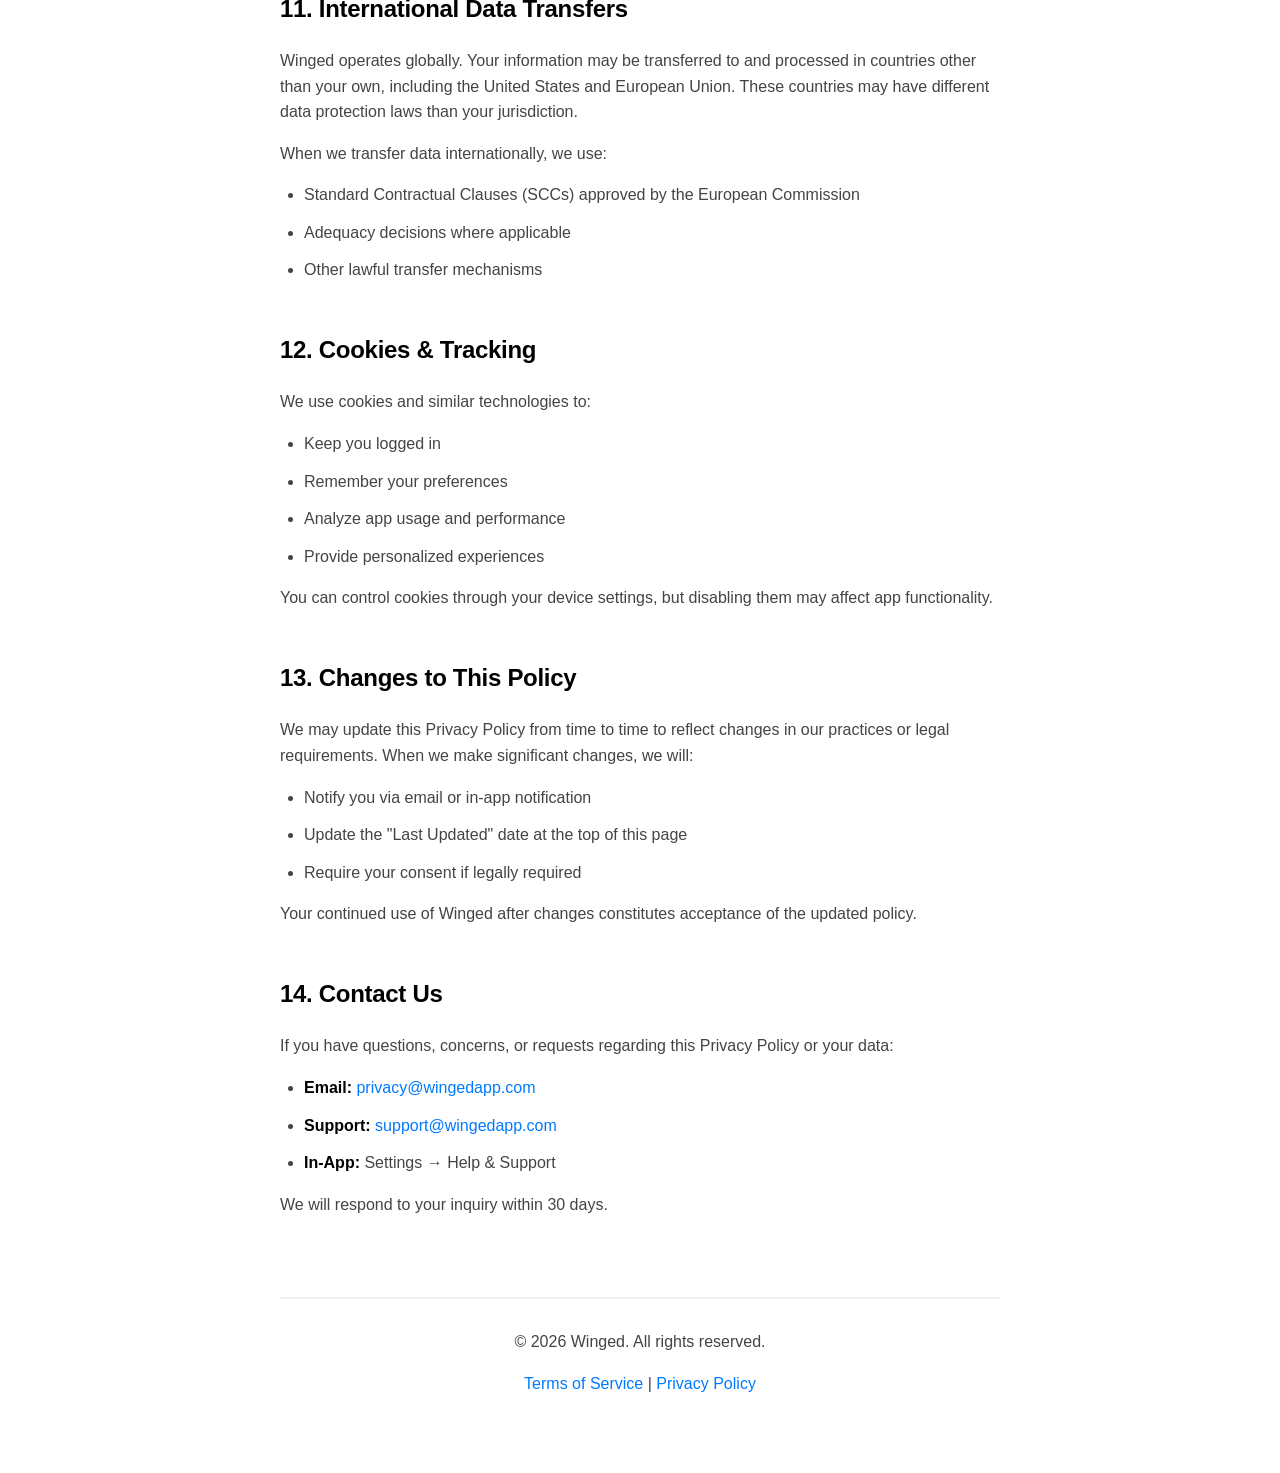
==== commit e71727ab: "Merge remote changes and add OpenAI disclosure - Keep updated ElevenLabs description from remote - A" ====
--- a/privacy-policy-social/index.html
+++ b/privacy-policy-social/index.html
@@ -144,6 +144,7 @@
       <li><strong>Account Information:</strong> Name, email address, phone number, date of birth, gender, sexual orientation</li>
     <li><strong>Profile Information:</strong> Photos, bio, interests, preferences, occupation, education</li>
     <li><strong>Voice Data:</strong> Voice recordings used to train your AI Double companion</li>
+    <li><strong>Voice recordings and conversation transcripts from onboarding:</strong> Used to create your social profile and enable AI-powered introductions</li>
     <li><strong>Messages:</strong> Conversations with connections and with your AI Double</li>
     <li><strong>Payment Information:</strong> Processed securely through Apple App Store (we do not store payment card details)</li>
     </ul>
@@ -203,8 +204,9 @@
     </ul>
     <h3>4.2 AI & Voice Processing</h3>
     <ul>
-    <li><strong>ElevenLabs:</strong> Voice cloning and AI companion technology (<a href="https://elevenlabs.io/privacy" target="_blank">Privacy Policy</a>)</li>
+    <li><strong>ElevenLabs:</strong> Processes voice recordings, generates transcripts, and creates a voice model to enable your AI Double to communicate on your behalf (<a href="https://elevenlabs.io/privacy" target="_blank">Privacy Policy</a>)</li>
     <li><strong>OpenAI:</strong> Powers your AI Double text conversations - processes your messages to generate responses from your Double (<a href="https://openai.com/policies/privacy-policy" target="_blank">Privacy Policy</a>)</li>
+    <li><strong>AI Services:</strong> Analyze conversation transcripts to generate social profiles, suggest compatible introductions, and coordinate meetups</li>
     </ul>
     <p class="highlight"><strong>What we share with OpenAI:</strong> Your text messages with your AI Double</p>
     <p class="highlight"><strong>How it's used:</strong> Message processing and response generation for your Double's conversation capabilities</p>
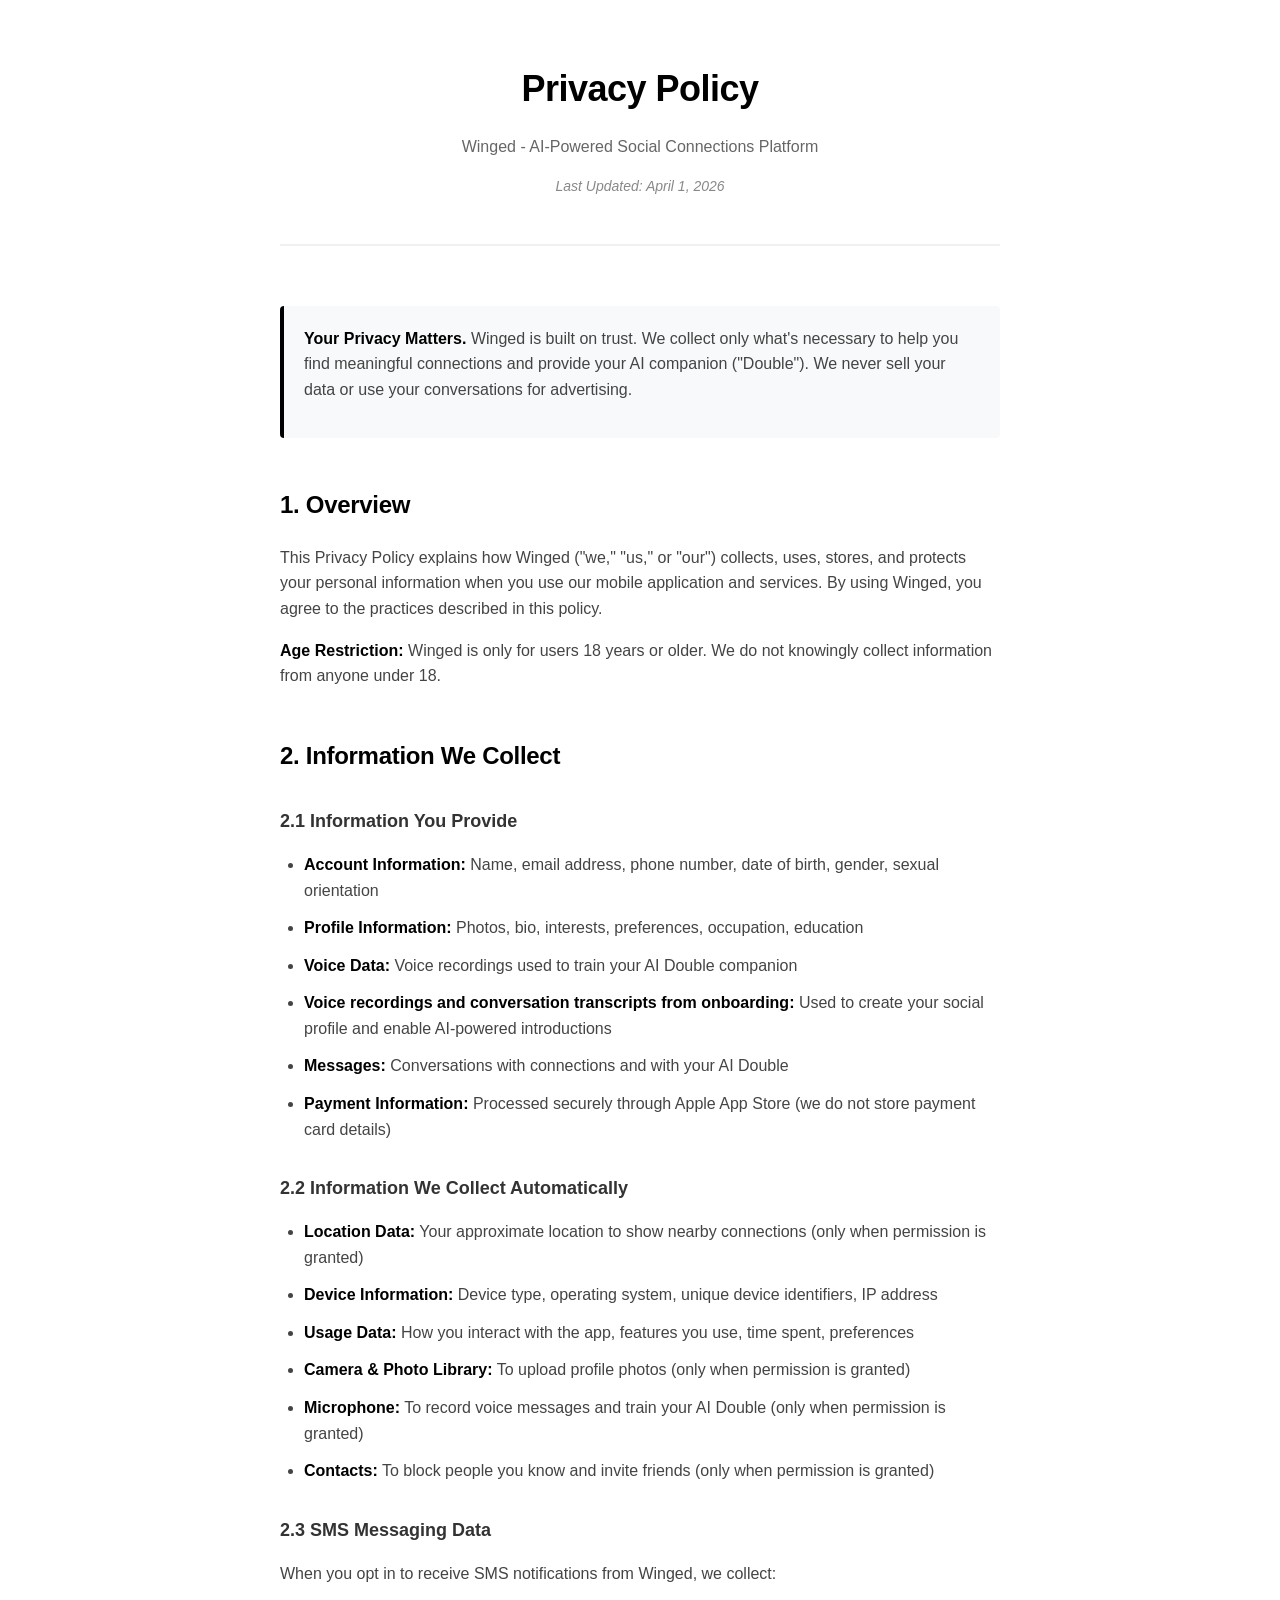
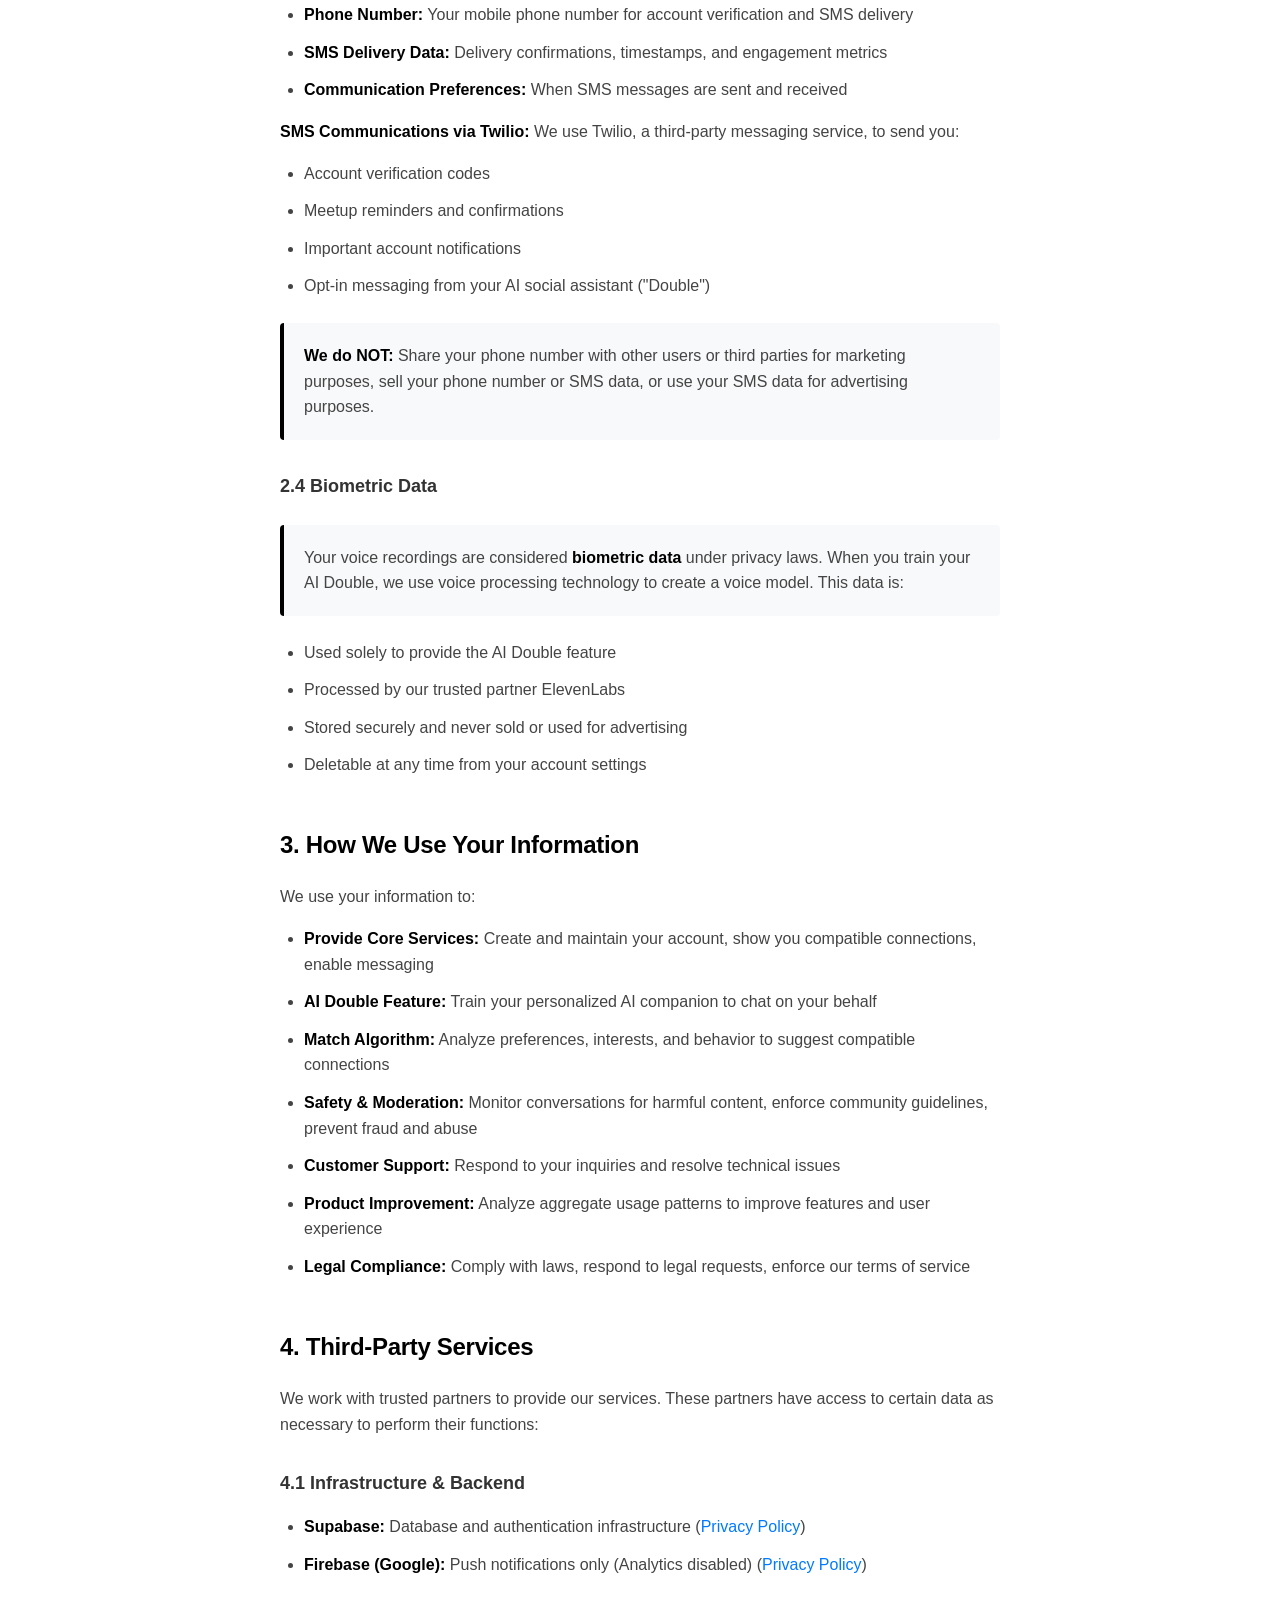
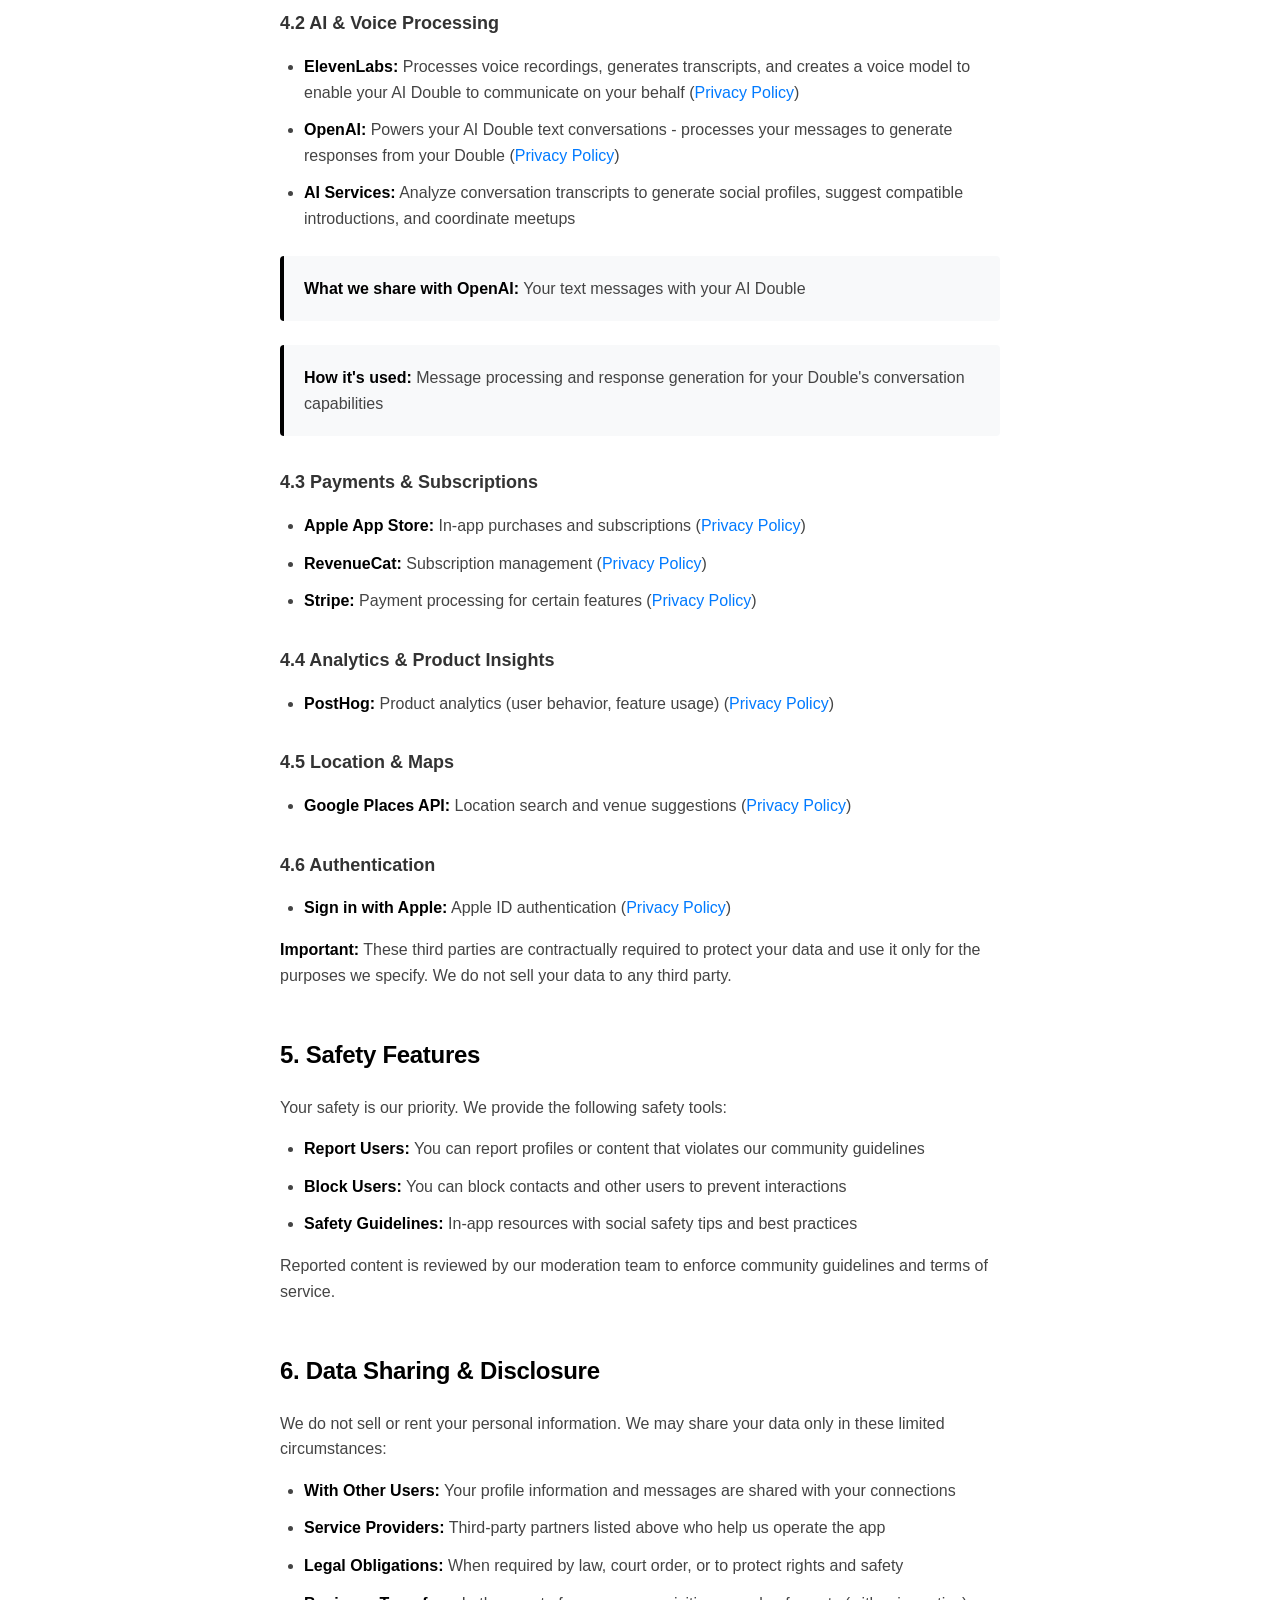
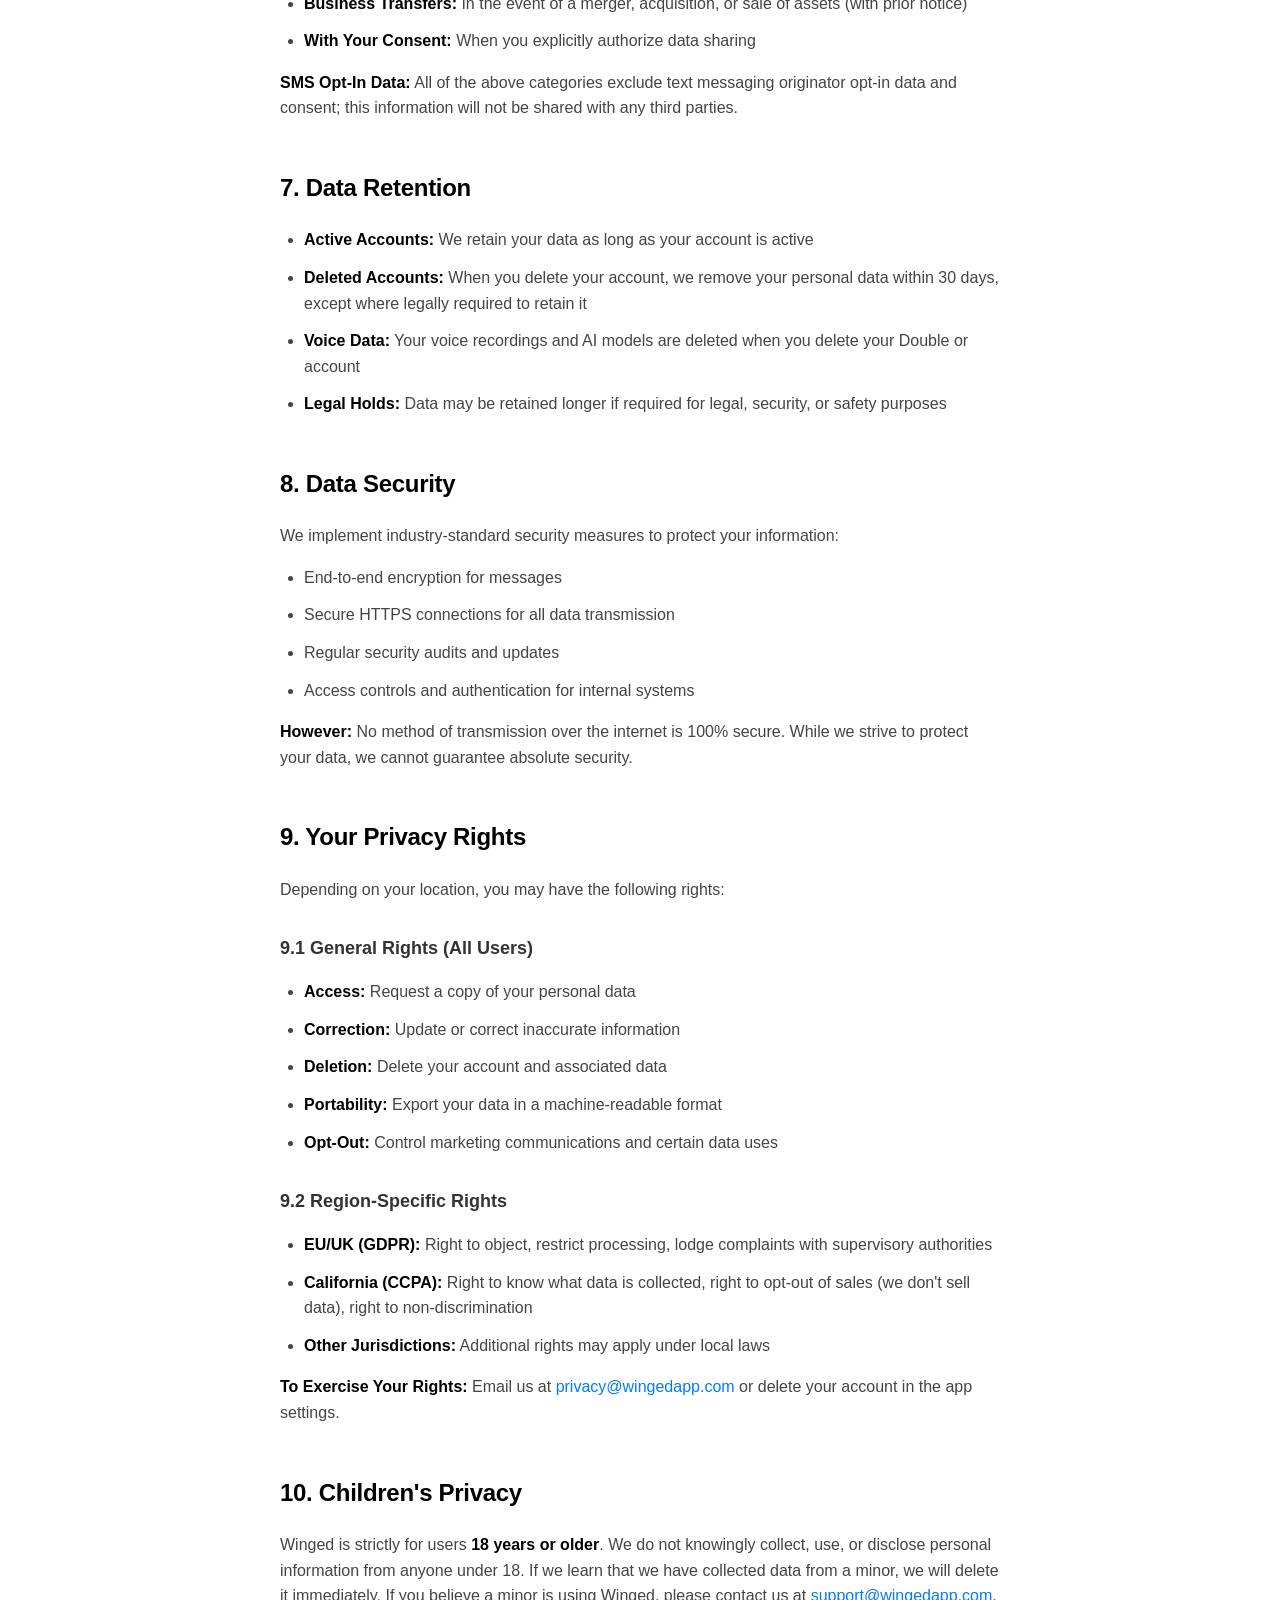
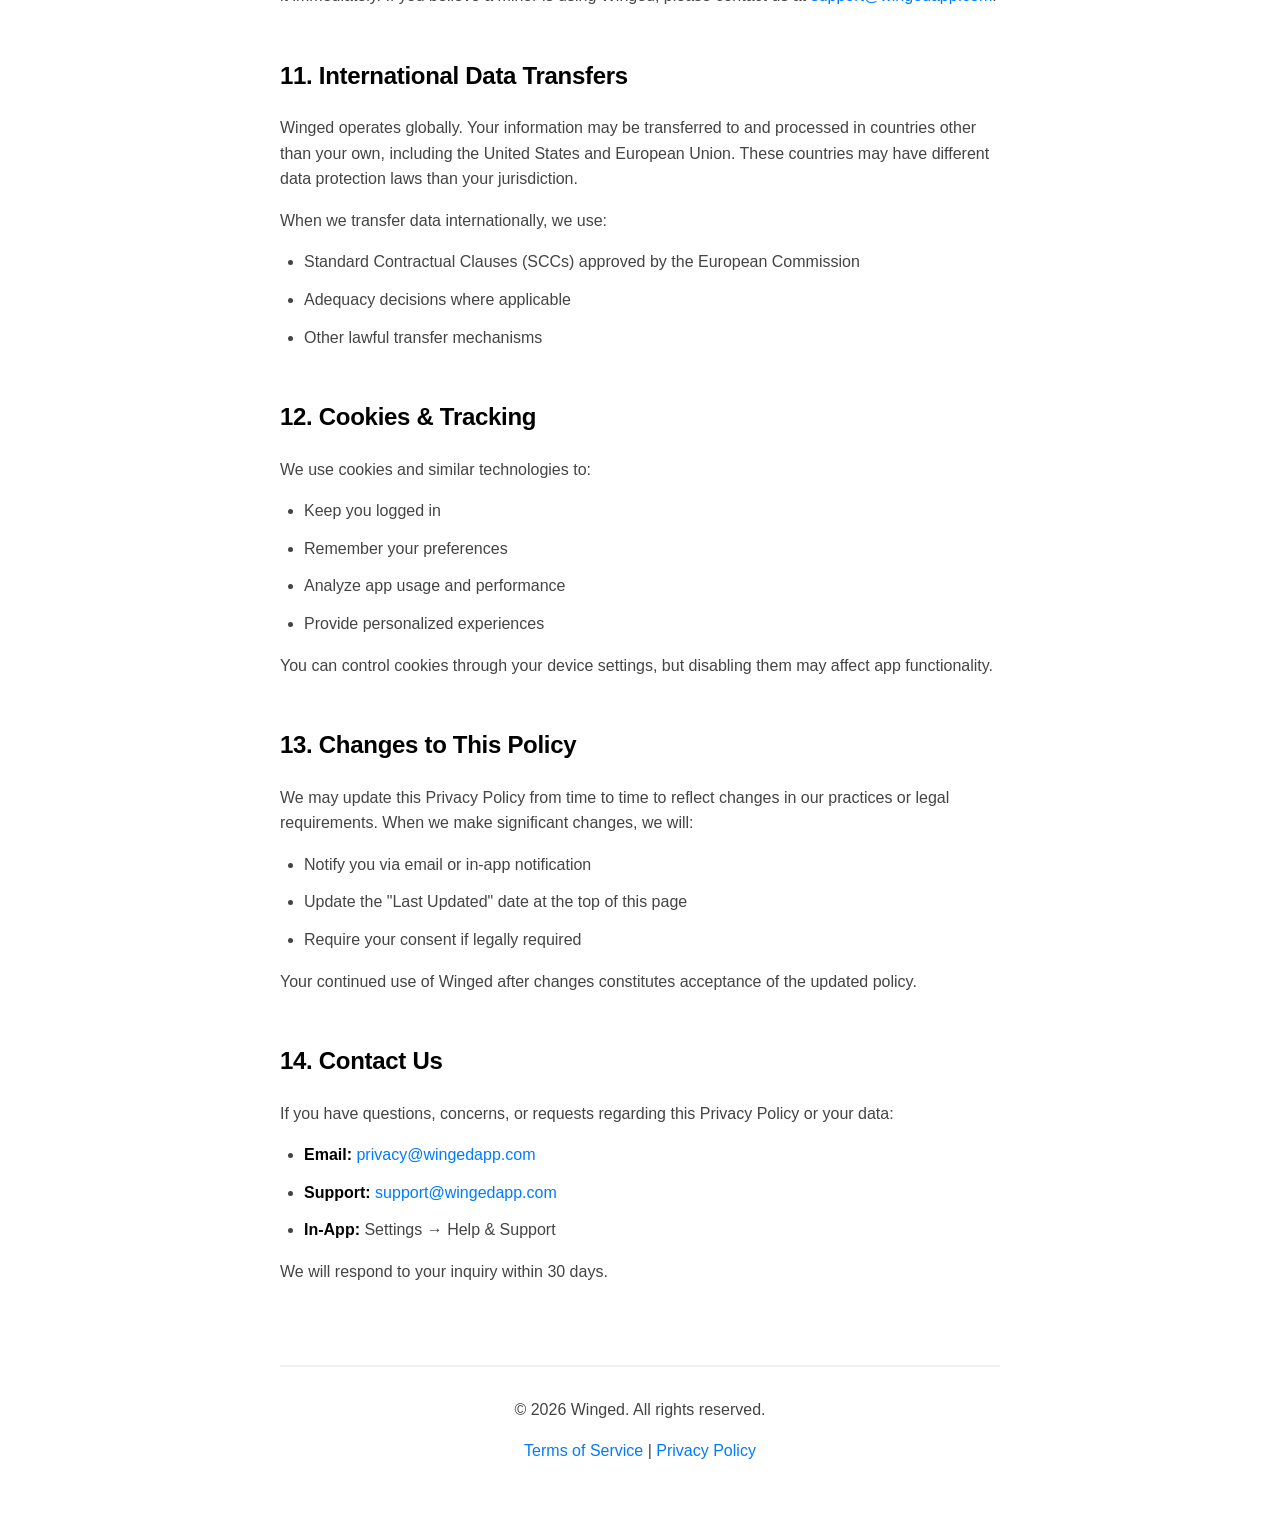
==== commit 9ec24ce9: "Add TCR-required SMS opt-in data exclusion language and update ToS 16.6 - PP Section 6: add explicit" ====
--- a/privacy-policy-social/index.html
+++ b/privacy-policy-social/index.html
@@ -127,7 +127,7 @@
       <header>
         <h1>Privacy Policy</h1>
       <p class="subtitle">Winged - AI-Powered Social Connections Platform</p>
-      <p class="date">Last Updated: January 26, 2026</p>
+      <p class="date">Last Updated: April 1, 2026</p>
       </header>
     <div class="highlight">
     <p><strong>Your Privacy Matters.</strong> Winged is built on trust. We collect only what's necessary to help you find meaningful connections and provide your AI companion ("Double"). We never sell your data or use your conversations for advertising.</p>
@@ -250,6 +250,7 @@
     <li><strong>Business Transfers:</strong> In the event of a merger, acquisition, or sale of assets (with prior notice)</li>
     <li><strong>With Your Consent:</strong> When you explicitly authorize data sharing</li>
     </ul>
+    <p><strong>SMS Opt-In Data:</strong> All of the above categories exclude text messaging originator opt-in data and consent; this information will not be shared with any third parties.</p>
     </div>
     <div class="section">
     <h2>7. Data Retention</h2>
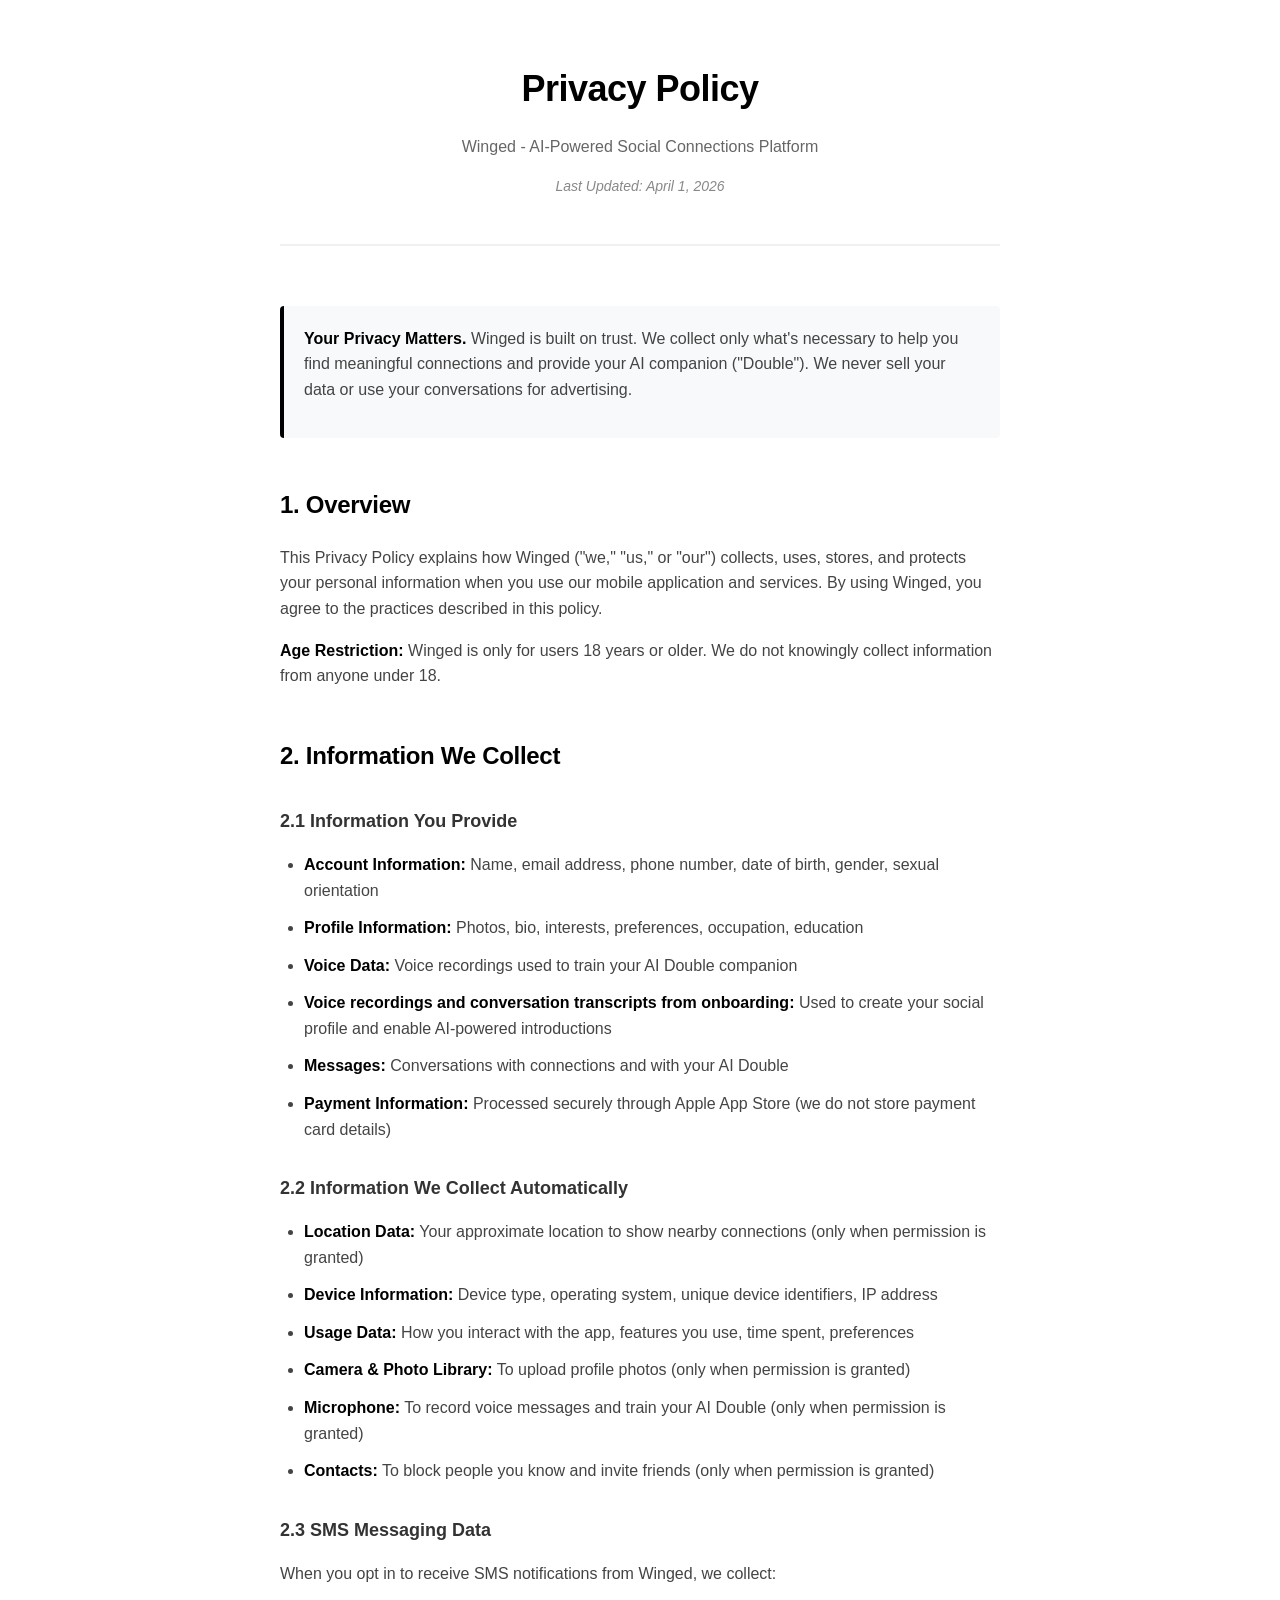
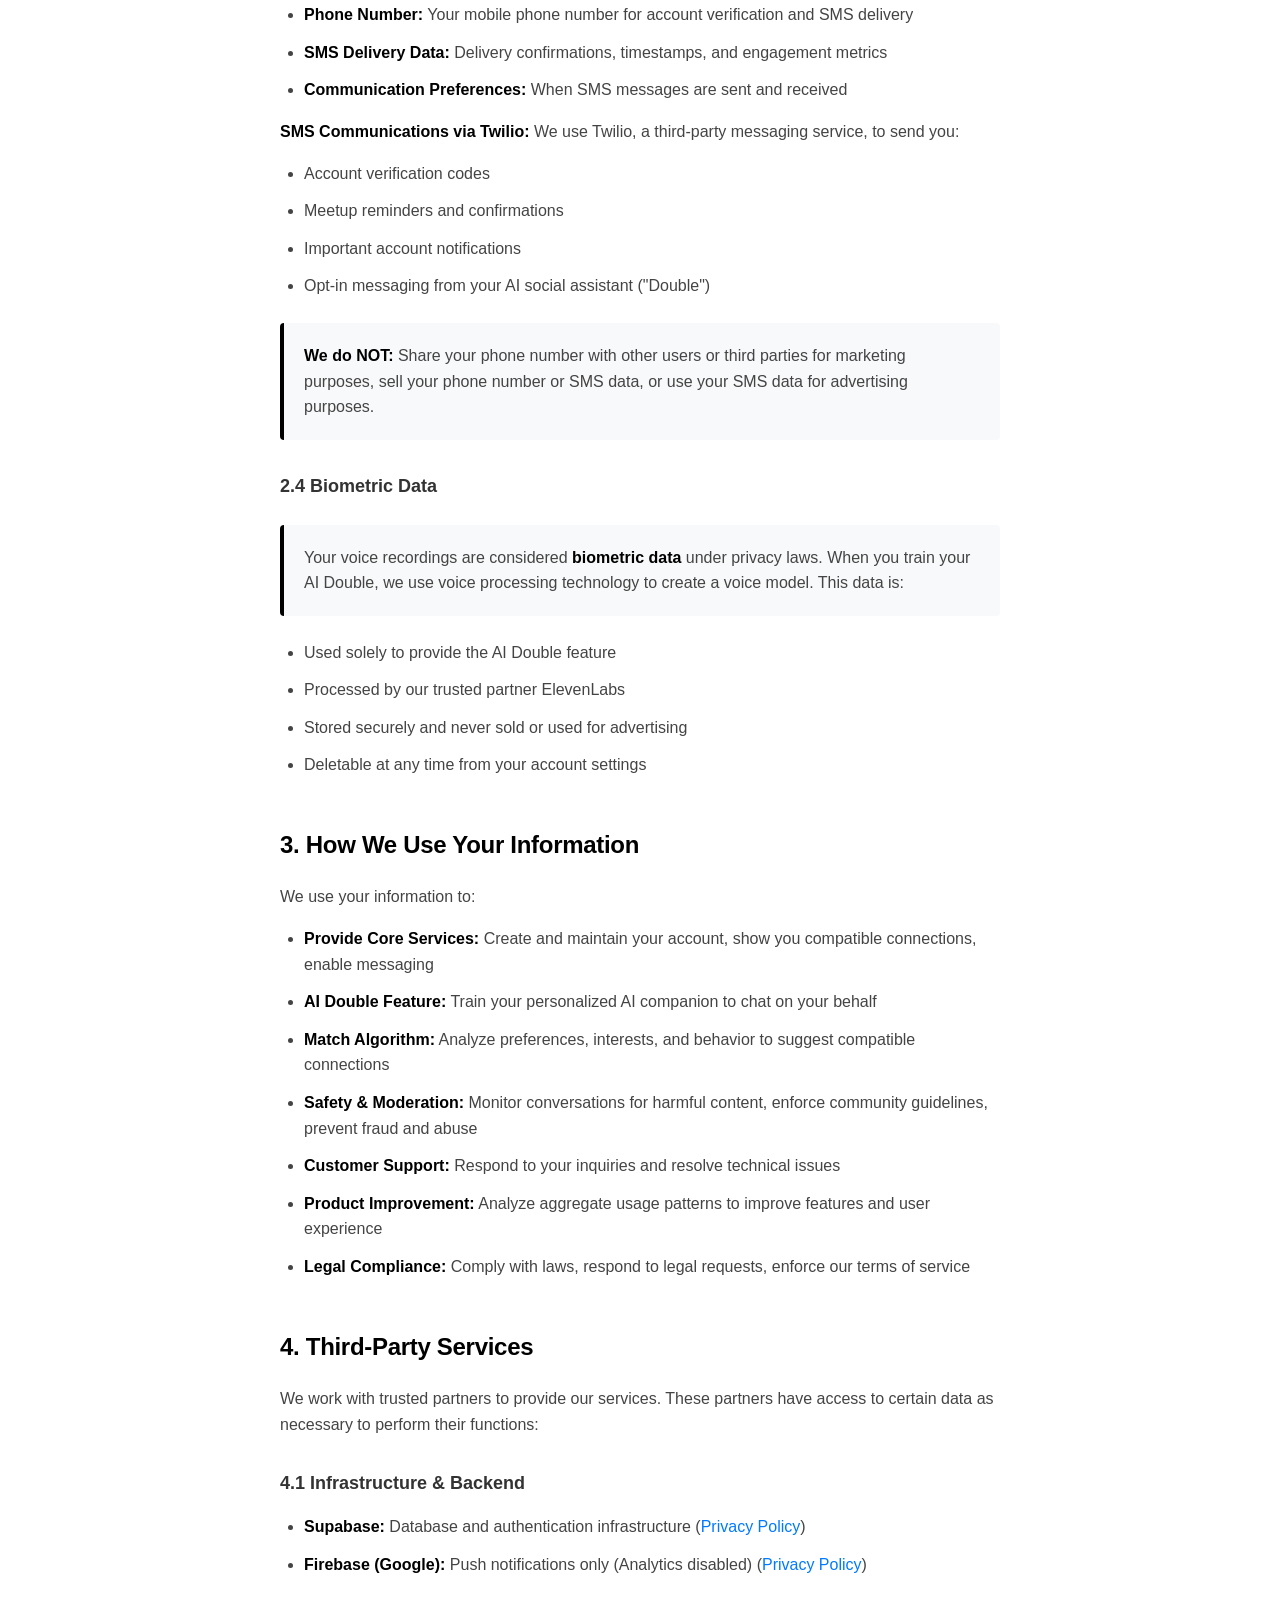
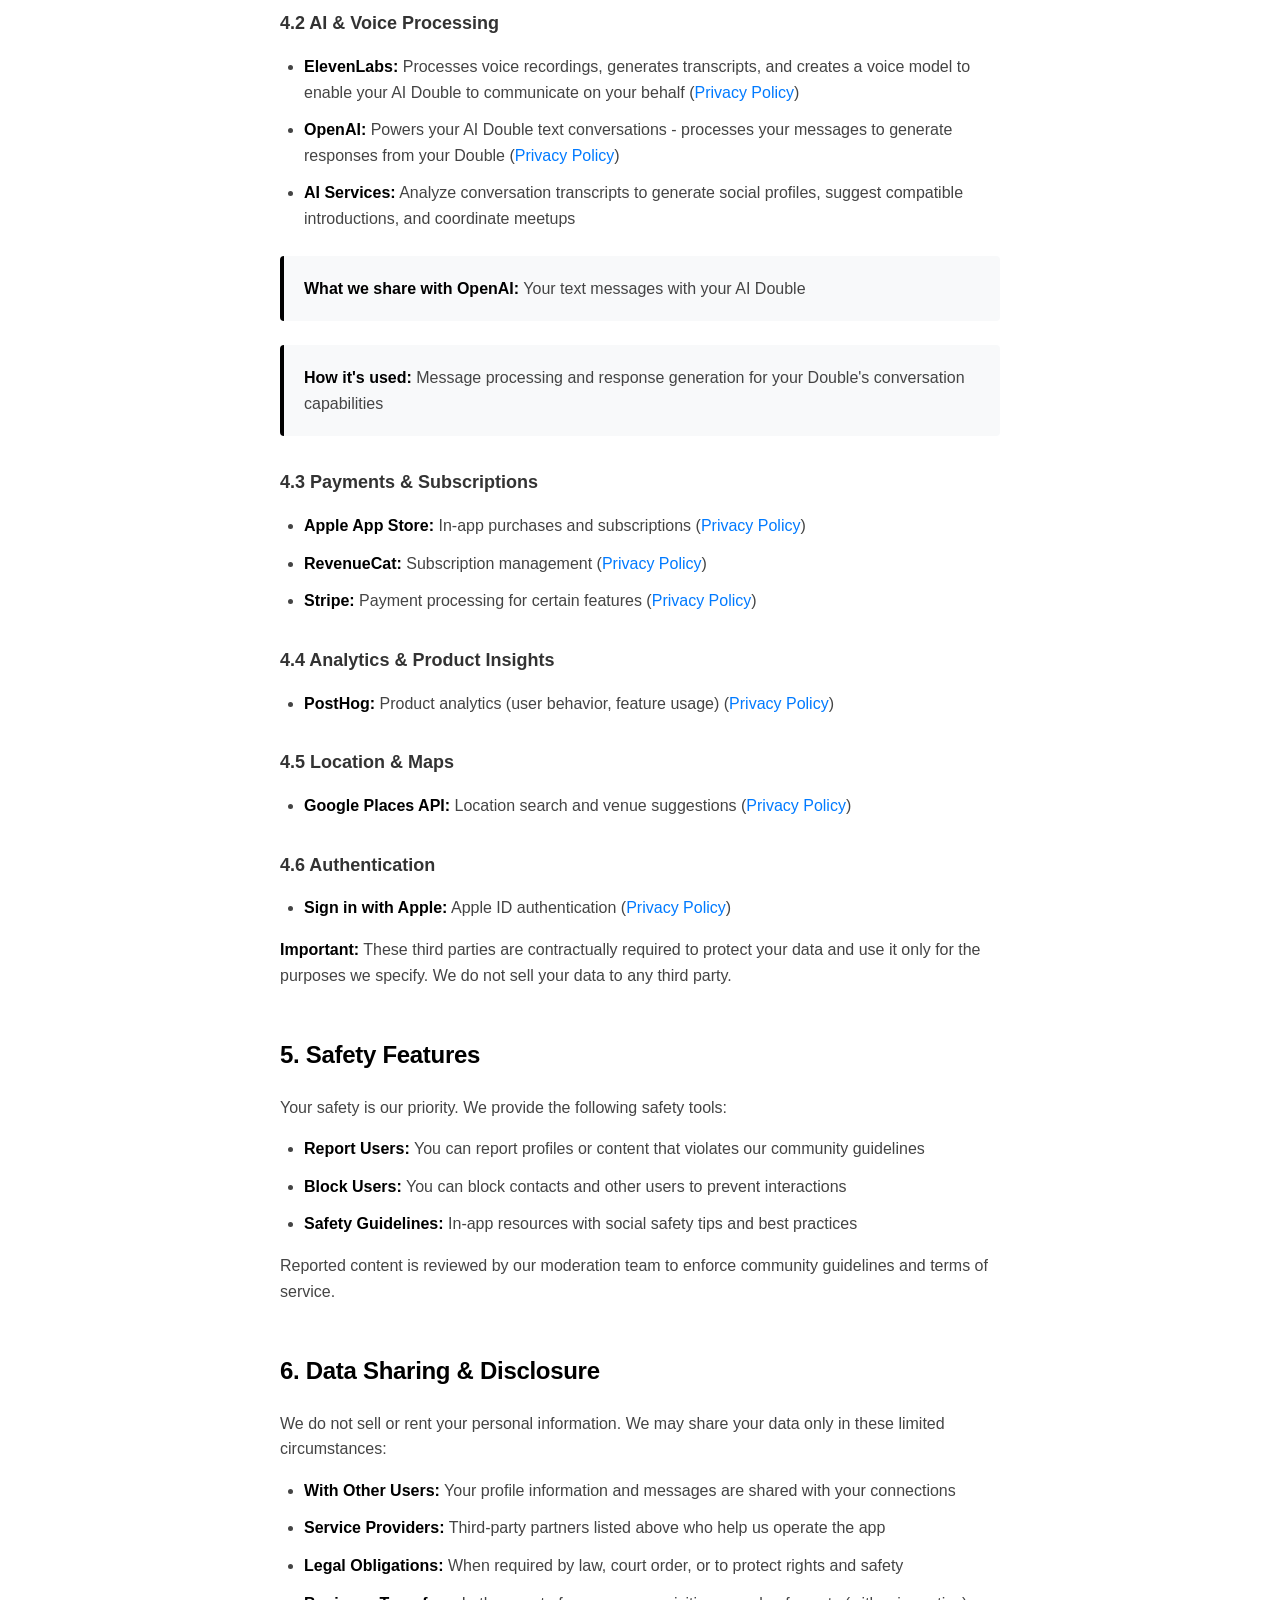
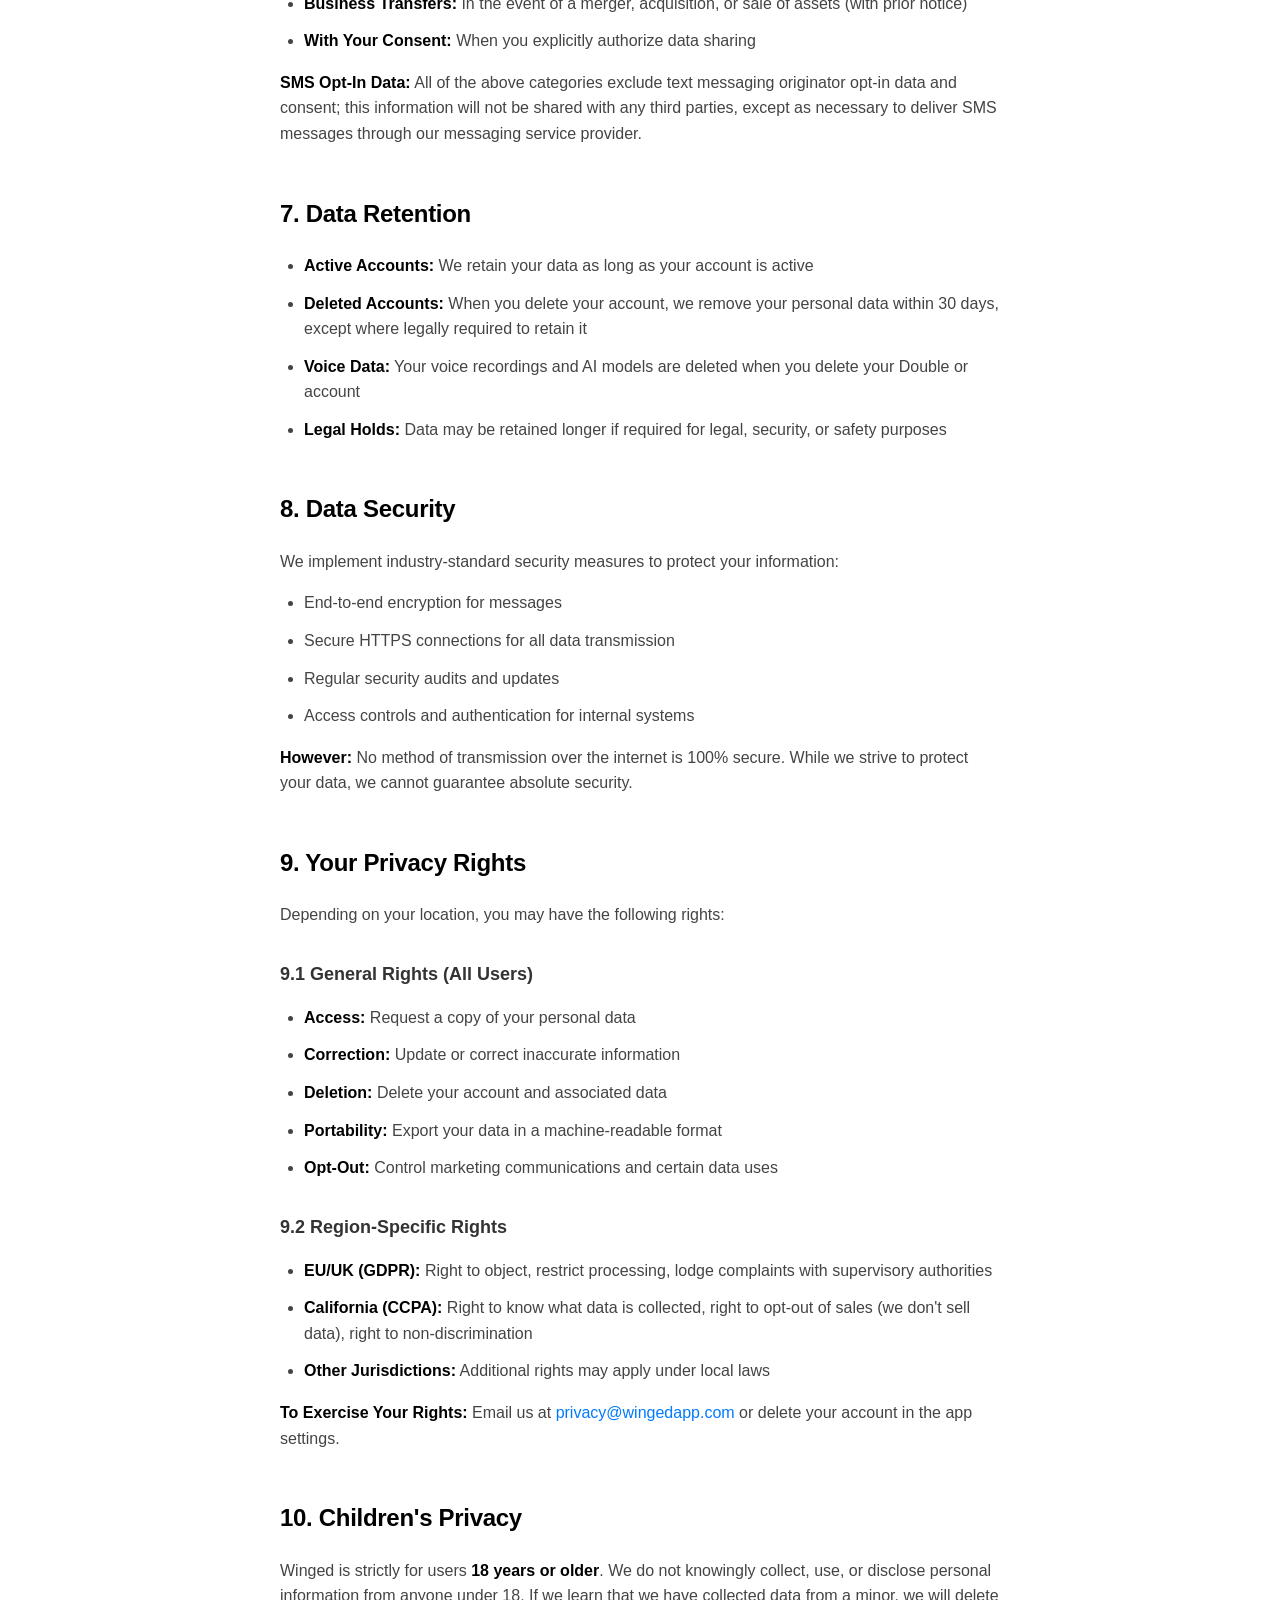
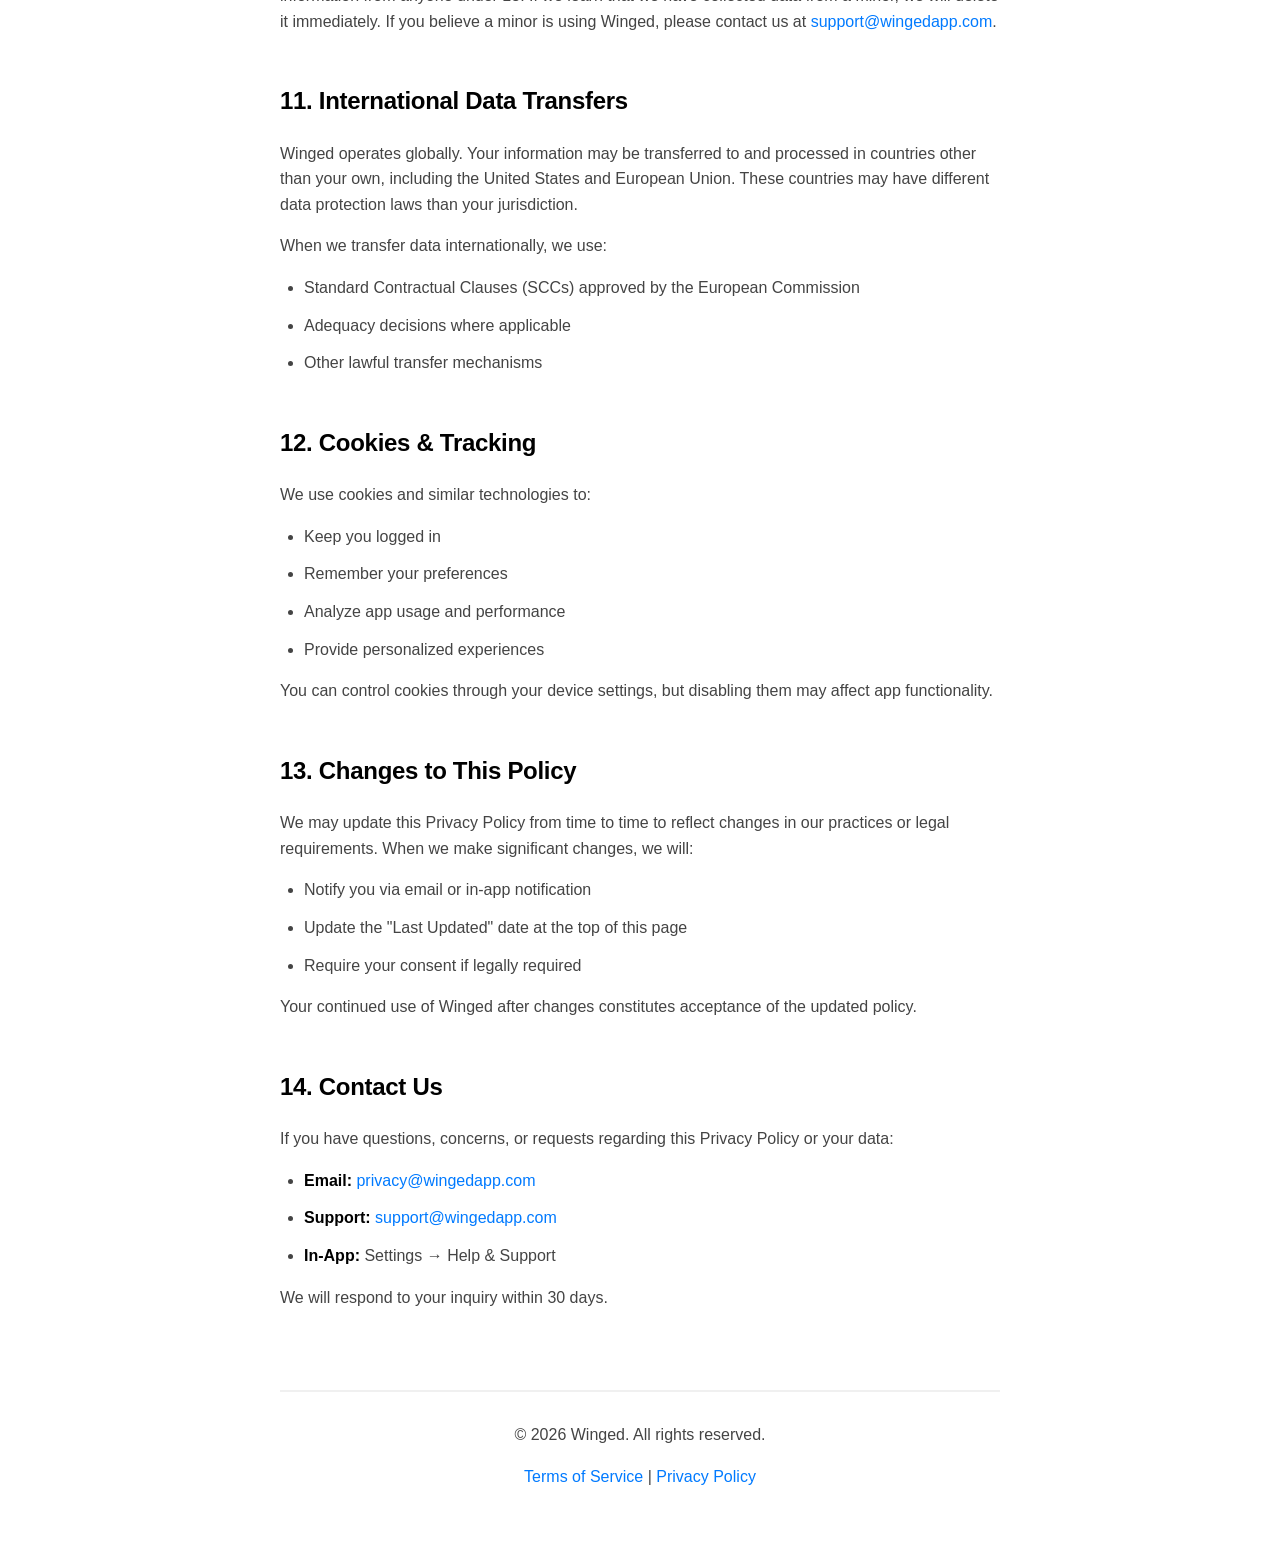
==== commit 7e652abf: "Update SMS data-sharing language to include service provider exception Adds 'except as necessary to " ====
--- a/privacy-policy-social/index.html
+++ b/privacy-policy-social/index.html
@@ -250,7 +250,7 @@
     <li><strong>Business Transfers:</strong> In the event of a merger, acquisition, or sale of assets (with prior notice)</li>
     <li><strong>With Your Consent:</strong> When you explicitly authorize data sharing</li>
     </ul>
-    <p><strong>SMS Opt-In Data:</strong> All of the above categories exclude text messaging originator opt-in data and consent; this information will not be shared with any third parties.</p>
+    <p><strong>SMS Opt-In Data:</strong> All of the above categories exclude text messaging originator opt-in data and consent; this information will not be shared with any third parties, except as necessary to deliver SMS messages through our messaging service provider.</p>
     </div>
     <div class="section">
     <h2>7. Data Retention</h2>
